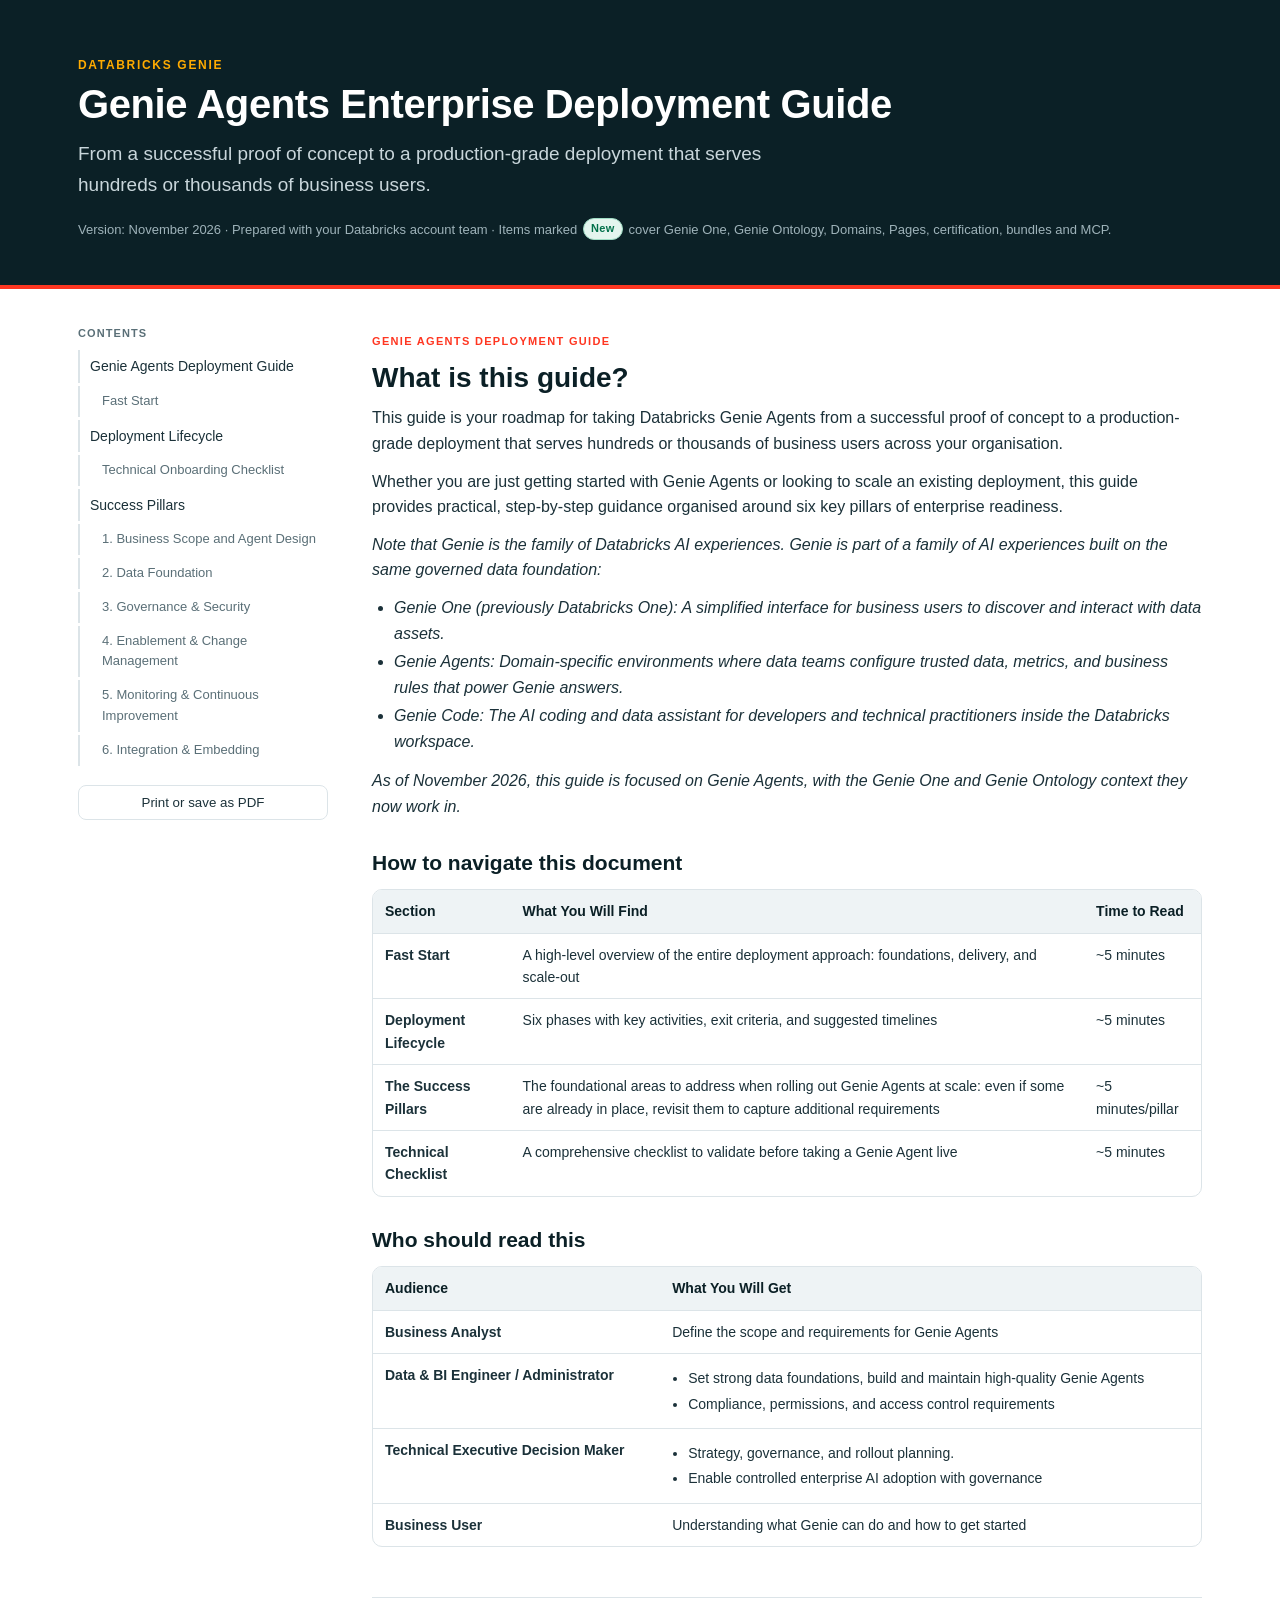
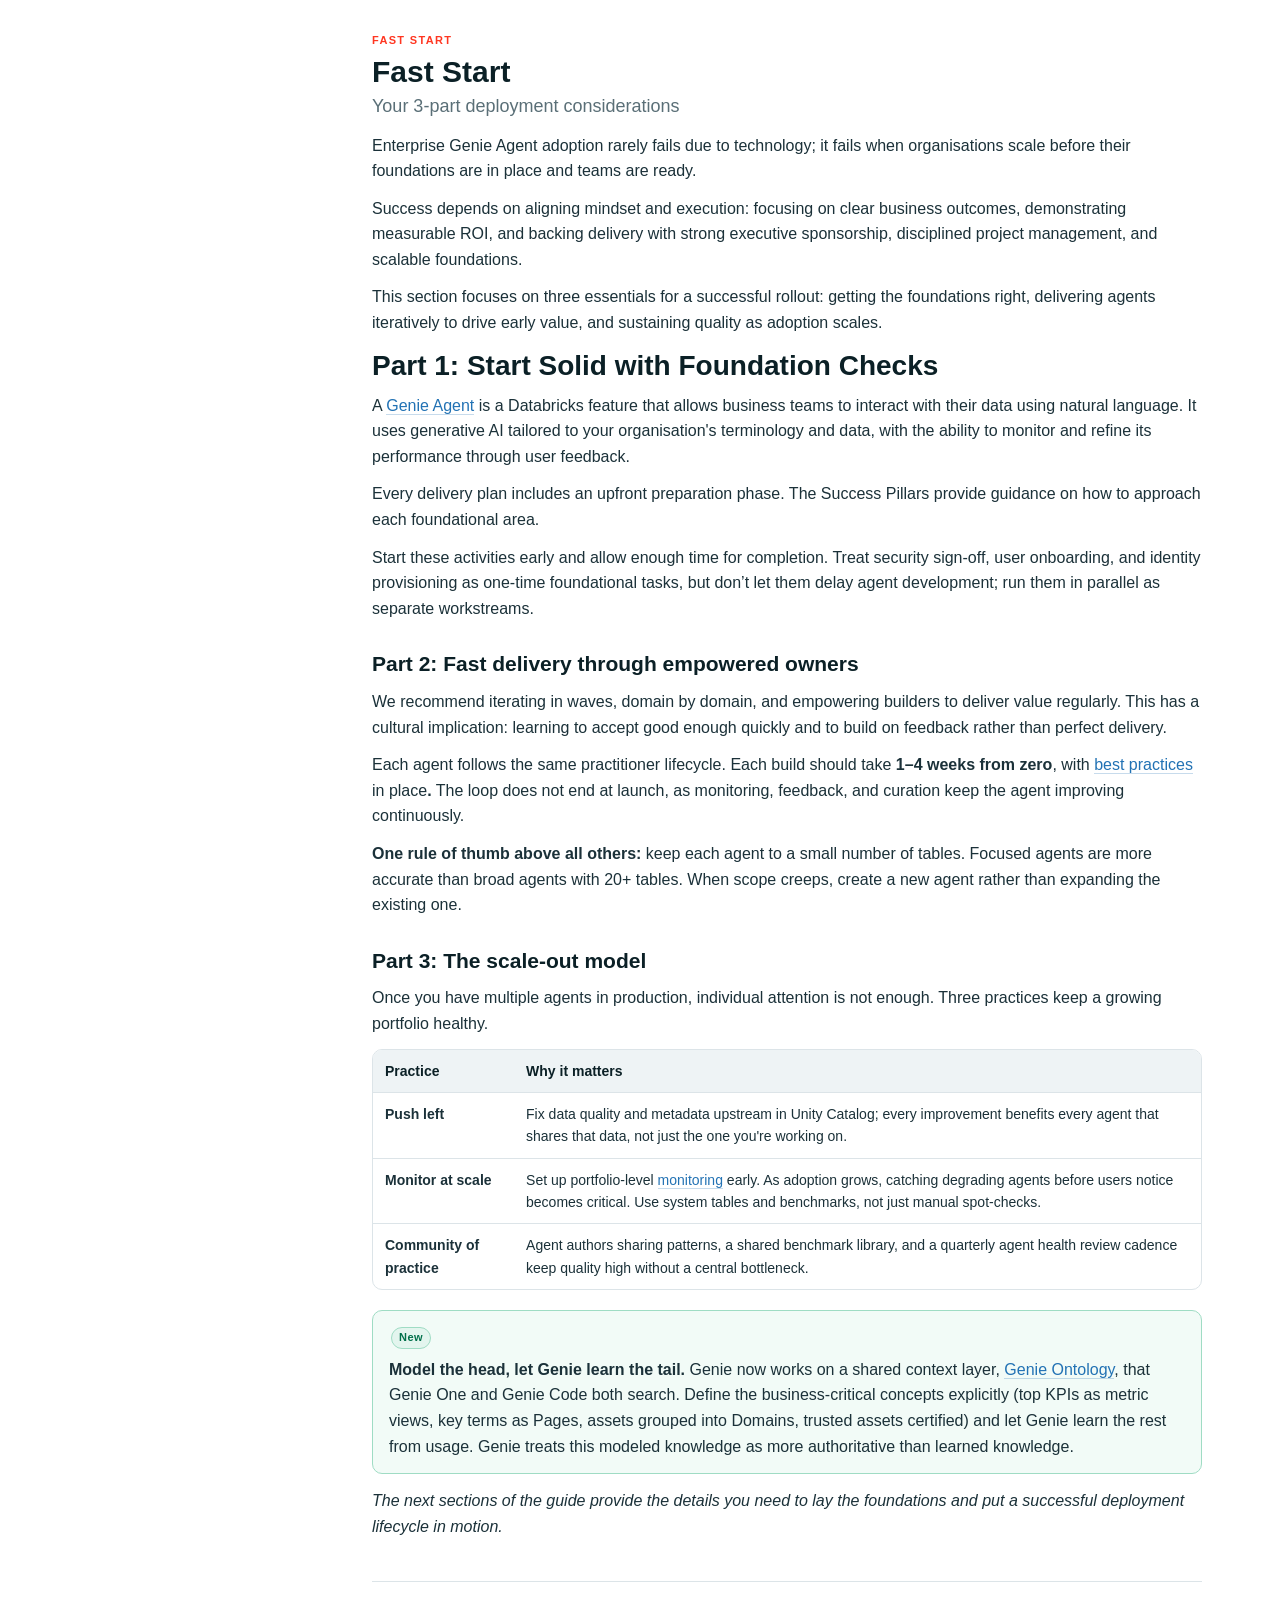
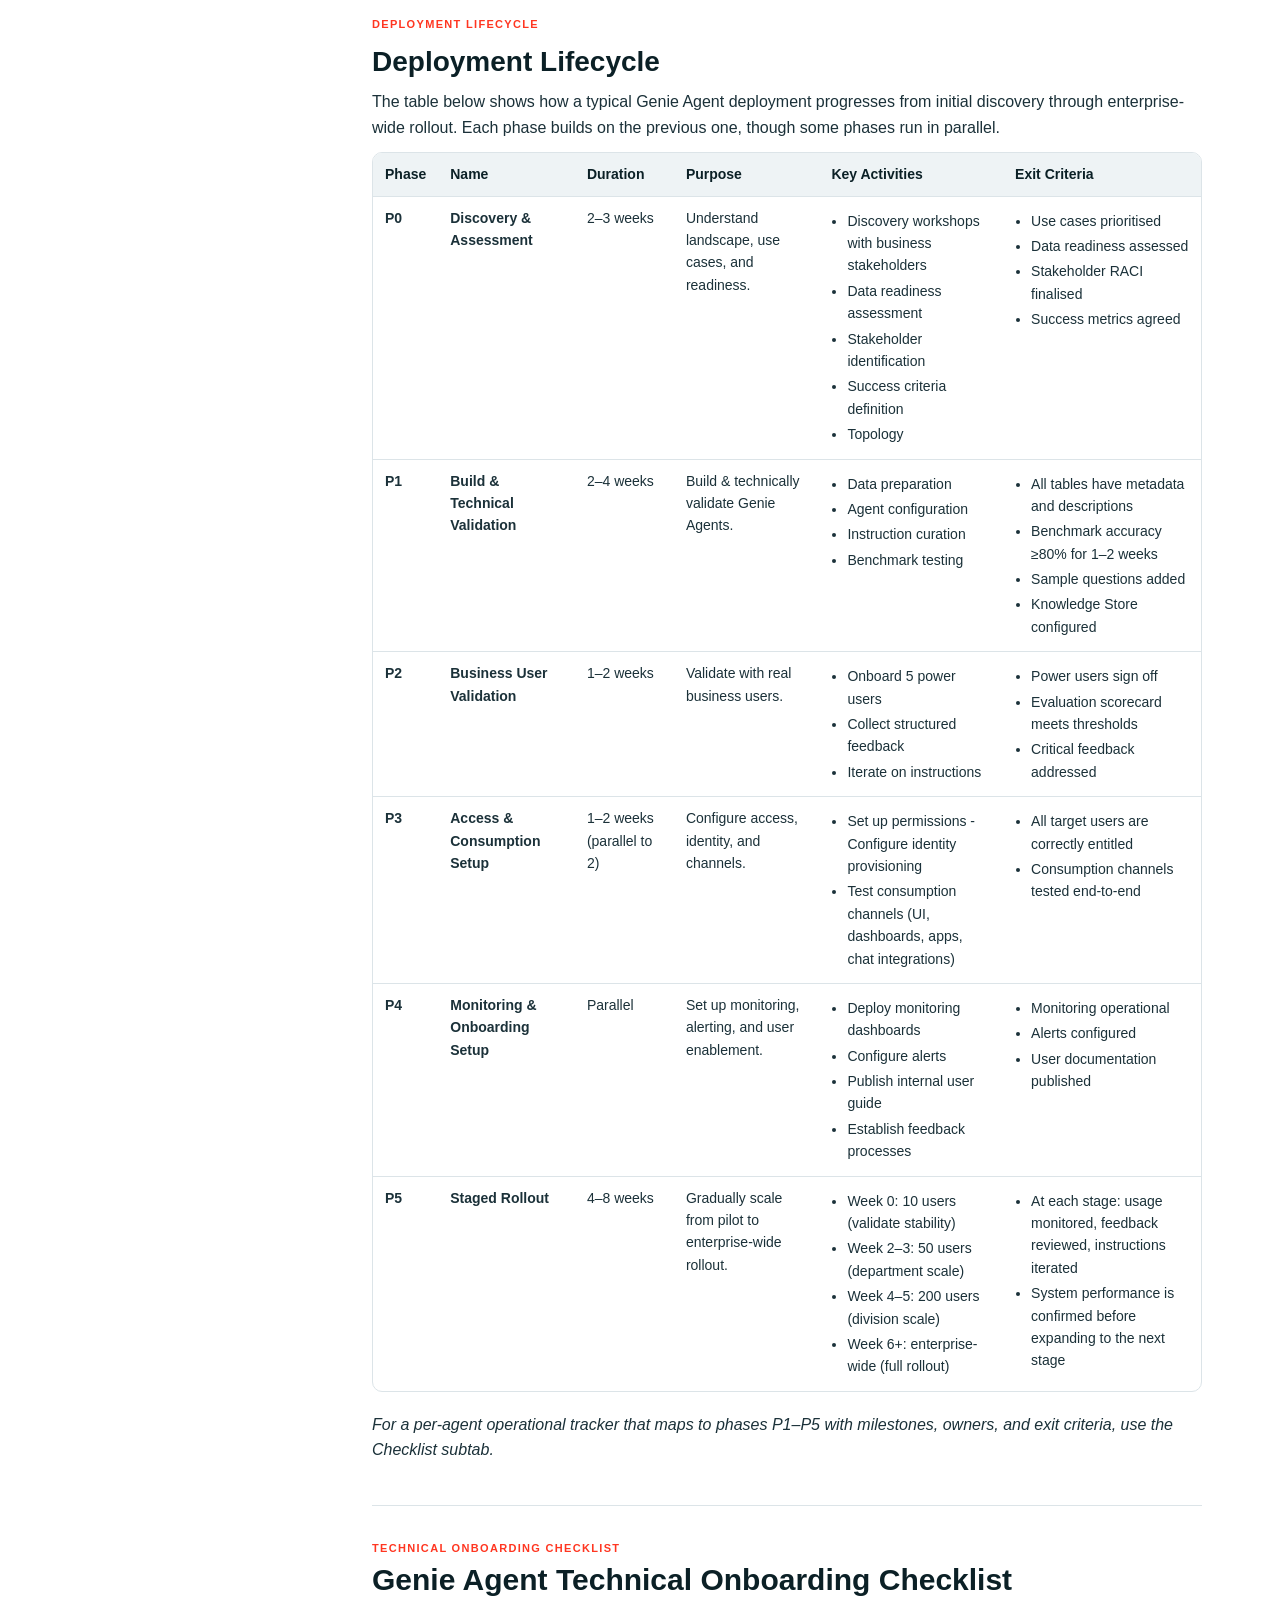
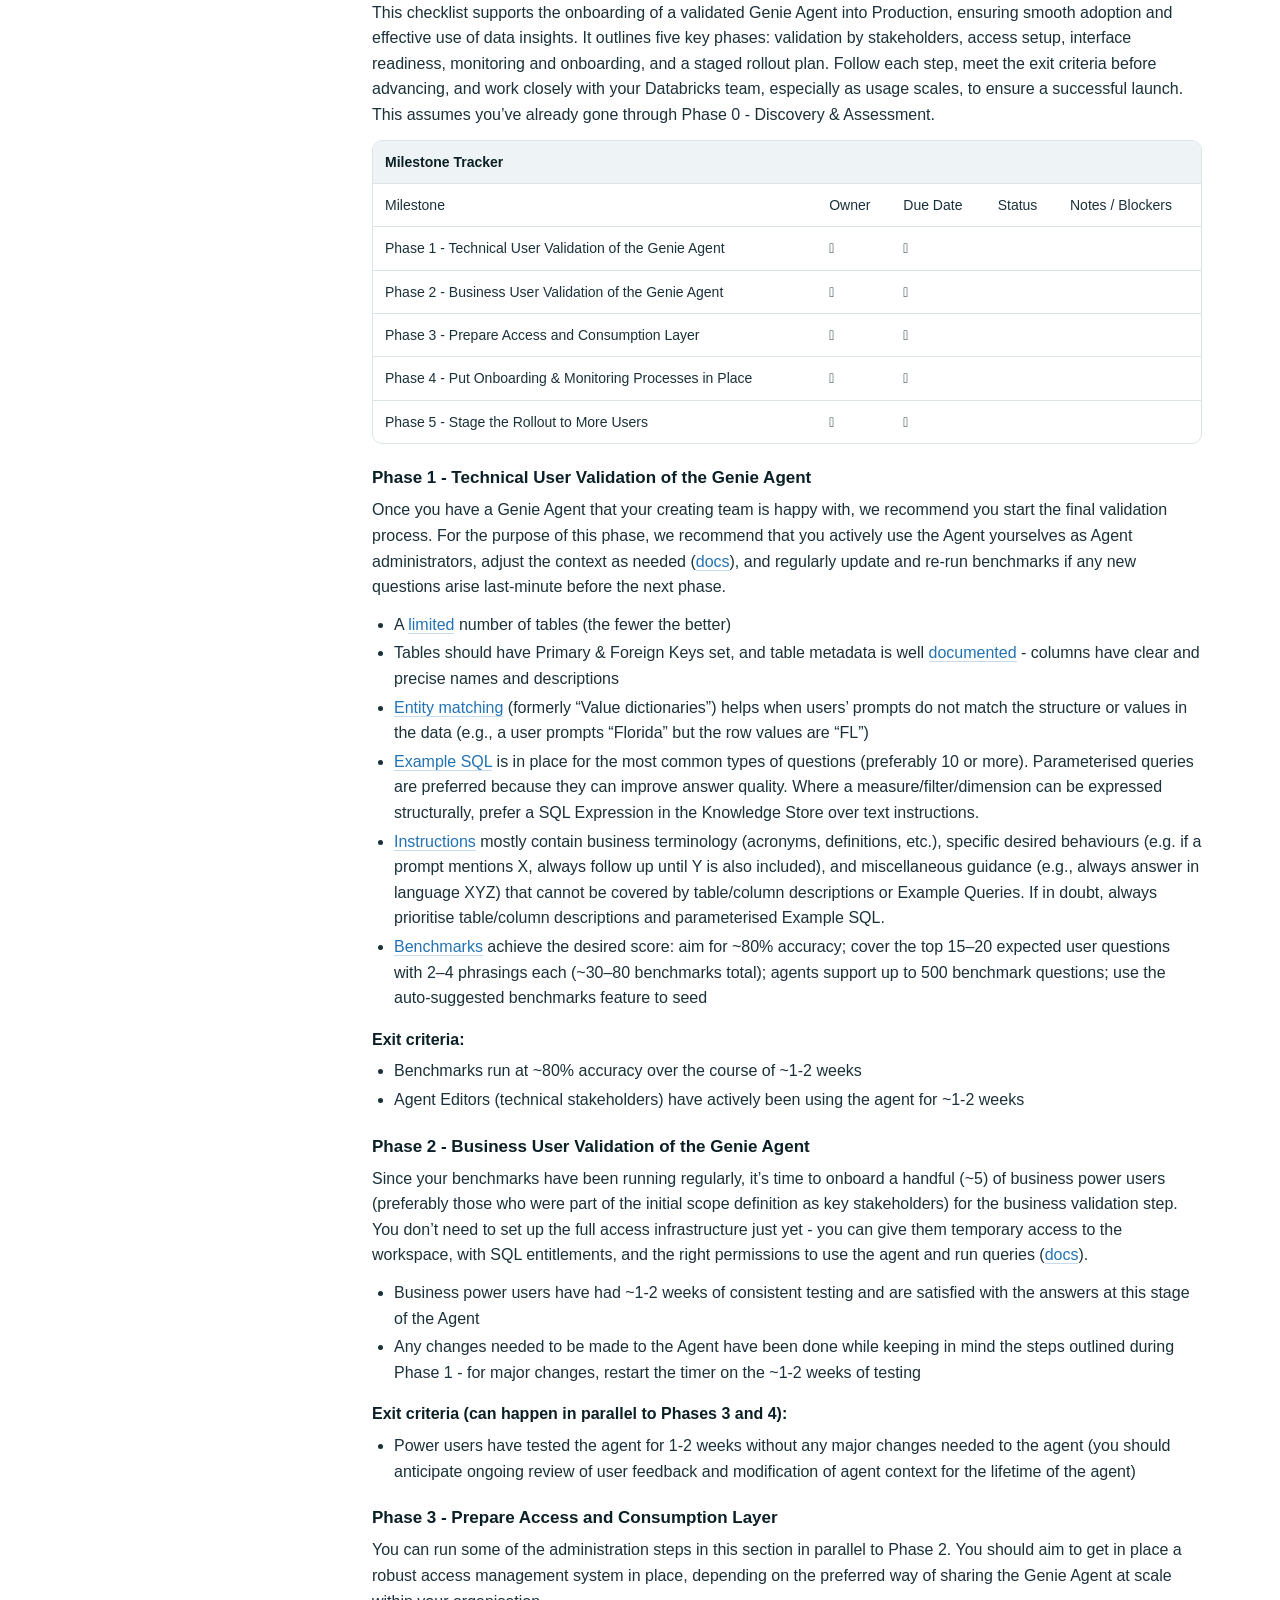
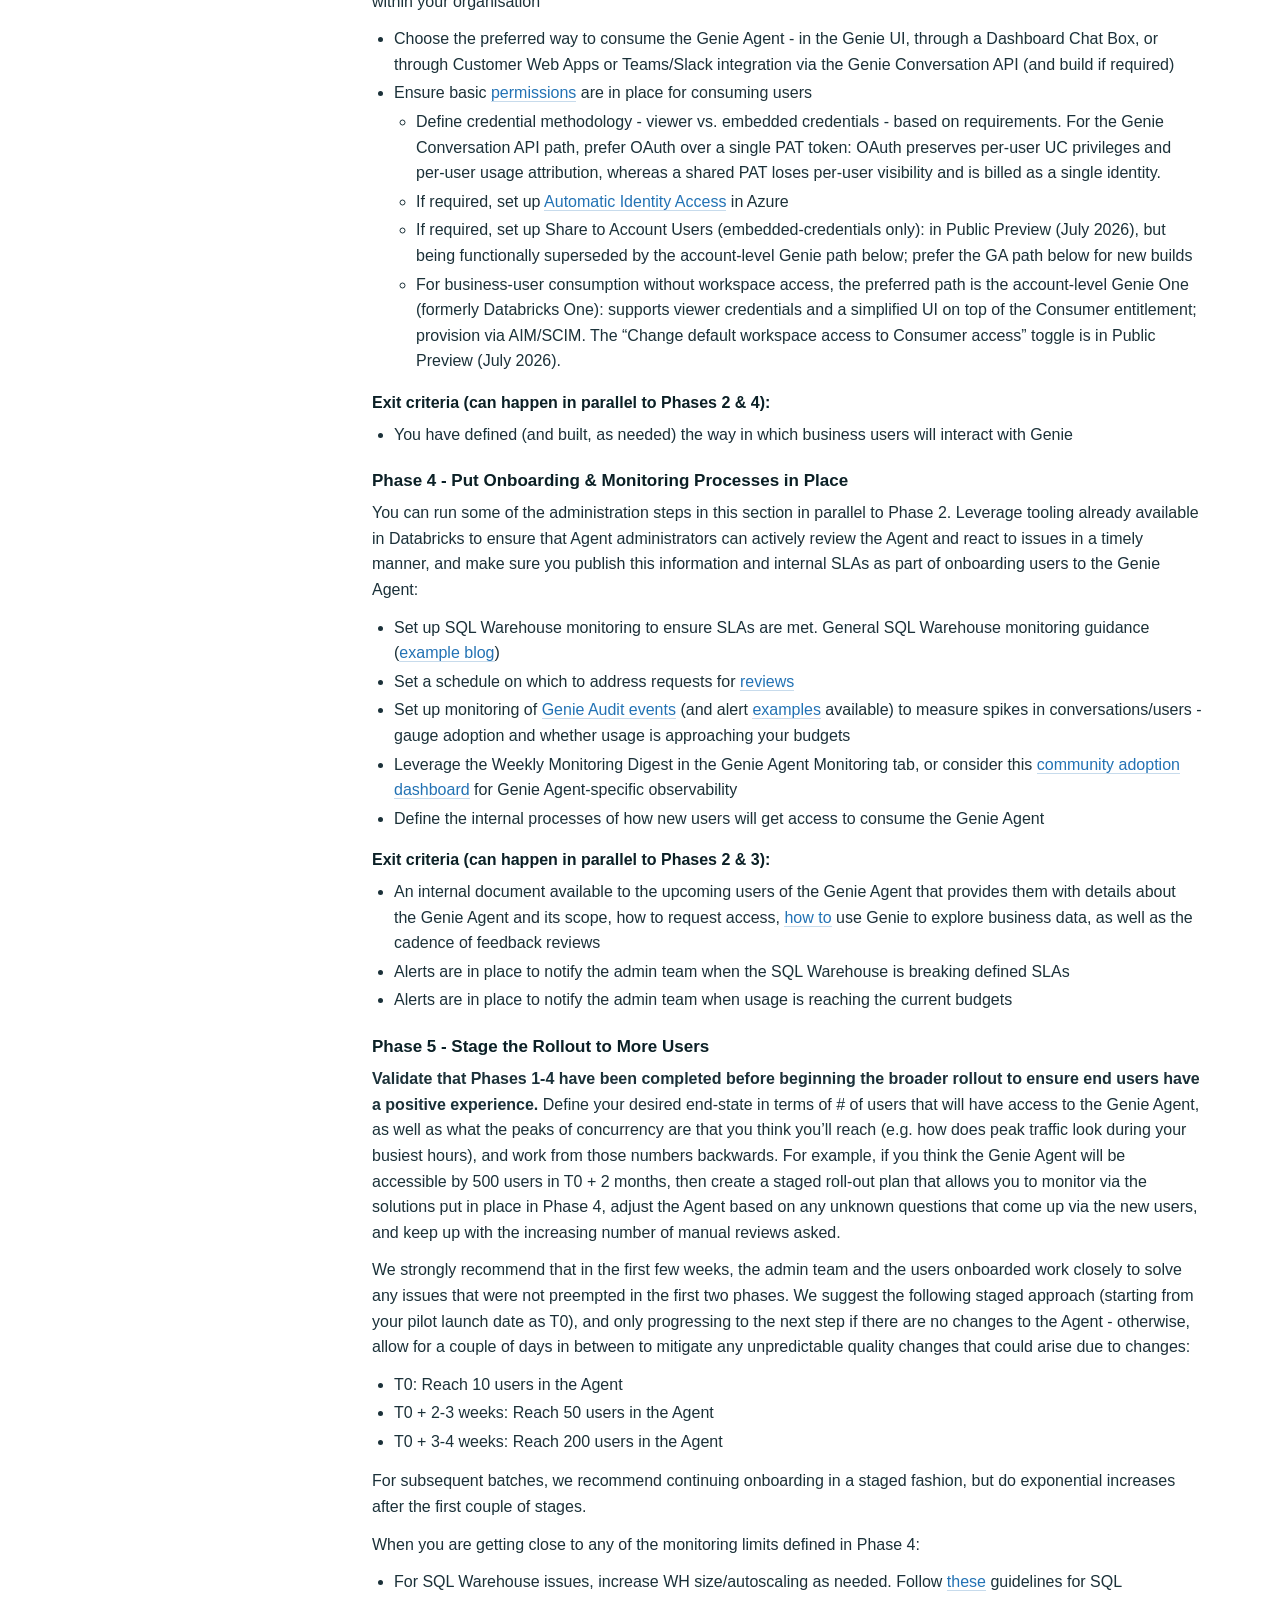
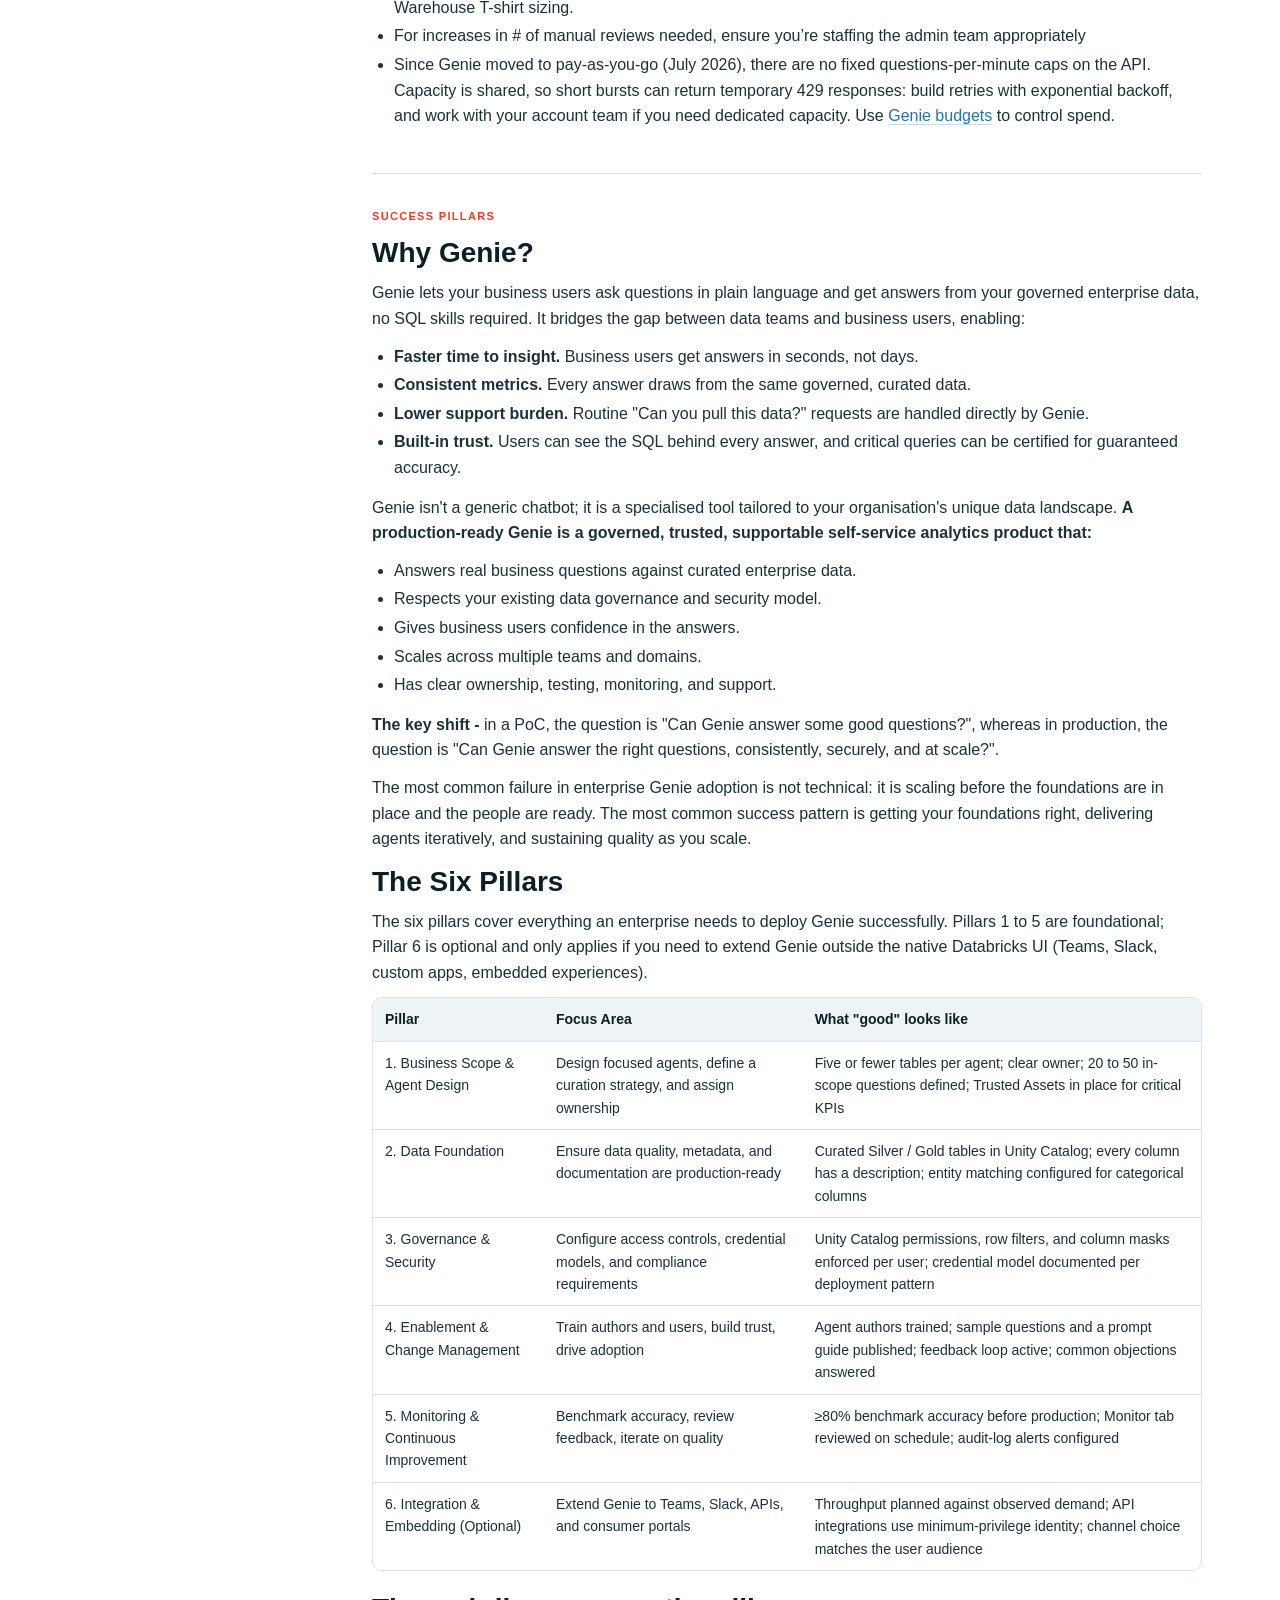
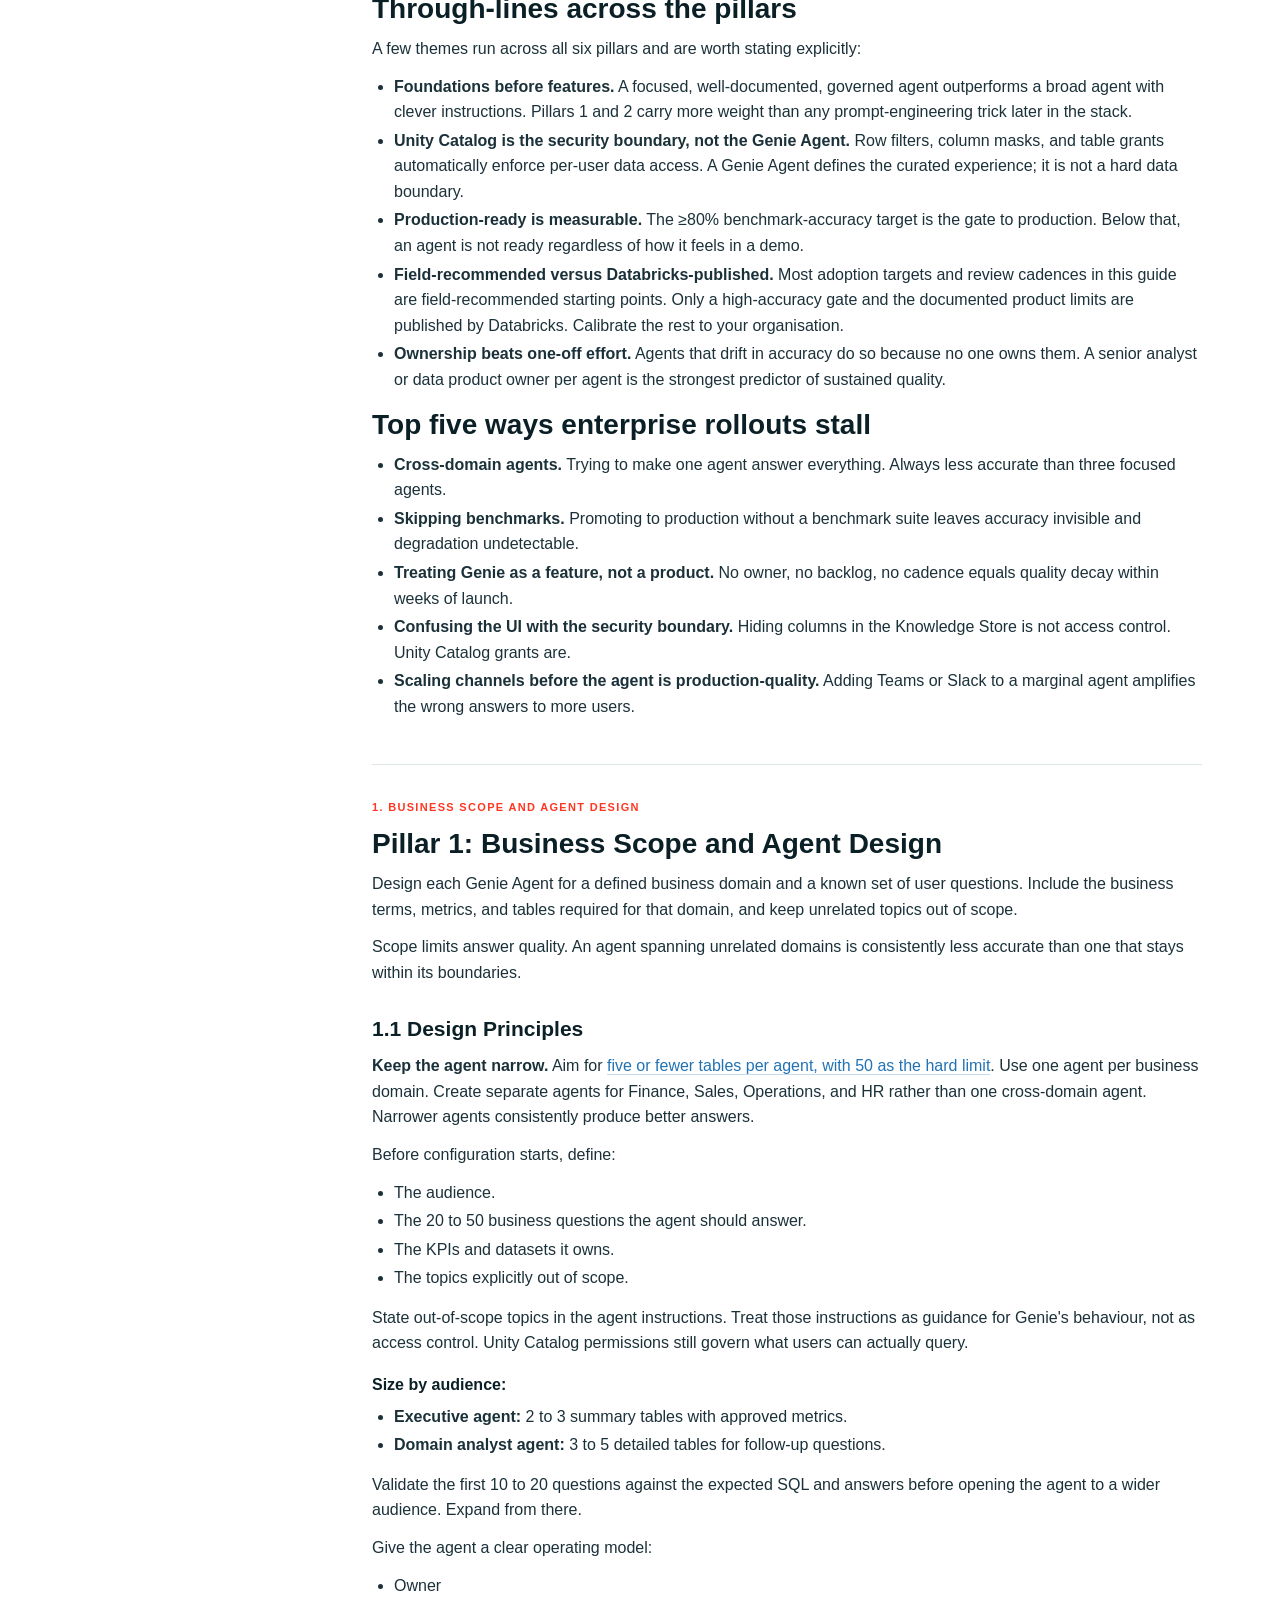
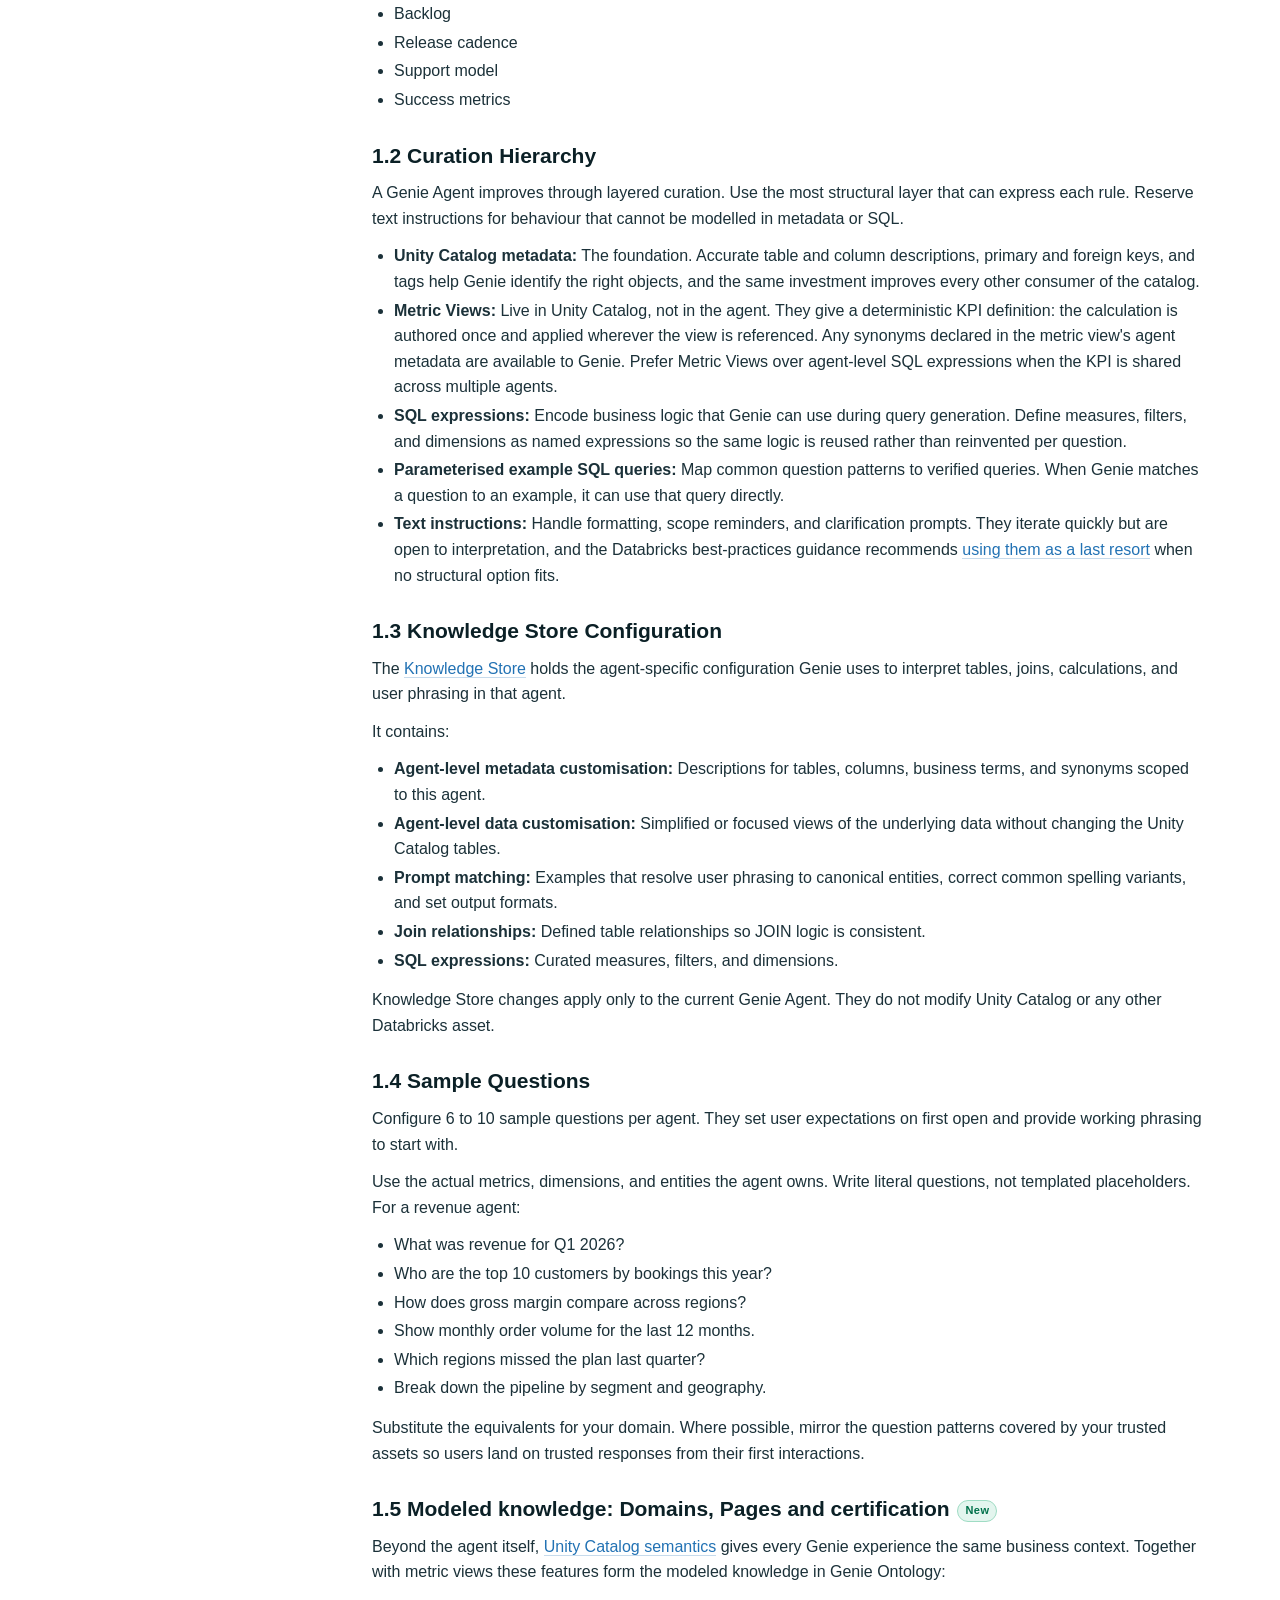
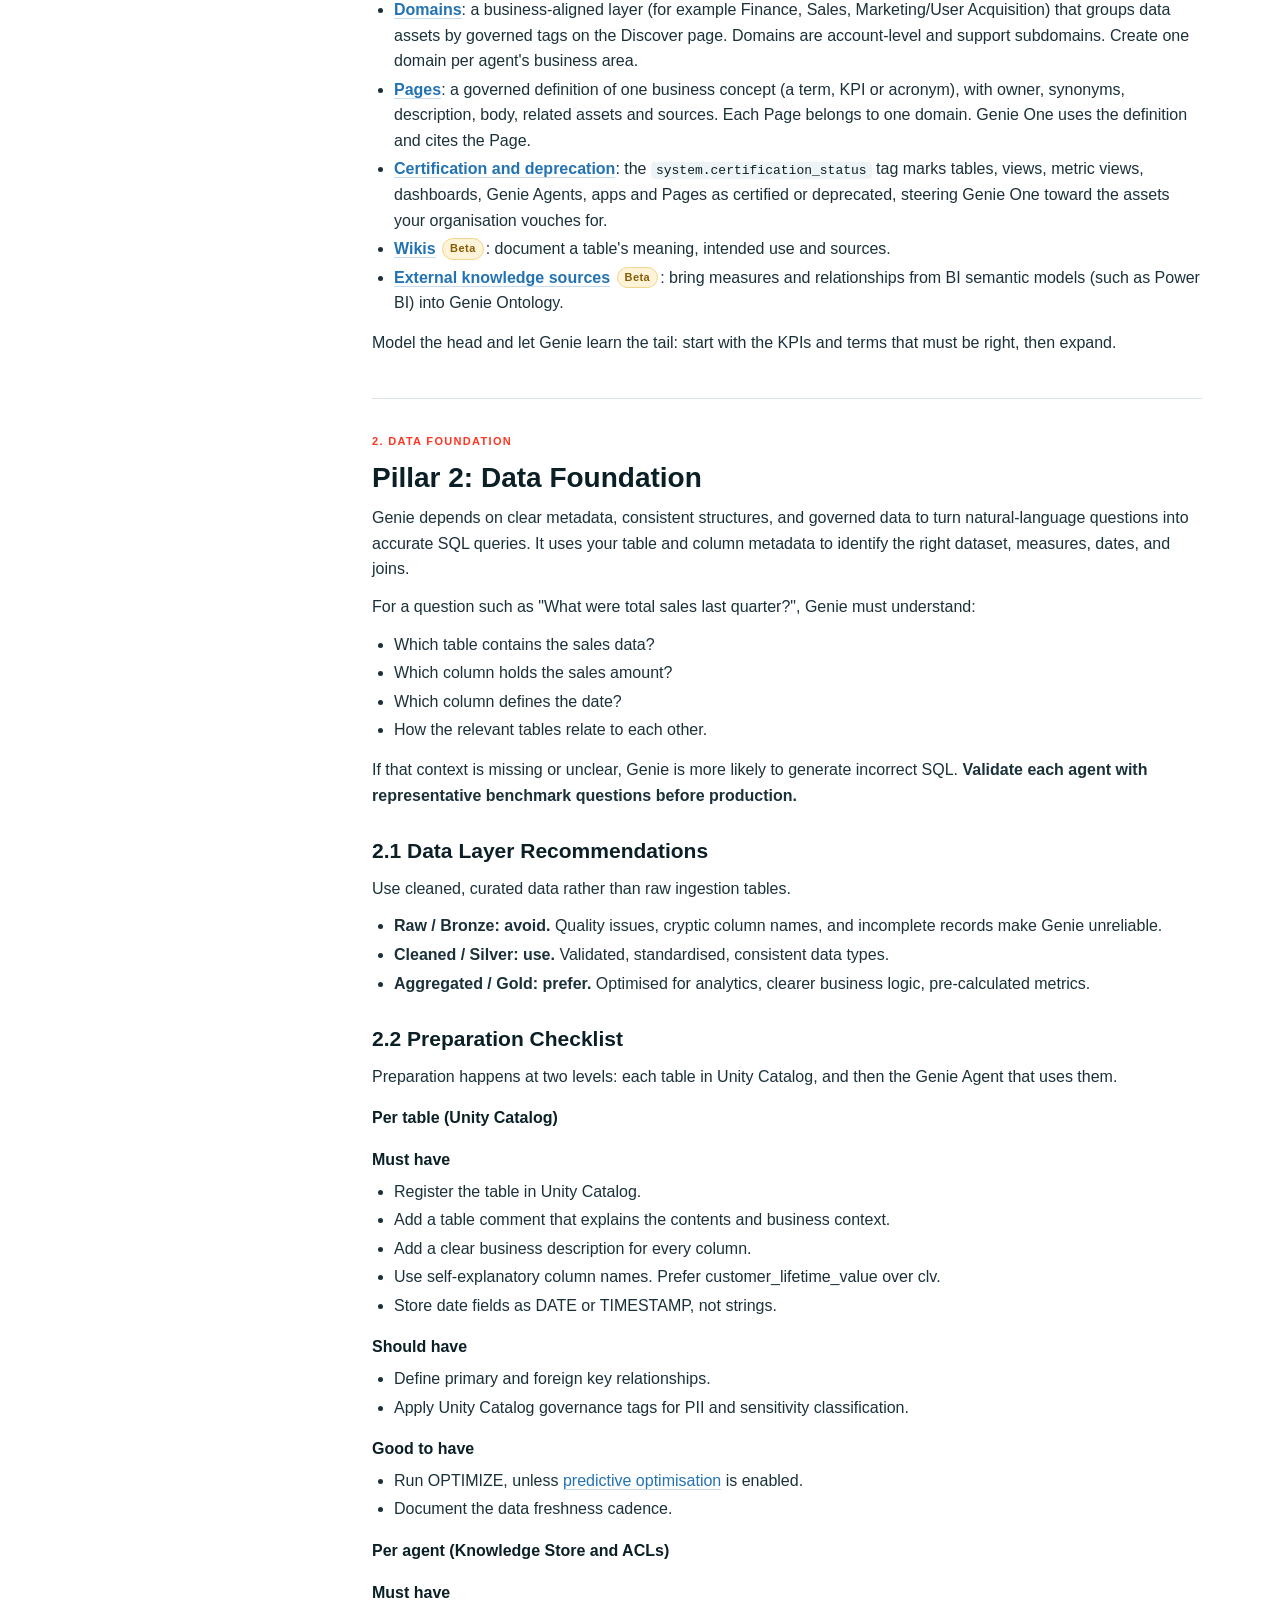
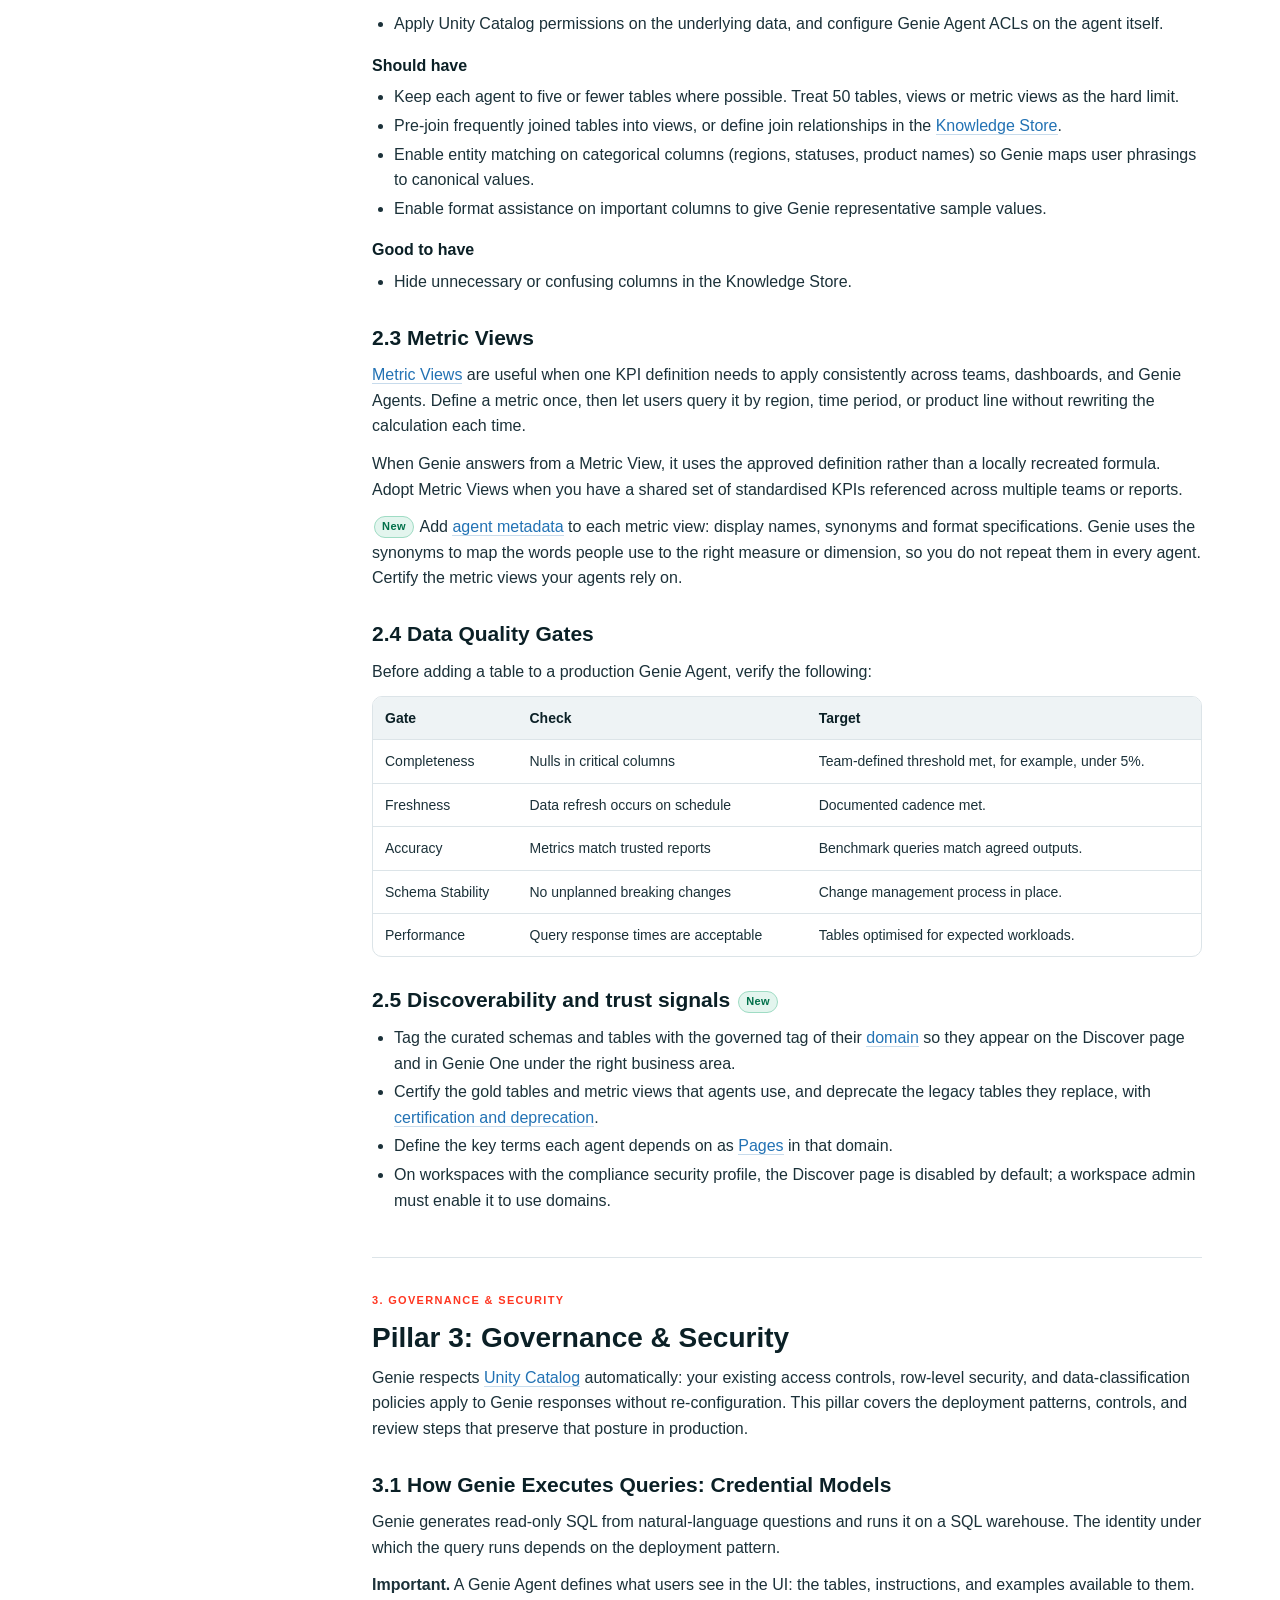
==== genie-deployment-guide.html @ 684f3a84 "Link the deployment guide and the Genie Agents CI/CD repository Genie Agents view: Take it to produc" ====
<!doctype html>
<html lang="en"><head><meta charset="utf-8"><meta name="viewport" content="width=device-width, initial-scale=1">
<title>Genie Agents Enterprise Deployment Guide</title>
<style>:root{--navy:#0B2026;--ink:#1B3139;--muted:#5A6F77;--line:#DCE4E8;--bg:#F7F9FA;--blue:#2272B4;--green:#00A972;--orange:#FFAB00;--lava:#FF3621;--maroon:#98102A}
*{box-sizing:border-box}
html{scroll-behavior:smooth}
body{margin:0;font:16px/1.6 -apple-system,BlinkMacSystemFont,"Segoe UI",Roboto,"Helvetica Neue",Arial,sans-serif;color:var(--ink);background:#fff}
a{color:var(--blue);text-decoration:none;border-bottom:1px solid rgba(34,114,180,.25)}
a:hover{border-bottom-color:var(--blue)}
code{font:13px/1.4 ui-monospace,SFMono-Regular,Menlo,Consolas,monospace;background:#EEF3F5;border-radius:4px;padding:1px 5px;color:var(--navy)}
.wrap{max-width:1180px;margin:0 auto;padding:0 28px}
.cover{background:var(--navy);color:#fff;padding:56px 0 44px;border-bottom:4px solid var(--lava)}
.cover h1{font-size:40px;line-height:1.15;margin:6px 0 12px;letter-spacing:-.01em}
.eyebrow{text-transform:uppercase;letter-spacing:.14em;font-size:12px;font-weight:700;color:var(--orange);margin:0}
.lede{font-size:19px;color:#C9D6DB;max-width:760px;margin:0 0 18px}
.meta{font-size:13px;color:#9FB3BA;margin:0}
.layout{display:grid;grid-template-columns:250px 1fr;gap:44px;padding-top:36px;padding-bottom:60px}
.toc{position:sticky;top:20px;align-self:start;font-size:14px}
.toc p{font-weight:700;text-transform:uppercase;letter-spacing:.1em;font-size:11px;color:var(--muted);margin:0 0 8px}
.toc ol{list-style:none;margin:0;padding:0}
.toc li a{display:block;padding:5px 10px;border:0;border-left:2px solid var(--line);color:var(--ink)}
.toc li.sub a{padding-left:22px;font-size:13px;color:var(--muted)}
.toc li a:hover{border-left-color:var(--lava);color:var(--navy)}
.print{margin-top:16px;width:100%;padding:9px 10px;border:1px solid var(--line);background:#fff;border-radius:8px;font:600 13px/1 inherit;color:var(--ink);cursor:pointer}
.print:hover{border-color:var(--blue);color:var(--blue)}
main{min-width:0}
section{padding:8px 0 30px;border-bottom:1px solid var(--line);margin-bottom:26px;scroll-margin-top:16px}
.sec-k{font-size:11px;font-weight:700;letter-spacing:.12em;text-transform:uppercase;color:var(--lava);margin-bottom:4px}
.tab-title{font-size:30px;font-weight:700;color:var(--navy);margin:4px 0 2px;line-height:1.2}
.tab-sub{font-size:18px;color:var(--muted);margin:0 0 12px}
h2{font-size:28px;color:var(--navy);margin:10px 0 10px;line-height:1.25}
h3{font-size:21px;color:var(--navy);margin:26px 0 8px}
h4{font-size:17px;color:var(--navy);margin:20px 0 6px}
h5{font-size:15px;margin:16px 0 6px}
p{margin:0 0 12px}
p.label{font-weight:700;color:var(--navy);margin:16px 0 6px}
ul{margin:0 0 14px;padding-left:22px}
li{margin:3px 0}
.tbl{overflow-x:auto;margin:10px 0 20px;border:1px solid var(--line);border-radius:10px}
table{border-collapse:collapse;width:100%;font-size:14px}
th{background:#EEF3F5;text-align:left;color:var(--navy);font-weight:700;padding:10px 12px;border-bottom:1px solid var(--line);vertical-align:top}
td{padding:10px 12px;border-top:1px solid var(--line);vertical-align:top}
ul.cell{margin:0;padding-left:16px}
.tag{display:inline-block;font-size:11px;font-weight:700;letter-spacing:.04em;padding:1px 7px;border-radius:999px;vertical-align:2px;margin:0 2px}
.tag.new{background:#E3F5EE;color:#00704A;border:1px solid #9FDCC4}
.tag.st{background:#FFF4D9;color:#8A5A00;border:1px solid #F3D48A}
.callout{border:1px solid #9FDCC4;background:#F2FBF7;border-radius:10px;padding:14px 16px;margin:14px 0}
.callout p{margin:6px 0 0}
footer{font-size:13px;color:var(--muted)}
@media (max-width:860px){.layout{grid-template-columns:1fr}.toc{position:static}}
@media print{.toc{display:none}.layout{display:block}.cover{background:#fff;color:var(--ink);border-bottom:2px solid var(--lava)}.lede,.meta{color:var(--muted)}section{break-inside:auto}a{border:0}}
</style></head>
<body>
<header class="cover"><div class="wrap">
<p class="eyebrow">Databricks Genie</p>
<h1>Genie Agents Enterprise Deployment Guide</h1>
<p class="lede">From a successful proof of concept to a production-grade deployment that serves hundreds or thousands of business users.</p>
<p class="meta">Version: November 2026 &middot; Prepared with your Databricks account team &middot; Items marked <span class="tag new">New</span> cover Genie One, Genie Ontology, Domains, Pages, certification, bundles and MCP.</p>
</div></header>
<div class="wrap layout">
<nav class="toc"><p>Contents</p><ol><li class=""><a href="#genie-agents-deployment-guide">Genie Agents Deployment Guide</a></li><li class="sub"><a href="#fast-start">Fast Start</a></li><li class=""><a href="#deployment-lifecycle">Deployment Lifecycle</a></li><li class="sub"><a href="#technical-onboarding-checklist">Technical Onboarding Checklist</a></li><li class=""><a href="#success-pillars">Success Pillars</a></li><li class="sub"><a href="#1-business-scope-and-agent-design">1. Business Scope and Agent Design</a></li><li class="sub"><a href="#2-data-foundation">2. Data Foundation</a></li><li class="sub"><a href="#3-governance-security">3. Governance &amp; Security</a></li><li class="sub"><a href="#4-enablement-change-management">4. Enablement &amp; Change Management</a></li><li class="sub"><a href="#5-monitoring-continuous-improvement">5. Monitoring &amp; Continuous Improvement</a></li><li class="sub"><a href="#6-integration-embedding">6. Integration &amp; Embedding</a></li></ol><button onclick="window.print()" class="print">Print or save as PDF</button></nav>
<main><section id="genie-agents-deployment-guide"><div class="sec-k">Genie Agents Deployment Guide</div>
<h2>What is this guide?</h2>
<p>This guide is your roadmap for taking Databricks Genie Agents from a successful proof of concept to a production-grade deployment that serves hundreds or thousands of business users across your organisation.</p>
<p>Whether you are just getting started with Genie Agents or looking to scale an existing deployment, this guide provides practical, step-by-step guidance organised around six key pillars of enterprise readiness.</p>
<p><em>Note that Genie is the family of Databricks AI experiences. Genie is part of a family of AI experiences built on the same governed data foundation:</em></p>
<ul><li>
<em>Genie One (previously Databricks One): A simplified interface for business users to discover and interact with data assets.</em>
</li><li><em>Genie Agents: Domain-specific environments where data teams configure trusted data, metrics, and business rules that power Genie answers.</em>
</li><li><em>Genie Code: The AI coding and data assistant for developers and technical practitioners inside the Databricks workspace.</em>
</li></ul>
<p><em>As of November 2026, this guide is focused on Genie Agents, with the Genie One and Genie Ontology context they now work in.</em></p>
<h3>How to navigate this document</h3>
<div class="tbl"><table><tr><th><strong>Section</strong></th><th><strong>What You Will Find</strong></th><th><strong>Time to Read</strong></th></tr><tr><td><strong>Fast Start</strong></td><td>A high-level overview of the entire deployment approach: foundations, delivery, and scale-out</td><td>~5 minutes</td></tr><tr><td><strong>Deployment Lifecycle</strong></td><td>Six phases with key activities, exit criteria, and suggested timelines</td><td>~5 minutes</td></tr><tr><td><strong>The Success Pillars</strong></td><td>The foundational areas to address when rolling out Genie Agents at scale: even if some are already in place, revisit them to capture additional requirements</td><td>~5 minutes/pillar</td></tr><tr><td><strong>Technical Checklist</strong></td><td>A comprehensive checklist to validate before taking a Genie Agent live</td><td>~5 minutes</td></tr></table></div>
<h3>Who should read this</h3>
<div class="tbl"><table><tr><th><strong>Audience</strong></th><th><strong>What You Will Get</strong></th></tr><tr><td><strong>Business Analyst</strong></td><td>Define the scope and requirements for Genie Agents</td></tr><tr><td><strong>Data &amp; BI Engineer / Administrator</strong></td><td><ul class='cell'><li>Set strong data foundations, build and maintain high-quality Genie Agents</li><li>Compliance, permissions, and access control requirements</li></ul></td></tr><tr><td><strong>Technical Executive Decision Maker</strong></td><td><ul class='cell'><li>Strategy, governance, and rollout planning.</li><li>Enable controlled enterprise AI adoption with governance</li></ul></td></tr><tr><td><strong>Business User</strong></td><td>Understanding what Genie can do and how to get started</td></tr></table></div></section><section id="fast-start"><div class="sec-k">Fast Start</div><p class="tab-title">Fast Start</p>
<p class="tab-sub">Your 3-part deployment considerations</p>
<p>Enterprise Genie Agent adoption rarely fails due to technology; it fails when organisations scale before their foundations are in place and teams are ready.</p>
<p>Success depends on aligning mindset and execution: focusing on clear business outcomes, demonstrating measurable ROI, and backing delivery with strong executive sponsorship, disciplined project management, and scalable foundations.</p>
<p>This section focuses on three essentials for a successful rollout: getting the foundations right, delivering agents iteratively to drive early value, and sustaining quality as adoption scales.</p>
<h2>Part 1: Start Solid with Foundation Checks</h2>
<p>A <a href="https://docs.databricks.com/aws/en/genie/">Genie Agent</a> is a Databricks feature that allows business teams to interact with their data using natural language. It uses generative AI tailored to your organisation's terminology and data, with the ability to monitor and refine its performance through user feedback.</p>
<p>Every delivery plan includes an upfront preparation phase. The Success Pillars provide guidance on how to approach each foundational area.</p>
<p>Start these activities early and allow enough time for completion. Treat security sign-off, user onboarding, and identity provisioning as one-time foundational tasks, but don’t let them delay agent development; run them in parallel as separate workstreams.</p>
<h3>Part 2: Fast delivery through empowered owners</h3>
<p>We recommend iterating in waves, domain by domain, and empowering builders to deliver value regularly. This has a cultural implication: learning to accept good enough quickly and to build on feedback rather than perfect delivery.</p>
<p>Each agent follows the same practitioner lifecycle. Each build should take <strong>1–4 weeks from zero</strong>, with <a href="https://docs.databricks.com/aws/en/genie-agents/best-practices">best practices</a> in place<strong>.</strong> The loop does not end at launch, as monitoring, feedback, and curation keep the agent improving continuously.</p>
<p><strong>One rule of thumb above all others: </strong>keep each agent to a small number of tables. Focused agents are more accurate than broad agents with 20+ tables. When scope creeps, create a new agent rather than expanding the existing one.</p>
<h3>Part 3: The scale-out model</h3>
<p>Once you have multiple agents in production, individual attention is not enough. Three practices keep a growing portfolio healthy.</p>
<div class="tbl"><table><tr><th><strong>Practice</strong></th><th><strong>Why it matters</strong></th></tr><tr><td><strong>Push left</strong></td><td>Fix data quality and metadata upstream in Unity Catalog; every improvement benefits every agent that shares that data, not just the one you're working on.</td></tr><tr><td><strong>Monitor at scale</strong></td><td>Set up portfolio-level <a href="https://docs.databricks.com/aws/en/genie-agents/monitor">monitoring</a> early. As adoption grows, catching degrading agents before users notice becomes critical. Use system tables and benchmarks, not just manual spot-checks.</td></tr><tr><td><strong>Community of practice</strong></td><td>Agent authors sharing patterns, a shared benchmark library, and a quarterly agent health review cadence keep quality high without a central bottleneck.</td></tr></table></div>
<div class="callout"><span class="tag new">New</span><p><strong>Model the head, let Genie learn the tail.</strong> Genie now works on a shared context layer, <a href="https://docs.databricks.com/aws/en/genie/genie-ontology/">Genie Ontology</a>, that Genie One and Genie Code both search. Define the business-critical concepts explicitly (top KPIs as metric views, key terms as Pages, assets grouped into Domains, trusted assets certified) and let Genie learn the rest from usage. Genie treats this modeled knowledge as more authoritative than learned knowledge.</p></div>
<p><em>The next sections of the guide provide the details you need to lay the foundations and put a successful deployment lifecycle in motion. </em></p></section><section id="deployment-lifecycle"><div class="sec-k">Deployment Lifecycle</div><h2>Deployment Lifecycle</h2>
<p>The table below shows how a typical Genie Agent deployment progresses from initial discovery through enterprise-wide rollout. Each phase builds on the previous one, though some phases run in parallel.</p>
<div class="tbl"><table><tr><th><strong>Phase</strong></th><th><strong>Name</strong></th><th><strong>Duration</strong></th><th><strong>Purpose</strong></th><th><strong>Key Activities</strong></th><th><strong>Exit Criteria</strong></th></tr><tr><td><strong>P0</strong></td><td><strong>Discovery &amp; Assessment</strong></td><td>2–3 weeks</td><td>Understand landscape, use cases, and readiness.</td><td><ul class='cell'><li>Discovery workshops with business stakeholders</li><li>Data readiness assessment</li><li>Stakeholder identification</li><li>Success criteria definition</li><li>Topology</li></ul></td><td><ul class='cell'><li>Use cases prioritised</li><li>Data readiness assessed</li><li>Stakeholder RACI finalised</li><li>Success metrics agreed</li></ul></td></tr><tr><td><strong>P1</strong></td><td><strong>Build &amp; Technical Validation</strong></td><td>2–4 weeks</td><td>Build &amp; technically validate Genie Agents.</td><td><ul class='cell'><li>Data preparation</li><li>Agent configuration</li><li>Instruction curation</li><li>Benchmark testing</li></ul></td><td><ul class='cell'><li>All tables have metadata and descriptions</li><li>Benchmark accuracy ≥80% for 1–2 weeks</li><li>Sample questions added</li><li>Knowledge Store configured</li></ul></td></tr><tr><td><strong>P2</strong></td><td><strong>Business User Validation</strong></td><td>1–2 weeks</td><td>Validate with real business users.</td><td><ul class='cell'><li>Onboard 5 power users</li><li>Collect structured feedback</li><li>Iterate on instructions</li></ul></td><td><ul class='cell'><li>Power users sign off</li><li>Evaluation scorecard meets thresholds</li><li>Critical feedback addressed</li></ul></td></tr><tr><td><strong>P3</strong></td><td><strong>Access &amp; Consumption Setup</strong></td><td>1–2 weeks (parallel to 2)</td><td>Configure access, identity, and channels.</td><td><ul class='cell'><li>Set up permissions - Configure identity provisioning</li><li>Test consumption channels (UI, dashboards, apps, chat integrations)</li></ul></td><td><ul class='cell'><li>All target users are correctly entitled</li><li>Consumption channels tested end-to-end</li></ul></td></tr><tr><td><strong>P4</strong></td><td><strong>Monitoring &amp; Onboarding Setup</strong></td><td>Parallel</td><td>Set up monitoring, alerting, and user enablement.</td><td><ul class='cell'><li>Deploy monitoring dashboards</li><li>Configure alerts</li><li>Publish internal user guide</li><li>Establish feedback processes</li></ul></td><td><ul class='cell'><li>Monitoring operational</li><li>Alerts configured</li><li>User documentation published</li></ul></td></tr><tr><td><strong>P5</strong></td><td><strong>Staged Rollout</strong></td><td>4–8 weeks</td><td>Gradually scale from pilot to enterprise-wide rollout.</td><td><ul class='cell'><li>Week 0: 10 users (validate stability)</li><li>Week 2–3: 50 users (department scale)</li><li>Week 4–5: 200 users (division scale)</li><li>Week 6+: enterprise-wide (full rollout)</li></ul></td><td><ul class='cell'><li>At each stage: usage monitored, feedback reviewed, instructions iterated</li><li>System performance is confirmed before expanding to the next stage</li></ul></td></tr></table></div>
<p><em>For a per-agent operational tracker that maps to phases P1–P5 with milestones, owners, and exit criteria, use the Checklist subtab.</em></p></section><section id="technical-onboarding-checklist"><div class="sec-k">Technical Onboarding Checklist</div><p class="tab-title">Genie Agent Technical Onboarding Checklist</p>
<p>This checklist supports the onboarding of a validated Genie Agent into Production, ensuring smooth adoption and effective use of data insights. It outlines five key phases: validation by stakeholders, access setup, interface readiness, monitoring and onboarding, and a staged rollout plan. Follow each step, meet the exit criteria before advancing, and work closely with your Databricks team, especially as usage scales, to ensure a successful launch. This assumes you’ve already gone through Phase 0 - Discovery &amp; Assessment.</p>
<div class="tbl"><table><tr><th>Milestone Tracker</th><th></th><th></th><th></th><th></th></tr><tr><td>Milestone</td><td>Owner</td><td>Due Date</td><td>Status</td><td>Notes / Blockers</td></tr><tr><td>Phase 1 - Technical User Validation of the Genie Agent</td><td></td><td></td><td></td><td></td></tr><tr><td>Phase 2 - Business User Validation of the Genie Agent</td><td></td><td></td><td></td><td></td></tr><tr><td>Phase 3 - Prepare Access and Consumption Layer</td><td></td><td></td><td></td><td></td></tr><tr><td>Phase 4 - Put Onboarding &amp; Monitoring Processes in Place</td><td></td><td></td><td></td><td></td></tr><tr><td>Phase 5 - Stage the Rollout to More Users</td><td></td><td></td><td></td><td></td></tr></table></div>
<h4>Phase 1 - Technical User Validation of the Genie Agent</h4>
<p>Once you have a Genie Agent that your creating team is happy with, we recommend you start the final validation process. For the purpose of this phase, we recommend that you actively use the Agent yourselves as Agent administrators, adjust the context as needed (<a href="https://docs.databricks.com/aws/en/genie-agents/best-practices">docs</a>), and regularly update and re-run benchmarks if any new questions arise last-minute before the next phase.</p>
<ul><li>
A <a href="https://docs.databricks.com/aws/en/genie-agents/best-practices#start-small">limited</a> number of tables (the fewer the better)
</li><li>Tables should have Primary &amp; Foreign Keys set, and table metadata is well <a href="https://docs.databricks.com/aws/en/genie-agents/best-practices">documented</a> - columns have clear and precise names and descriptions
</li><li><a href="https://docs.databricks.com/aws/en/genie-agents/tune-quality#prompt-matching-overview">Entity matching</a> (formerly “Value dictionaries”) helps when users’ prompts do not match the structure or values in the data (e.g., a user prompts “Florida” but the row values are “FL”)
</li><li><a href="https://docs.databricks.com/aws/en/genie-agents/tune-quality#add-example-sql-queries-and-functions">Example SQL</a> is in place for the most common types of questions (preferably 10 or more). Parameterised queries are preferred because they can improve answer quality. Where a measure/filter/dimension can be expressed structurally, prefer a SQL Expression in the Knowledge Store over text instructions.
</li><li><a href="https://docs.databricks.com/aws/en/genie-agents/best-practices#choose-the-right-instruction-type">Instructions</a> mostly contain business terminology (acronyms, definitions, etc.), specific desired behaviours (e.g. if a prompt mentions X, always follow up until Y is also included), and miscellaneous guidance (e.g., always answer in language XYZ) that cannot be covered by table/column descriptions or Example Queries. If in doubt, always prioritise table/column descriptions and parameterised Example SQL.
</li><li><a href="https://docs.databricks.com/aws/en/genie-agents/monitor#benchmarks">Benchmarks</a> achieve the desired score: aim for ~80% accuracy; cover the top 15–20 expected user questions with 2–4 phrasings each (~30–80 benchmarks total); agents support up to 500 benchmark questions; use the auto-suggested benchmarks feature to seed
</li></ul>
<p class="label">Exit criteria:</p>
<ul><li>
Benchmarks run at ~80% accuracy over the course of ~1-2 weeks
</li><li>Agent Editors (technical stakeholders) have actively been using the agent for ~1-2 weeks
</li></ul>
<h4>Phase 2 - Business User Validation of the Genie Agent</h4>
<p>Since your benchmarks have been running regularly, it’s time to onboard a handful (~5) of business power users (preferably those who were part of the initial scope definition as key stakeholders) for the business validation step. You don’t need to set up the full access infrastructure just yet - you can give them temporary access to the workspace, with SQL entitlements, and the right permissions to use the agent and run queries (<a href="https://docs.databricks.com/aws/en/genie-agents/set-up#share-a-genie-agent">docs</a>).</p>
<ul><li>
Business power users have had ~1-2 weeks of consistent testing and are satisfied with the answers at this stage of the Agent
</li><li>Any changes needed to be made to the Agent have been done while keeping in mind the steps outlined during Phase 1 - for major changes, restart the timer on the ~1-2 weeks of testing
</li></ul>
<p class="label">Exit criteria (can happen in parallel to Phases 3 and 4):</p>
<ul><li>
Power users have tested the agent for 1-2 weeks without any major changes needed to the agent (you should anticipate ongoing review of user feedback and modification of agent context for the lifetime of the agent)
</li></ul>
<h4>Phase 3 - Prepare Access and Consumption Layer</h4>
<p>You can run some of the administration steps in this section in parallel to Phase 2. You should aim to get in place a robust access management system in place, depending on the preferred way of sharing the Genie Agent at scale within your organisation</p>
<ul><li>
Choose the preferred way to consume the Genie Agent - in the Genie UI, through a Dashboard Chat Box, or through Customer Web Apps or Teams/Slack integration via the Genie Conversation API (and build if required)
</li><li>Ensure basic <a href="https://docs.databricks.com/aws/en/genie-agents/set-up#share-a-genie-agent">permissions</a> are in place for consuming users
<ul><li>
Define credential methodology - viewer vs. embedded credentials - based on requirements. For the Genie Conversation API path, prefer OAuth over a single PAT token: OAuth preserves per-user UC privileges and per-user usage attribution, whereas a shared PAT loses per-user visibility and is billed as a single identity.
</li><li>If required, set up <a href="https://learn.microsoft.com/en-us/azure/databricks/admin/users-groups/automatic-identity-management">Automatic Identity Access</a> in Azure
</li><li>If required, set up Share to Account Users (embedded-credentials only): in Public Preview (July 2026), but being functionally superseded by the account-level Genie path below; prefer the GA path below for new builds
</li><li>For business-user consumption without workspace access, the preferred path is the account-level Genie One (formerly Databricks One): supports viewer credentials and a simplified UI on top of the Consumer entitlement; provision via AIM/SCIM. The “Change default workspace access to Consumer access” toggle is in Public Preview (July 2026).
</li></ul>
</li></ul>
<p class="label">Exit criteria (can happen in parallel to Phases 2 &amp; 4):</p>
<ul><li>
You have defined (and built, as needed) the way in which business users will interact with Genie
</li></ul>
<h4>Phase 4 - Put Onboarding &amp; Monitoring Processes in Place</h4>
<p>You can run some of the administration steps in this section in parallel to Phase 2. Leverage tooling already available in Databricks to ensure that Agent administrators can actively review the Agent and react to issues in a timely manner, and make sure you publish this information and internal SLAs as part of onboarding users to the Genie Agent:</p>
<ul><li>
Set up SQL Warehouse monitoring to ensure SLAs are met. General SQL Warehouse monitoring guidance (<a href="https://medium.com/dbsql-sme-engineering/monitor-dbsql-warehouse-slas-with-real-time-alerts-c4dc36c45c5c#:~:text=Databricks%20provides%20built%2Din%20alerting,when%20SLAs%20are%20at%20risk.">example blog</a>)
</li><li>Set a schedule on which to address requests for <a href="https://docs.databricks.com/aws/en/genie-agents/monitor#response-feedback">reviews</a>
</li><li>Set up monitoring of <a href="https://docs.databricks.com/aws/en/admin/account-settings/audit-logs#aibi-genie-events">Genie Audit events</a> (and alert <a href="https://docs.databricks.com/aws/en/genie-agents/audits-alerts">examples</a> available) to measure spikes in conversations/users - gauge adoption and whether usage is approaching your budgets
</li><li>Leverage the Weekly Monitoring Digest in the Genie Agent Monitoring tab, or consider this <a href="https://github.com/Dynosphere/aibi-adoption-dashboard">community adoption dashboard</a> for Genie Agent-specific observability
</li><li>Define the internal processes of how new users will get access to consume the Genie Agent
</li></ul>
<p class="label">Exit criteria (can happen in parallel to Phases 2 &amp; 3):</p>
<ul><li>
An internal document available to the upcoming users of the Genie Agent that provides them with details about the Genie Agent and its scope, how to request access, <a href="https://docs.databricks.com/aws/en/genie-agents/talk-to-genie">how to</a> use Genie to explore business data, as well as the cadence of feedback reviews
</li><li>Alerts are in place to notify the admin team when the SQL Warehouse is breaking defined SLAs
</li><li>Alerts are in place to notify the admin team when usage is reaching the current budgets
</li></ul>
<h4>Phase 5 - Stage the Rollout to More Users</h4>
<p><strong>Validate that Phases 1-4 have been completed before beginning the broader rollout to ensure end users have a positive experience.</strong> Define your desired end-state in terms of # of users that will have access to the Genie Agent, as well as what the peaks of concurrency are that you think you’ll reach (e.g. how does peak traffic look during your busiest hours), and work from those numbers backwards. For example, if you think the Genie Agent will be accessible by 500 users in T0 + 2 months, then create a staged roll-out plan that allows you to monitor via the solutions put in place in Phase 4, adjust the Agent based on any unknown questions that come up via the new users, and keep up with the increasing number of manual reviews asked.</p>
<p>We strongly recommend that in the first few weeks, the admin team and the users onboarded work closely to solve any issues that were not preempted in the first two phases. We suggest the following staged approach (starting from your pilot launch date as T0), and only progressing to the next step if there are no changes to the Agent - otherwise, allow for a couple of days in between to mitigate any unpredictable quality changes that could arise due to changes:</p>
<ul><li>
T0: Reach 10 users in the Agent
</li><li>T0 + 2-3 weeks: Reach 50 users in the Agent
</li><li>T0 + 3-4 weeks: Reach 200 users in the Agent
</li></ul>
<p>For subsequent batches, we recommend continuing onboarding in a staged fashion, but do exponential increases after the first couple of stages.</p>
<p>When you are getting close to any of the monitoring limits defined in Phase 4:</p>
<ul><li>
For SQL Warehouse issues, increase WH size/autoscaling as needed. Follow <a href="https://docs.databricks.com/aws/en/compute/sql-warehouse/warehouse-behavior#sizing-a-serverless-sql-warehouse">these</a> guidelines for SQL Warehouse T-shirt sizing.
</li><li>For increases in # of manual reviews needed, ensure you’re staffing the admin team appropriately
</li><li>Since Genie moved to pay-as-you-go (July 2026), there are no fixed questions-per-minute caps on the API. Capacity is shared, so short bursts can return temporary 429 responses: build retries with exponential backoff, and work with your account team if you need dedicated capacity. Use <a href="https://docs.databricks.com/aws/en/genie/budgets">Genie budgets</a> to control spend.</ul>
</li></ul></section><section id="success-pillars"><div class="sec-k">Success Pillars</div><h2>Why Genie?</h2>
<p>Genie lets your business users ask questions in plain language and get answers from your governed enterprise data, no SQL skills required. It bridges the gap between data teams and business users, enabling:</p>
<ul><li>
<strong>Faster time to insight.</strong> Business users get answers in seconds, not days.
</li><li><strong>Consistent metrics.</strong> Every answer draws from the same governed, curated data.
</li><li><strong>Lower support burden.</strong> Routine "Can you pull this data?" requests are handled directly by Genie.
</li><li><strong>Built-in trust.</strong> Users can see the SQL behind every answer, and critical queries can be certified for guaranteed accuracy.
</li></ul>
<p>Genie isn't a generic chatbot; it is a specialised tool tailored to your organisation's unique data landscape. <strong>A production-ready Genie is a governed, trusted, supportable self-service analytics product that:</strong></p>
<ul><li>
Answers real business questions against curated enterprise data.
</li><li>Respects your existing data governance and security model.
</li><li>Gives business users confidence in the answers.
</li><li>Scales across multiple teams and domains.
</li><li>Has clear ownership, testing, monitoring, and support.
</li></ul>
<p><strong>The key shift - </strong>in a PoC, the question is "Can Genie answer some good questions?", whereas in production, the question is "Can Genie answer the right questions, consistently, securely, and at scale?".</p>
<p>The most common failure in enterprise Genie adoption is not technical: it is scaling before the foundations are in place and the people are ready. The most common success pattern is getting your foundations right, delivering agents iteratively, and sustaining quality as you scale.</p>
<h2>The Six Pillars</h2>
<p>The six pillars cover everything an enterprise needs to deploy Genie successfully. Pillars 1 to 5 are foundational; Pillar 6 is optional and only applies if you need to extend Genie outside the native Databricks UI (Teams, Slack, custom apps, embedded experiences).</p>
<div class="tbl"><table><tr><th><strong>Pillar</strong></th><th><strong>Focus Area</strong></th><th><strong>What "good" looks like</strong></th></tr><tr><td>1. Business Scope &amp; Agent Design</td><td>Design focused agents, define a curation strategy, and assign ownership</td><td>Five or fewer tables per agent; clear owner; 20 to 50 in-scope questions defined; Trusted Assets in place for critical KPIs</td></tr><tr><td>2. Data Foundation</td><td>Ensure data quality, metadata, and documentation are production-ready</td><td>Curated Silver / Gold tables in Unity Catalog; every column has a description; entity matching configured for categorical columns</td></tr><tr><td>3. Governance &amp; Security</td><td>Configure access controls, credential models, and compliance requirements</td><td>Unity Catalog permissions, row filters, and column masks enforced per user; credential model documented per deployment pattern</td></tr><tr><td>4. Enablement &amp; Change Management</td><td>Train authors and users, build trust, drive adoption</td><td>Agent authors trained; sample questions and a prompt guide published; feedback loop active; common objections answered</td></tr><tr><td>5. Monitoring &amp; Continuous Improvement</td><td>Benchmark accuracy, review feedback, iterate on quality</td><td>≥80% benchmark accuracy before production; Monitor tab reviewed on schedule; audit-log alerts configured</td></tr><tr><td>6. Integration &amp; Embedding (Optional)</td><td>Extend Genie to Teams, Slack, APIs, and consumer portals</td><td>Throughput planned against observed demand; API integrations use minimum-privilege identity; channel choice matches the user audience</td></tr></table></div>
<h2>Through-lines across the pillars</h2>
<p>A few themes run across all six pillars and are worth stating explicitly:</p>
<ul><li>
<strong>Foundations before features.</strong> A focused, well-documented, governed agent outperforms a broad agent with clever instructions. Pillars 1 and 2 carry more weight than any prompt-engineering trick later in the stack.
</li><li><strong>Unity Catalog is the security boundary, not the Genie Agent.</strong> Row filters, column masks, and table grants automatically enforce per-user data access. A Genie Agent defines the curated experience; it is not a hard data boundary.
</li><li><strong>Production-ready is measurable.</strong> The ≥80% benchmark-accuracy target is the gate to production. Below that, an agent is not ready regardless of how it feels in a demo.
</li><li><strong>Field-recommended versus Databricks-published.</strong> Most adoption targets and review cadences in this guide are field-recommended starting points. Only a high-accuracy gate and the documented product limits are published by Databricks. Calibrate the rest to your organisation.
</li><li><strong>Ownership beats one-off effort.</strong> Agents that drift in accuracy do so because no one owns them. A senior analyst or data product owner per agent is the strongest predictor of sustained quality.
</li></ul>
<h2>Top five ways enterprise rollouts stall</h2>
<ul><li>
<strong>Cross-domain agents.</strong> Trying to make one agent answer everything. Always less accurate than three focused agents.
</li><li><strong>Skipping benchmarks.</strong> Promoting to production without a benchmark suite leaves accuracy invisible and degradation undetectable.
</li><li><strong>Treating Genie as a feature, not a product.</strong> No owner, no backlog, no cadence equals quality decay within weeks of launch.
</li><li><strong>Confusing the UI with the security boundary.</strong> Hiding columns in the Knowledge Store is not access control. Unity Catalog grants are.
</li><li><strong>Scaling channels before the agent is production-quality.</strong> Adding Teams or Slack to a marginal agent amplifies the wrong answers to more users.
</li></ul></section><section id="1-business-scope-and-agent-design"><div class="sec-k">1. Business Scope and Agent Design</div><h2>Pillar 1: Business Scope and Agent Design</h2>
<p>Design each Genie Agent for a defined business domain and a known set of user questions. Include the business terms, metrics, and tables required for that domain, and keep unrelated topics out of scope.</p>
<p>Scope limits answer quality. An agent spanning unrelated domains is consistently less accurate than one that stays within its boundaries.</p>
<h3>1.1 Design Principles</h3>
<p><strong>Keep the agent narrow.</strong> Aim for <a href="https://docs.databricks.com/aws/en/genie-agents/best-practices">five or fewer tables per agent, with 50 as the hard limit</a>. Use one agent per business domain. Create separate agents for Finance, Sales, Operations, and HR rather than one cross-domain agent. Narrower agents consistently produce better answers.</p>
<p>Before configuration starts, define:</p>
<ul><li>
The audience.
</li><li>The 20 to 50 business questions the agent should answer.
</li><li>The KPIs and datasets it owns.
</li><li>The topics explicitly out of scope.
</li></ul>
<p>State out-of-scope topics in the agent instructions. Treat those instructions as guidance for Genie's behaviour, not as access control. Unity Catalog permissions still govern what users can actually query.</p>
<p class="label">Size by audience:</p>
<ul><li>
<strong>Executive agent:</strong> 2 to 3 summary tables with approved metrics.
</li><li><strong>Domain analyst agent:</strong> 3 to 5 detailed tables for follow-up questions.
</li></ul>
<p>Validate the first 10 to 20 questions against the expected SQL and answers before opening the agent to a wider audience. Expand from there.</p>
<p>Give the agent a clear operating model:</p>
<ul><li>
Owner
</li><li>Backlog
</li><li>Release cadence
</li><li>Support model
</li><li>Success metrics
</li></ul>
<h3>1.2 Curation Hierarchy</h3>
<p>A Genie Agent improves through layered curation. Use the most structural layer that can express each rule. Reserve text instructions for behaviour that cannot be modelled in metadata or SQL.</p>
<ul><li>
<strong>Unity Catalog metadata:</strong> The foundation. Accurate table and column descriptions, primary and foreign keys, and tags help Genie identify the right objects, and the same investment improves every other consumer of the catalog.
</li><li><strong>Metric Views:</strong> Live in Unity Catalog, not in the agent. They give a deterministic KPI definition: the calculation is authored once and applied wherever the view is referenced. Any synonyms declared in the metric view's agent metadata are available to Genie. Prefer Metric Views over agent-level SQL expressions when the KPI is shared across multiple agents.
</li><li><strong>SQL expressions:</strong> Encode business logic that Genie can use during query generation. Define measures, filters, and dimensions as named expressions so the same logic is reused rather than reinvented per question.
</li><li><strong>Parameterised example SQL queries:</strong> Map common question patterns to verified queries. When Genie matches a question to an example, it can use that query directly.
</li><li><strong>Text instructions:</strong> Handle formatting, scope reminders, and clarification prompts. They iterate quickly but are open to interpretation, and the Databricks best-practices guidance recommends <a href="https://docs.databricks.com/aws/en/genie-agents/best-practices">using them as a last resort</a> when no structural option fits.
</li></ul>
<h3>1.3 Knowledge Store Configuration</h3>
<p>The <a href="https://docs.databricks.com/aws/en/genie-agents/tune-quality">Knowledge Store</a> holds the agent-specific configuration Genie uses to interpret tables, joins, calculations, and user phrasing in that agent.</p>
<p>It contains:</p>
<ul><li>
<strong>Agent-level metadata customisation:</strong> Descriptions for tables, columns, business terms, and synonyms scoped to this agent.
</li><li><strong>Agent-level data customisation:</strong> Simplified or focused views of the underlying data without changing the Unity Catalog tables.
</li><li><strong>Prompt matching:</strong> Examples that resolve user phrasing to canonical entities, correct common spelling variants, and set output formats.
</li><li><strong>Join relationships:</strong> Defined table relationships so JOIN logic is consistent.
</li><li><strong>SQL expressions:</strong> Curated measures, filters, and dimensions.
</li></ul>
<p>Knowledge Store changes apply only to the current Genie Agent. They do not modify Unity Catalog or any other Databricks asset.</p>
<h3>1.4 Sample Questions</h3>
<p>Configure 6 to 10 sample questions per agent. They set user expectations on first open and provide working phrasing to start with.</p>
<p>Use the actual metrics, dimensions, and entities the agent owns. Write literal questions, not templated placeholders. For a revenue agent:</p>
<ul><li>
What was revenue for Q1 2026?
</li><li>Who are the top 10 customers by bookings this year?
</li><li>How does gross margin compare across regions?
</li><li>Show monthly order volume for the last 12 months.
</li><li>Which regions missed the plan last quarter?
</li><li>Break down the pipeline by segment and geography.
</li></ul>
<p>Substitute the equivalents for your domain. Where possible, mirror the question patterns covered by your trusted assets so users land on trusted responses from their first interactions.</p>
<h3>1.5 Modeled knowledge: Domains, Pages and certification <span class="tag new">New</span></h3>
<p>Beyond the agent itself, <a href="https://docs.databricks.com/aws/en/uc-semantics/">Unity Catalog semantics</a> gives every Genie experience the same business context. Together with metric views these features form the modeled knowledge in Genie Ontology:</p>
<ul><li><strong><a href="https://docs.databricks.com/aws/en/uc-semantics/domains">Domains</a></strong>: a business-aligned layer (for example Finance, Sales, Marketing/User Acquisition) that groups data assets by governed tags on the Discover page. Domains are account-level and support subdomains. Create one domain per agent's business area.</li><li><strong><a href="https://docs.databricks.com/aws/en/uc-semantics/pages">Pages</a></strong>: a governed definition of one business concept (a term, KPI or acronym), with owner, synonyms, description, body, related assets and sources. Each Page belongs to one domain. Genie One uses the definition and cites the Page.</li><li><strong><a href="https://docs.databricks.com/aws/en/data-governance/unity-catalog/certify-deprecate-data">Certification and deprecation</a></strong>: the <code>system.certification_status</code> tag marks tables, views, metric views, dashboards, Genie Agents, apps and Pages as certified or deprecated, steering Genie One toward the assets your organisation vouches for.</li><li><strong><a href="https://docs.databricks.com/aws/en/uc-semantics/wikis">Wikis</a></strong> <span class="tag st">Beta</span>: document a table's meaning, intended use and sources.</li><li><strong><a href="https://docs.databricks.com/aws/en/genie/genie-ontology/external-knowledge-sources/">External knowledge sources</a></strong> <span class="tag st">Beta</span>: bring measures and relationships from BI semantic models (such as Power BI) into Genie Ontology.</li></ul>
<p>Model the head and let Genie learn the tail: start with the KPIs and terms that must be right, then expand.</p></section><section id="2-data-foundation"><div class="sec-k">2. Data Foundation</div><h2>Pillar 2: Data Foundation</h2>
<p>Genie depends on clear metadata, consistent structures, and governed data to turn natural-language questions into accurate SQL queries. It uses your table and column metadata to identify the right dataset, measures, dates, and joins.</p>
<p>For a question such as "What were total sales last quarter?", Genie must understand:</p>
<ul><li>
Which table contains the sales data?
</li><li>Which column holds the sales amount?
</li><li>Which column defines the date?
</li><li>How the relevant tables relate to each other.
</li></ul>
<p>If that context is missing or unclear, Genie is more likely to generate incorrect SQL. <strong>Validate each agent with representative benchmark questions before production.</strong></p>
<h3>2.1 Data Layer Recommendations</h3>
<p>Use cleaned, curated data rather than raw ingestion tables.</p>
<ul><li>
<strong>Raw / Bronze: avoid.</strong> Quality issues, cryptic column names, and incomplete records make Genie unreliable.
</li><li><strong>Cleaned / Silver: use.</strong> Validated, standardised, consistent data types.
</li><li><strong>Aggregated / Gold: prefer.</strong> Optimised for analytics, clearer business logic, pre-calculated metrics.
</li></ul>
<h3>2.2 Preparation Checklist</h3>
<p>Preparation happens at two levels: each table in Unity Catalog, and then the Genie Agent that uses them.</p>
<p class="label">Per table (Unity Catalog)</p>
<p class="label">Must have</p>
<ul><li>
Register the table in Unity Catalog.
</li><li>Add a table comment that explains the contents and business context.
</li><li>Add a clear business description for every column.
</li><li>Use self-explanatory column names. Prefer customer_lifetime_value over clv.
</li><li>Store date fields as DATE or TIMESTAMP, not strings.
</li></ul>
<p class="label">Should have</p>
<ul><li>
Define primary and foreign key relationships.
</li><li>Apply Unity Catalog governance tags for PII and sensitivity classification.
</li></ul>
<p class="label">Good to have</p>
<ul><li>
Run OPTIMIZE, unless <a href="https://docs.databricks.com/aws/en/optimizations/predictive-optimization">predictive optimisation</a> is enabled.
</li><li>Document the data freshness cadence.
</li></ul>
<p class="label">Per agent (Knowledge Store and ACLs)</p>
<p class="label">Must have</p>
<ul><li>
Apply Unity Catalog permissions on the underlying data, and configure Genie Agent ACLs on the agent itself.
</li></ul>
<p class="label">Should have</p>
<ul><li>
Keep each agent to five or fewer tables where possible. Treat 50 tables, views or metric views as the hard limit.
</li><li>Pre-join frequently joined tables into views, or define join relationships in the <a href="https://docs.databricks.com/aws/en/genie-agents/tune-quality">Knowledge Store</a>.
</li><li>Enable entity matching on categorical columns (regions, statuses, product names) so Genie maps user phrasings to canonical values.
</li><li>Enable format assistance on important columns to give Genie representative sample values.
</li></ul>
<p class="label">Good to have</p>
<ul><li>
Hide unnecessary or confusing columns in the Knowledge Store.
</li></ul>
<h3>2.3 Metric Views</h3>
<p><a href="https://docs.databricks.com/aws/en/uc-semantics/metric-views">Metric Views</a> are useful when one KPI definition needs to apply consistently across teams, dashboards, and Genie Agents. Define a metric once, then let users query it by region, time period, or product line without rewriting the calculation each time.</p>
<p>When Genie answers from a Metric View, it uses the approved definition rather than a locally recreated formula. Adopt Metric Views when you have a shared set of standardised KPIs referenced across multiple teams or reports.</p>
<p><span class="tag new">New</span> Add <a href="https://docs.databricks.com/aws/en/uc-semantics/agent-metadata">agent metadata</a> to each metric view: display names, synonyms and format specifications. Genie uses the synonyms to map the words people use to the right measure or dimension, so you do not repeat them in every agent. Certify the metric views your agents rely on.</p>
<h3>2.4 Data Quality Gates</h3>
<p>Before adding a table to a production Genie Agent, verify the following:</p>
<div class="tbl"><table><tr><th><strong>Gate</strong></th><th><strong>Check</strong></th><th><strong>Target</strong></th></tr><tr><td>Completeness</td><td>Nulls in critical columns</td><td>Team-defined threshold met, for example, under 5%.</td></tr><tr><td>Freshness</td><td>Data refresh occurs on schedule</td><td>Documented cadence met.</td></tr><tr><td>Accuracy</td><td>Metrics match trusted reports</td><td>Benchmark queries match agreed outputs.</td></tr><tr><td>Schema Stability</td><td>No unplanned breaking changes</td><td>Change management process in place.</td></tr><tr><td>Performance</td><td>Query response times are acceptable</td><td>Tables optimised for expected workloads.</td></tr></table></div>
<h3>2.5 Discoverability and trust signals <span class="tag new">New</span></h3>
<ul><li>Tag the curated schemas and tables with the governed tag of their <a href="https://docs.databricks.com/aws/en/uc-semantics/domains">domain</a> so they appear on the Discover page and in Genie One under the right business area.</li><li>Certify the gold tables and metric views that agents use, and deprecate the legacy tables they replace, with <a href="https://docs.databricks.com/aws/en/data-governance/unity-catalog/certify-deprecate-data">certification and deprecation</a>.</li><li>Define the key terms each agent depends on as <a href="https://docs.databricks.com/aws/en/uc-semantics/pages">Pages</a> in that domain.</li><li>On workspaces with the compliance security profile, the Discover page is disabled by default; a workspace admin must enable it to use domains.</li></ul></section><section id="3-governance-security"><div class="sec-k">3. Governance &amp; Security</div><h2>Pillar 3: Governance &amp; Security</h2>
<p>Genie respects <a href="https://docs.databricks.com/aws/en/data-governance/unity-catalog/">Unity Catalog</a> automatically: your existing access controls, row-level security, and data-classification policies apply to Genie responses without re-configuration. This pillar covers the deployment patterns, controls, and review steps that preserve that posture in production.</p>
<h3>3.1 How Genie Executes Queries: Credential Models</h3>
<p>Genie generates read-only SQL from natural-language questions and runs it on a SQL warehouse. The identity under which the query runs depends on the deployment pattern.</p>
<p><strong>Important.</strong> A Genie Agent defines what users see in the UI: the tables, instructions, and examples available to them. It is <strong>not a hard data boundary</strong>. Unity Catalog permissions, row filters, and column masks define what each user can actually query. Rely on Unity Catalog grants for access enforcement, not on agent composition alone.</p>
<p class="label">Credential behaviour by deployment pattern:</p>
<div class="tbl"><table><tr><th><strong>Deployment Pattern</strong></th><th><strong>Who Runs the Query</strong></th><th><strong>End-User Requirements</strong></th><th><strong>Key Governance Implication</strong></th></tr><tr><td>Standalone Genie Agent</td><td>Compute credentials are embedded in the agent by the author who configures the SQL warehouse.</td><td><a href="https://docs.databricks.com/aws/en/ai-bi/consumers">Consumer access</a> (or Databricks SQL entitlement) plus SELECT on the underlying Unity Catalog objects. End users do not need direct warehouse permissions.</td><td>Unity Catalog enforces what each user can see. <a href="https://docs.databricks.com/aws/en/tables/row-and-column-filters">Row filters</a> and column masks apply based on the querying user's identity, except when using the embedded credential option within the <a href="https://docs.databricks.com/aws/en/genie-agents/embed">embedding preview</a>.</td></tr><tr><td>Dashboard Companion Agent</td><td>Depends on the dashboard's sharing model. With shared data permission, the Genie Agent uses embedded credentials (the publisher's). Otherwise, viewer credentials apply.</td><td>Access to the published dashboard.</td><td>Genie can answer questions from the full dataset query results, including fields or rows that are not visually displayed in the chart. Only include fields and rows in dashboard datasets that you intend viewers to reach through natural language.</td></tr><tr><td><a href="https://docs.databricks.com/aws/en/genie-agents/conversation-api">Conversation API (embedded apps)</a></td><td>Authentication via service principal (OAuth M2M), user OAuth token (OAuth U2M), or PAT, depending on your integration design.</td><td>Depends on the token identity and its Unity Catalog grants.</td><td>Design your API integration to use the minimum-privilege identity appropriate for the use case, and document the access model explicitly.</td></tr></table></div>
<h3>3.2 Unity Catalog: Your Primary Security Layer</h3>
<p>All Genie queries are governed by Unity Catalog. This means:</p>
<div class="tbl"><table><tr><th><strong>Control</strong></th><th><strong>How It Works</strong></th></tr><tr><td>Table and view grants</td><td>A Genie Agent can only query objects on which the user has SELECT access.</td></tr><tr><td><a href="https://docs.databricks.com/aws/en/tables/row-and-column-filters">Row filters</a></td><td>Row filters defined in Unity Catalog filter the rows Genie returns, based on the querying user's identity (for example, region-based access).</td></tr><tr><td><a href="https://docs.databricks.com/aws/en/tables/row-and-column-filters">Column masks</a></td><td>Column masks defined in Unity Catalog mask or redact sensitive columns (PII, compensation, and similar) based on the querying user's identity.</td></tr><tr><td><a href="https://docs.databricks.com/aws/en/ai-bi/admin/audit">Audit logging</a></td><td>Genie interactions are captured in two places: the conversation history on the agent (questions, answers, feedback), and Unity Catalog system tables for audit events, data-access lineage, and executed SQL.</td></tr></table></div>
<p><strong>Design principle:</strong> grant each user group access to the minimum data they need. Use curated views to simplify and constrain the queryable surface.</p>
<h3>3.3 Access Model Design</h3>
<p class="label">Recommended access tiers:</p>
<div class="tbl"><table><tr><th><strong>Role</strong></th><th><strong>Genie Permission</strong></th><th><strong>Data Access</strong></th><th><strong>Typical Entitlement</strong></th></tr><tr><td>Agent owner or curator</td><td><a href="https://docs.databricks.com/aws/en/security/auth/access-control/">CAN MANAGE</a></td><td>Full access to agent tables</td><td>Databricks SQL access</td></tr><tr><td>Business user, validator, tester</td><td>CAN RUN</td><td>Governed by Unity Catalog grants, row filters, and column masks</td><td>Consumer access</td></tr><tr><td>Viewer</td><td>CAN VIEW</td><td>Read-only, no query execution</td><td>Consumer access</td></tr></table></div>
<h4>3.3.1 Consumer access and Genie</h4>
<p>Two related but distinct concepts:</p>
<ul><li>
<strong>Consumer access</strong> is a workspace entitlement for non-technical business users. It activates <a href="https://docs.databricks.com/aws/en/ai-bi/consumers">Genie</a>, dashboards, Databricks Apps, and related AI/BI experiences without requiring authoring entitlements (Workspace access or Databricks SQL access).
</li><li><strong>Genie One</strong> (previously Databricks One) is the simplified UI that consumer-access users land in. It focuses on consumption: no SQL editor, no notebooks, only dashboards and Genie agents.
</li></ul>
<p class="label">Key benefits</p>
<ul><li>
Genie One and Genie Agents usage by users is free through January 31, 2027; service principal usage is billed. SQL warehouse compute is billed separately. See <a href="https://docs.databricks.com/aws/en/genie/monitor-cost">Monitor Genie cost</a>.
</li><li>Simplified interface for business users.
</li><li>Provision users via your identity provider (Azure AD, Okta, and similar).
</li></ul>
<h4>3.3.2 Onboarding business users to Genie</h4>
<ul><li>
<strong>Provision users at the account level.</strong>
<ul><li>
Add users through Automatic Identity Management.
</li><li>Ensure users exist in the Databricks account before assigning the workspace.
</li></ul>
</li><li><strong>Assign users to the right workspace with consumer access.</strong>
<ul><li>
Add the users to the target workspace.
</li><li>Grant consumer access to Genie, dashboards, and related shared assets without authoring permissions.
</li></ul>
</li><li><strong>Enable a custom URL (optional).</strong>
<ul><li>
Optionally enable a custom URL for the workspace.
</li><li>Recommended to simplify the login experience across workspaces.
</li></ul>
</li></ul>
<h4>3.3.3 Access Configuration Checklist</h4>
<ul><li>
Unity Catalog permissions reviewed for all Genie Agent tables.
</li><li>Row filters applied where needed (region, department, and similar).
</li><li>Column masks applied for sensitive data (PII, compensation, and similar).
</li><li>Agent permissions set.
</li><li>Audit logging enabled and reviewed.
</li><li>Dashboard dataset scope reviewed for companion agents.
</li><li>Credential model documented for each deployment pattern.
</li><li>Consumer access is configured for business users.
</li></ul>
<h3>3.4 Compliance, Privacy, and Data Handling</h3>
<p>Genie's compliance posture depends on your platform configuration, deployment choices, and organisational policies. This is an operational governance checklist, not a substitute for a formal compliance review. Use it to scope what your security and legal teams should validate. The items below are organised into three tiers: what is inherited automatically, what depends on your configuration, and what requires formal review.</p>
<h4>Tier 1: Inherited from your Databricks platform controls</h4>
<p>These items apply automatically based on your workspace and account configuration.</p>
<div class="tbl"><table><tr><th><strong>Item</strong></th><th><strong>Description</strong></th></tr><tr><td>Unity Catalog governance</td><td>All data access is governed by Unity Catalog grants, row filters, and column masks.</td></tr><tr><td>Audit logging</td><td>Genie interactions are captured in audit logs.</td></tr><tr><td>Network controls</td><td>IP access lists, <a href="https://docs.databricks.com/aws/en/security/network/front-end/front-end-private-connect">Private Link</a>, and other network-level controls apply to Genie traffic.</td></tr><tr><td>Encryption</td><td>Data at rest and in transit is encrypted per your workspace configuration.</td></tr><tr><td>No model training on your data; zero retention by partners</td><td>Databricks does not use customer prompts, responses, or data to train foundation models (applies to all Databricks AI assistive features). <a href="https://docs.databricks.com/aws/en/databricks-ai/partner-powered">Partner-powered AI features</a> additionally use zero-data-retention endpoints from model partners.</td></tr></table></div>
<h4>Tier 2: Dependent on your deployment and configuration choices</h4>
<p>These items vary based on how you configure and deploy Genie.</p>
<div class="tbl"><table><tr><th><strong>Item</strong></th><th><strong>What to validate</strong></th></tr><tr><td>Credential model</td><td>Which identity runs the query depends on the deployment pattern (see Section 3.1). Document and validate for each agent.</td></tr><tr><td>Dashboard companion data scope</td><td>Genie can access the full dataset query results, not just what is displayed visually. Review dashboard datasets before enabling the companion Genie.</td></tr><tr><td>Cross-Geo processing</td><td>AI assistive features use <a href="https://docs.databricks.com/aws/en/resources/databricks-geos">Databricks Geographic Regions (Geos)</a>. Some regions may require cross-Geo processing to be enabled. Validate your workspace's Geo configuration.</td></tr><tr><td>Conversation history storage</td><td>Genie conversation history is stored (encrypted) in the Databricks control plane. Review retention and access policies. <a href="https://docs.databricks.com/aws/en/security/keys/customer-managed-keys">Customer-managed keys</a> are supported for Genie agents created after April 2025.</td></tr><tr><td>Data sent to models</td><td>Genie sends only the data needed to fulfil the request: prompts, relevant table metadata and values, errors, and input queries. Full table contents are not sent.</td></tr><tr><td>Partner-powered AI features</td><td>Partner-powered AI features must be enabled at the account or workspace level. Enablement defaults differ for workspaces with the <a href="https://docs.databricks.com/aws/en/security/privacy/security-profile">compliance security profile (CSP)</a>.</td></tr></table></div>
<h4>Tier 3: Requires formal security and compliance review</h4>
<p>Validate these items with your security, legal, and compliance teams before production deployment.</p>
<div class="tbl"><table><tr><th><strong>Item</strong></th><th><strong>Guidance</strong></th></tr><tr><td>Regulated data (HIPAA, PCI, FedRAMP, etc.)</td><td>AI assistive features can be used with regulated data when the required controls are configured, including the compliance security profile. Confirm your specific requirements with your Databricks account team and your internal compliance reviewers.</td></tr><tr><td>Data residency requirements</td><td>Confirm that your workspace Geo configuration meets your data residency requirements. Review cross-Geo processing settings.</td></tr><tr><td>AI usage policy</td><td>Confirm that your organisation's AI usage policies permit AI-assisted analytics.</td></tr><tr><td>Download and export controls</td><td>Decide whether result downloads should be restricted for Genie users. The setting lives under Workspace &gt; Settings &gt; Security &gt; "SQL results download".</td></tr><tr><td>Retention and deletion</td><td>Review conversation history retention policies and deletion capabilities.</td></tr></table></div>
<p><strong>Important.</strong> Do not summarise compliance posture in internal documentation without linking to the current official <a href="https://docs.databricks.com/aws/en/databricks-ai/databricks-ai-trust">Databricks AI trust and safety documentation</a>. Compliance details evolve, so always reference the latest source.</p>
<h3>3.5 Agent Ownership: Who Maintains What</h3>
<div class="tbl"><table><tr><th><strong>Role</strong></th><th><strong>Responsibility</strong></th><th><strong>Who Should Own This</strong></th></tr><tr><td>Agent owner</td><td>Overall accuracy, instruction curation, and ongoing refinement</td><td>Senior analyst or data product owner in your organisation</td></tr><tr><td>Data steward</td><td>Table quality, metadata accuracy, and data freshness</td><td>Data engineering team</td></tr><tr><td>Security reviewer</td><td>Permissions audit, row-level security verification</td><td>Security or governance team</td></tr><tr><td>Feedback reviewer</td><td>Monitor user questions, identify places to improve</td><td>Agent owner or designated analyst</td></tr></table></div>
<p><strong>Important.</strong> Assign an ongoing agent owner within your organisation. Agents that are not actively monitored and maintained degrade in accuracy over time as business terminology, underlying data, and user needs evolve.</p>
<h3>3.6 Governing Domains, Pages and certification <span class="tag new">New</span></h3>
<div class="tbl"><table><tr><th>Capability</th><th>Who</th><th>Permission</th></tr><tr><td>Manage all domains, Pages and the Discover page</td><td>Curators (account and workspace admins by default)</td><td><code>MANAGE DISCOVER</code> at account level</td></tr><tr><td>Manage one domain or subdomain and its Pages</td><td>Domain curators</td><td><code>MANAGE DOMAIN</code></td></tr><tr><td>Publish and manage Pages without managing the domain</td><td>Page managers</td><td><code>MANAGE PAGES</code></td></tr><tr><td>Certify or deprecate assets</td><td>Data stewards</td><td><code>ASSIGN</code> on the <code>system.certification_status</code> governed tag, plus <code>APPLY TAG</code> on the object</td></tr></table></div>
<ul><li><strong>No sensitive data in Pages.</strong> Pages are account-level, encrypted with Databricks-managed keys (customer-managed keys are not supported) and may be replicated globally. Keep PII and regulated data out of Page names, descriptions, synonyms and body text.</li><li><strong>Genie One runs as the user.</strong> Answers use the asking user's Unity Catalog privileges, row filters and column masks; <a href="https://docs.databricks.com/aws/en/ai-bi/consumers">consumer access</a> is the least-privileged entitlement that works for chat.</li><li><strong>Account-only users</strong> <span class="tag st">Beta</span>: users from your identity provider without workspace access get a limited Genie One experience. See <a href="https://docs.databricks.com/aws/en/genie-one/account-only-user-access">Account-only user access</a>.</li><li><strong>Private connectivity</strong>: account-level Genie One can be reached over <a href="https://docs.databricks.com/aws/en/security/network/front-end/front-end-private-connect-account">front-end private connectivity</a> <span class="tag st">Beta</span>.</li><li><strong>Service principals are billed.</strong> Prefer user identity (OAuth U2M or on-behalf-of) where possible, and set <a href="https://docs.databricks.com/aws/en/genie/budgets">Genie budgets</a> for any service-principal integration.</li></ul></section><section id="4-enablement-change-management"><div class="sec-k">4. Enablement &amp; Change Management</div><h2>Pillar 4: Enablement &amp; Change Management</h2>
<p>Successful adoption depends on users understanding the tool, trusting it, and knowing how to use it effectively. This pillar outlines the enablement activities and change management considerations for a Genie deployment.</p>
<h3>4.1 Stakeholder Engagement</h3>
<p>Different stakeholders need different messages:</p>
<div class="tbl"><table><tr><th><strong>Stakeholder</strong></th><th><strong>What They Need to Know</strong></th><th><strong>Engagement Approach</strong></th></tr><tr><td>Executive Sponsors</td><td>Business value, ROI, strategic priorities served</td><td>Executive demo using their organisation's own data</td></tr><tr><td>Data Platform Leaders</td><td>Architecture, governance, integration with existing stack</td><td>Demo &amp; technical deep-dive on Unity Catalog integration</td></tr><tr><td>Agent Authors / Curators</td><td>How to build, test, validate, and maintain agents</td><td>2-day hands-on workshop with their actual data</td></tr><tr><td>Business Users</td><td>How to ask questions and interpret results. Verify results, provide feedback.</td><td>30-minute introduction plus guided first experience</td></tr><tr><td>IT / Security</td><td>Compliance, permissions, data privacy, audit trail</td><td>Security architecture review with compliance documentation</td></tr></table></div>
<h3>4.2 Recommended Training Program</h3>
<p>Training should be tailored to the role each group plays in the deployment.</p>
<h4>For Agent Authors / Curators (technical)</h4>
<div class="tbl"><table><tr><th><strong>Module</strong></th><th><strong>Duration</strong></th><th><strong>Content</strong></th></tr><tr><td>Genie Fundamentals</td><td>2 hours</td><td>How Genie works, architecture, capabilities and limitations</td></tr><tr><td>Data Preparation</td><td>2 hours</td><td>Metadata, comments, views, Metric Views</td></tr><tr><td>Agent Configuration</td><td>3 hours</td><td>Knowledge Store, SQL expressions, example SQL, joins, synonyms</td></tr><tr><td>Trusted Responses</td><td>1 hour</td><td>When and how to create trusted queries and functions</td></tr><tr><td>Benchmarking &amp; Iteration</td><td>2 hours</td><td>Building benchmark suites, interpreting results, iterating</td></tr><tr><td>Monitoring &amp; Operations</td><td>1 hour</td><td>Monitoring tab, audit logs, feedback loops</td></tr></table></div>
<h4>For Business Users (non-technical)</h4>
<div class="tbl"><table><tr><th><strong>Module</strong></th><th><strong>Duration</strong></th><th><strong>Content</strong></th></tr><tr><td>Getting Started with Genie</td><td>30 min</td><td>What Genie is, what it can and cannot do, how to ask questions</td></tr><tr><td>Asking Effective Questions</td><td>30 min</td><td>Tips for getting better answers, using business terms, being specific</td></tr><tr><td>Understanding Responses</td><td>20 min</td><td>How to read results, what "Trusted" means, when to verify</td></tr><tr><td>Giving Feedback</td><td>10 min</td><td>How to use thumbs up / thumbs down, how feedback improves the agent</td></tr></table></div>
<p>The training content is available on the Databricks training catalog under <a href="https://www.databricks.com/training/catalog/aibi-for-data-analysts-3707">AI/BI for Data Analysts</a>. For tailored sessions and workshops, reach out to your Databricks team.</p>
<h3>4.3 Prompt Guide Template</h3>
<p>Create a prompt guide for each agent with the following sections.</p>
<p class="label">Good question patterns</p>
<ul><li>
"What was total revenue by region last quarter?"
</li><li>"Show me the top 10 customers by lifetime value."
</li><li>"How does this month's churn rate compare to last month?"
</li></ul>
<p class="label">Tips for better answers</p>
<ul><li>
Be specific about time periods, filters, and metrics.
</li><li>Use the business terms defined in your agent, for example, "ARR" rather than "annual recurring revenue" if that is the configured synonym.
</li><li>Start simple, then add complexity.
</li></ul>
<p class="label">Out-of-scope topics</p>
<ul><li>
Questions about data not in this agent.
</li><li>Questions that require real-time data if the agent uses batch-refreshed tables.
</li></ul>
<h3>4.4 Building Trust</h3>
<p>Build trust through four practices:</p>
<ul><li>
<strong>Transparency.</strong> Show users the SQL behind every answer, and encourage them to verify against known reports.
</li><li><strong>Trusted assets.</strong> Use <a href="https://docs.databricks.com/aws/en/genie-agents/tune-quality#trusted-assets">Trusted Assets</a> for critical KPIs so users can identify validated responses by the "Trusted" badge in the UI.
</li><li><strong>Feedback loops.</strong> Make it easy to report incorrect answers and show that user feedback drives improvements.
</li><li><strong>Gradual expansion.</strong> Start with a small group of power users, then expand as confidence grows.
</li></ul>
<h4>4.4.1 Overcoming Common Resistance</h4>
<div class="tbl"><table><tr><th><strong>What Users Say</strong></th><th><strong>Why They Say It</strong></th><th><strong>How to Address It</strong></th></tr><tr><td>"I don't trust AI-generated answers"</td><td>Concern about accuracy and reliability</td><td>Expose the transparency of the process by describing the thinking steps directly in the Genie Agent UI. Demonstrate that users can see the exact SQL generated, for full transparency. Highlight Unity Catalog governance.</td></tr><tr><td>"This will replace my role"</td><td>Fear of job displacement</td><td>Explain that Genie reduces time spent writing routine SQL, while analysts remain responsible for interpreting results and handling strategic work.</td></tr><tr><td>"My existing dashboards work fine"</td><td>Change resistance, switching costs</td><td>Explain that Genie can sit alongside existing dashboards. Dashboard Companion lets users ask follow-up questions on charts they are already viewing.</td></tr><tr><td>"How do I know the data is right?"</td><td>Concern about data quality</td><td>Metric Views provide consistent metric definitions across tools. Trusted Assets produce validated results. All queries run against the same governed data.</td></tr><tr><td>"Seems hard to maintain"</td><td>Concern about ongoing effort</td><td>Show the monitoring tab and benchmark automation. Agents improve continuously from user feedback. The curation effort decreases as the agent matures.</td></tr><tr><td>"Can Genie Agents access data outside Databricks?"</td><td>Concern about data scope</td><td>Genie Agents can only query data registered in Unity Catalog (managed, external, foreign, and view objects). They cannot natively reach arbitrary SaaS apps or external databases unless that data is surfaced into Unity Catalog first. <a href="https://docs.databricks.com/aws/en/query-federation/">Lakehouse Federation</a> lets you register external systems (Snowflake, SQL Server, PostgreSQL, BigQuery, and others) as foreign catalogs that Genie can then query directly without data movement, although we recommend creating views on top.</td></tr></table></div>
<h3>4.5 Measuring Adoption Success</h3>
<p>Track these metrics through the rollout. The benchmark-accuracy targets are based on Databricks-published guidance for production-ready Genie Agents; the rest are field-recommended starting points that you should calibrate to your organisation.</p>
<div class="tbl"><table><tr><th><strong>Metric</strong></th><th><strong>3-Month Target</strong></th><th><strong>6-Month Target</strong></th></tr><tr><td>Trained agent authors</td><td>5 to 10</td><td>15 to 25</td></tr><tr><td>Active business users</td><td>50</td><td>200+</td></tr><tr><td>Genie Agents in production</td><td>3 to 5</td><td>10 to 15</td></tr><tr><td>Weekly active users</td><td>20</td><td>100+</td></tr><tr><td>Benchmark accuracy</td><td>≥80%</td><td>≥85%</td></tr><tr><td>User satisfaction (positive feedback %)</td><td>&gt;70%</td><td>&gt;80%</td></tr></table></div>
<h3>4.6 Help users find the right answer <span class="tag new">New</span></h3>
<ul><li>Point users to <a href="https://docs.databricks.com/aws/en/genie-one/">Genie One</a> as the front door, and <a href="https://docs.databricks.com/aws/en/genie-one/customize-genie-homepage">customise the Genie One homepage</a> with your brand, a welcome message and pinned agents and dashboards.</li><li>Curate the <a href="https://docs.databricks.com/aws/en/discover/discover-page">Discover page</a> and domain layouts so business users browse by business area, not by catalog.</li><li>Link the key <a href="https://docs.databricks.com/aws/en/uc-semantics/pages">Pages</a> from your prompt guide: they are the shared glossary that Genie One cites.</li><li>Meet users where they work: <a href="https://docs.databricks.com/aws/en/genie-one/genie-slack">Genie One in Slack</a>, <a href="https://docs.databricks.com/aws/en/integrations/msft-teams">Microsoft Teams</a> and mobile.</li></ul></section><section id="5-monitoring-continuous-improvement"><div class="sec-k">5. Monitoring &amp; Continuous Improvement</div><h2>Pillar 5: Monitoring &amp; Continuous Improvement</h2>
<p>Maintain and improve Genie quality after launch. This pillar covers the monitoring, feedback, benchmarking, and review practices that keep an agent accurate and useful over time.</p>
<h3>5.1 Monitoring Tools</h3>
<p>Databricks provides built-in monitoring at multiple levels through the <a href="https://docs.databricks.com/aws/en/genie-agents/monitor">Monitor tab</a>, <a href="https://docs.databricks.com/aws/en/ai-bi/admin/audit">audit logs</a>, and <a href="https://docs.databricks.com/aws/en/admin/system-tables/">system tables</a>.</p>
<h4>5.1.1 Monitor tab</h4>
<p>For agent owners, the Monitor tab helps you:</p>
<ul><li>
View every question users have asked.
</li><li>See which questions received positive or negative feedback.
</li><li>Identify patterns, including which questions the agent struggles with.
</li><li>Review requests where users have flagged responses that need attention.
</li><li>Track weekly digest signals: message volume, active users, and thumbs-up / thumbs-down rates.
</li></ul>
<p><strong>Important.</strong> Thumbs up / thumbs down do not automatically change the agent. Authors review feedback and decide what to act on.</p>
<h4>5.1.2 Audit logs</h4>
<p>Audit logs (captured in system.access.audit with service_name = 'aibiGenie') help you:</p>
<ul><li>
Track who accessed which agents and when.
</li><li>Monitor conversation volumes and user activity trends.
</li><li>Set up alerts for unusual patterns such as spikes in negative feedback, approaching budgets, or rising error rates. Alerts are configured as Databricks SQL Alerts on queries against the audit system tables; there is no Genie-native alert mechanism.
</li></ul>
<h4>5.1.3 System tables</h4>
<p>System tables expose Genie activity for analysis and cost attribution:</p>
<ul><li>
system.query.history: all Genie-generated SQL queries, their duration, and success or failure rates. Filter for Genie traffic with WHERE query_source.genie_space_id IS NOT NULL, or for a single agent with WHERE query_source.genie_space_id = '&lt;space-id&gt;'.
</li><li>system.billing.usage: cost of Genie usage via SQL warehouse consumption.
</li><li>system.compute.warehouse_events: compute scaling events triggered by Genie query load.
</li><li>system.access.audit: per-event audit records (also surfaced in 5.1.2 above).
</li></ul>
<h3>5.2 The Feedback-to-Curation Loop</h3>
<p>User feedback is the primary signal for keeping Genie quality high over time. Treat it as a repeatable operating loop rather than an occasional clean-up task.</p>
<ul><li>
<strong>Capture</strong> feedback from the Monitor tab: thumbs-up / thumbs-down signals, review requests, and recurring unanswered questions.
</li><li><strong>Triage</strong> the feedback by separating one-off issues from repeatable gaps, and prioritise questions tied to important business workflows.
</li><li><strong>Curate</strong> the agent by updating instructions, adding <a href="https://docs.databricks.com/aws/en/genie-agents/tune-quality#trusted-assets">Trusted Assets</a>, and expanding entity matching when users introduce new terminology.
</li><li><strong>Validate</strong> the change by rerunning the relevant benchmark questions and checking whether the issue is resolved without breaking existing coverage.
</li><li><strong>Apply and observe.</strong> Record the change in the curation log, then monitor the same question patterns to confirm the improvement holds.
</li></ul>
<h3>5.3 Benchmarking: Measuring Accuracy Systematically</h3>
<p>Benchmarks are a quality-assurance framework for Genie Agents. Use a benchmark suite of representative business questions, each with multiple phrasings, paired with their expected correct SQL answers. Run the suite against the agent and measure the percentage of Genie's predictions that are correct.</p>
<p>Databricks <a href="https://www.databricks.com/blog/how-build-production-ready-genie-spaces-and-build-trust-along-way">recommends</a> aiming for 10 to 20 representative questions, with 2 to 4 phrasings each (roughly 30 to 80 benchmarks total). The product supports up to 500 benchmarks per agent.</p>
<h4>5.3.1 How to Use Benchmarks</h4>
<ul><li>
Create a benchmark suite covering the most important question categories.
</li><li>Run the suite after every significant change to instructions or data.
</li><li>Track accuracy over time; it should trend upward.
</li><li>Use benchmarks as a gate: do not promote an agent to production unless it achieves ≥80% accuracy.
</li><li>Use <strong>Auto-suggested benchmarks</strong> to bootstrap the suite. Genie can suggest test questions based on the agent's tables, columns, and SQL examples.
</li></ul>
<h4>5.3.2 Key Metrics to Track</h4>
<p>The ≥80% benchmark-accuracy target is Databricks-published guidance. The other metrics below are field-recommended signals; calibrate the targets to your organisation.</p>
<div class="tbl"><table><tr><th><strong>Metric</strong></th><th><strong>How to Measure</strong></th><th><strong>What to Look For</strong></th></tr><tr><td>Benchmark accuracy</td><td>Benchmark feature</td><td>Stable or improving over time; ≥80% before production</td></tr><tr><td>Thumbs-up rate</td><td>Monitor tab</td><td>Trending upward</td></tr><tr><td>Questions per user per week</td><td>Audit logs (system.access.audit)</td><td>Growing adoption</td></tr><tr><td>Error rate</td><td>Monitor tab</td><td>Declining over time</td></tr><tr><td>Trusted asset coverage on top questions</td><td>Agent configuration</td><td>Increasing for high-frequency / high-cost questions</td></tr><tr><td>Time-to-insight</td><td>User survey</td><td>Measurable improvement</td></tr></table></div>
<h4>5.3.3 Benchmark Categories to Cover</h4>
<ul><li>
Simple aggregations ("What is total revenue?")
</li><li>Time-based queries ("How did sales compare month over month?")
</li><li>Filtered queries ("Show me only enterprise customers")
</li><li>Multi-table joins ("Which products did our top customers buy?")
</li><li>Top-N rankings ("Who are our top 10 accounts by revenue?")
</li><li>Complex business logic ("What is our customer churn rate?")
</li></ul>
<h3>5.4 The Continuous Improvement Checklist</h3>
<ul><li>
Monitor tab reviewed on schedule.
</li><li>Audit-log alerts configured (via Databricks SQL Alerts on system.access.audit).
</li><li>Benchmark re-run schedule established.
</li><li>Feedback-to-curation loop documented and active.
</li><li>Curation change log maintained.
</li><li>Quarterly agent health review scheduled.
</li></ul>
<h4>5.4.1 Example Review Cycle</h4>
<p>The cadence below is a field-recommended starting point. Calibrate it to the maturity of the agent and the volume of user feedback.</p>
<p class="label">Weekly</p>
<ul><li>
Review the Monitor tab for new question patterns.
</li><li>Check for questions with negative feedback.
</li><li>Note questions Genie could not answer.
</li></ul>
<p class="label">Every two weeks</p>
<ul><li>
Add new <a href="https://docs.databricks.com/aws/en/genie-agents/tune-quality#trusted-assets">Trusted Assets</a> for frequently asked questions.
</li><li>Update entity matching if users introduce new terminology.
</li><li>Address any review requests from users.
</li></ul>
<p class="label">Monthly</p>
<ul><li>
Run the full benchmark suite.
</li><li>Review accuracy trends: Is the agent improving?
</li><li>Review trusted asset coverage on the top questions.
</li><li>Discuss feedback themes with business stakeholders.
</li></ul>
<p class="label">Quarterly</p>
<ul><li>
Conduct a full agent audit; remove outdated instructions and update metric definitions.
</li><li>Review data freshness and schema changes.
</li><li>Reassess whether the scope of the agent still matches user needs.
</li><li>Consider whether new agents are needed for emerging use cases.
</li></ul>
<h3>5.5 Automate quality and cost checks <span class="tag new">New</span></h3>
<ul><li><strong>Benchmarks in CI</strong> <span class="tag st">Beta</span>: start a benchmark evaluation run through the API or CLI (<a href="https://docs.databricks.com/aws/en/dev-tools/cli/reference/genie-commands">genie commands</a>) and fail the pipeline below your accuracy threshold.</li><li><strong>Diagnose with Genie Code</strong>: <a href="https://docs.databricks.com/aws/en/genie-agents/monitor#analyze-a-benchmark-run-with-genie-code">analyse a benchmark run</a> or <a href="https://docs.databricks.com/aws/en/genie-agents/monitor#debug-responses-with-genie-code">debug a response</a> to find which context to fix.</li><li><strong>Cost</strong>: monitor Genie usage with <a href="https://docs.databricks.com/aws/en/genie/monitor-cost">Genie cost monitoring</a> and <code>system.billing.usage</code>, and set account, workspace or per-user <a href="https://docs.databricks.com/aws/en/genie/budgets">budgets</a>.</li><li><strong>Ontology readiness</strong>: assess metadata, relationships, metric views, Genie Agents and domains with the open-source <a href="https://github.com/databricks-solutions/genie-ontology-readiness">Genie Ontology Readiness</a> app, and repeat it each quarter.</li></ul></section><section id="6-integration-embedding"><div class="sec-k">6. Integration &amp; Embedding</div><h2>Pillar 6 (Optional): Integration &amp; Embedding</h2>
<p>Genie Agents work best when users can access them directly in Genie One (previously Databricks One), as that provides the richest native experience. If your channel strategy requires users to stay in other tools, you can also extend Genie into dashboards, APIs, collaboration tools, and custom applications.</p>
<h3>6.1 Consumption Channels</h3>
<div class="tbl"><table><tr><th><strong>Channel</strong></th><th><strong>Best For</strong></th><th><strong>Setup Effort</strong></th><th><strong>Description</strong></th></tr><tr><td>Genie Agent UI (workspace)</td><td>Data teams, analysts</td><td>Immediate</td><td>Native Databricks experience with the broadest feature coverage</td></tr><tr><td>Dashboard Companion</td><td>Dashboard consumers</td><td>Immediate</td><td>Ask follow-up questions on published AI/BI dashboards through the companion Genie Agent</td></tr><tr><td>Genie One (consumer access)</td><td>Broad business rollout</td><td>Days</td><td>Simplified landing experience for business users, with no SQL knowledge required</td></tr><tr><td>Conversation API</td><td>Custom apps, portals, chatbots</td><td>2 to 3 weeks</td><td>Programmatic access for branded or embedded experiences</td></tr><tr><td>Microsoft Teams (Copilot Studio)</td><td>Organisations using M365</td><td>1 to 2 weeks</td><td>Low-code integration through the <a href="https://docs.databricks.com/aws/en/integrations/msft-power-platform">Databricks connector for Microsoft Power Platform</a></td></tr><tr><td>Microsoft Teams / Slack (custom bot)</td><td>Full UI control</td><td>3 to 4 weeks</td><td>Custom bot with branded workflows, prompts, and controls</td></tr></table></div>
<p><strong>Note.</strong> Databricks does not publish a fixed user-count threshold for external integrations. As field guidance, if you expect around 500 concurrent users or sustained high-volume API traffic, validate routing, SQL warehouse sizing, request queuing, and end-to-end latency early.</p>
<h3>6.2 Choosing Your Integration Path</h3>
<p>For most enterprise rollouts, we recommend a phased approach:</p>
<ul><li>
Start with Genie UI and Dashboard Companion for initial validation. This gives you the richest feature set for testing and tuning.
</li><li>Add Genie consumer access for broad business rollout once the agent is production-quality. This is usually the lowest-friction path to bring non-technical users onto Genie.
</li><li>Add Teams, Slack, or custom integrations after the agent is production-quality, for specific business cases that need them.
</li></ul>
<h3>6.3 Conversation API for Custom Experiences</h3>
<p>The <a href="https://docs.databricks.com/aws/en/genie-agents/conversation-api">Conversation API</a> lets you embed Genie in custom applications, chatbots, and portals. The same surface area also exposes the Genie Agents management APIs for creating, configuring, backing up, and promoting agents across workspaces.</p>
<p class="label">Key capabilities</p>
<ul><li>
Start and continue multi-turn conversations programmatically.
</li><li>Send questions and receive structured responses.
</li><li>Retrieve generated SQL, query results, message status, and metadata.
</li><li>Manage Genie Agent configuration through the management APIs.
</li></ul>
<p class="label">Authentication options</p>
<ul><li>
<a href="https://docs.databricks.com/aws/en/dev-tools/auth/oauth-m2m">OAuth M2M for service principals</a>, for server-side applications and unattended workloads.
</li><li><a href="https://docs.databricks.com/aws/en/dev-tools/auth/oauth-u2m">OAuth U2M for users</a>, when a browser-based user flow is available.
</li></ul>
<p class="label">Best practices for API integration</p>
<ul><li>
Poll message status every 1 to 5 seconds until you receive a conclusive state, such as COMPLETED, FAILED, or CANCELLED.
</li><li>Use exponential backoff for retries and polling, increasing the delay up to one minute for long-running queries.
</li><li>Start a new conversation for each user session to avoid unintended context reuse, which can reduce accuracy.
</li><li>Implement request queuing, retry logic, and logging in the calling application.
</li><li>Stop polling after about 10 minutes for most queries, then return a timeout or manual follow-up path.
</li><li>Stay under the limit of 200,000 conversations per agent: list and delete old or test conversations with the API.
</li><li>Render charts in your own UI if needed. The API returns structured tabular results and SQL, not rendered visualisations.
</li></ul>
<p class="label">Planning considerations</p>
<ul><li>
Use the minimum-privilege identity model for each integration.
</li><li>Curate and benchmark the Genie Agent before exposing it through the API.
</li><li>Plan SQL warehouse capacity explicitly. Every Genie query still runs on the attached warehouse.
</li><li>Expect some lag between new UI features and API availability.
</li><li>Use the management APIs to export and recreate agent configuration across environments.
</li></ul>
<h3>6.4 Environment Promotion</h3>
<p>For enterprise deployments, keep promotion explicit and repeatable:</p>
<ul><li>
Use the Genie Agents management APIs to move agent configuration between environments. If you already standardise delivery with <a href="https://docs.databricks.com/aws/en/dev-tools/bundles/">Declarative Automation Bundles</a> (previously Databricks Asset Bundles), keep the surrounding deployment workflow in the same promotion pipeline. Bundles support Genie Agents natively: the <code>genie_spaces</code> resource (Databricks CLI 1.3.0 or later, direct deployment engine) deploys an agent from a <code>.geniespace.json</code> file kept in Git, and <code>databricks bundle generate genie-space</code> exports an agent built in the UI. See <a href="https://docs.databricks.com/aws/en/dev-tools/bundles/resources#genie_space">genie_space resource</a> and the <a href="https://github.com/koritadenada/genie-agents-ci-cd">Genie Agent CI/CD example</a> (dev, staging and prod with a benchmark gate). The management APIs remain available for custom pipelines.
</li><li>Maintain separate catalogues for dev, staging, and production data.
</li><li>Re-run benchmarks before every promotion.
</li></ul>
<h3>6.5 One front door across agents: Genie One</h3>
<p>For organisations with many Genie Agents, <a href="https://docs.databricks.com/aws/en/genie-one/">Genie One</a> is the conversational entry point: it searches the available Genie Agents for one relevant to the question, and otherwise searches the data assets the user can access, citing its sources. Answers always run as the asking user, so Unity Catalog permissions, row filters and column masks apply.</p>
<p>Keep agents few, focused and well described, and use domains and certification so Genie One routes well; the documentation notes that many overlapping agents reduce routing accuracy. To coordinate agents in code with custom routing, use the <a href="https://docs.databricks.com/aws/en/agents/custom-agents/agent-bricks-cli">Agent Bricks CLI</a>. The Agent Bricks Supervisor Agent is now a <a href="https://docs.databricks.com/aws/en/agents/legacy">legacy offering</a> and is not recommended for new systems.</p>
<h3>6.6 Throughput Planning</h3>
<p>For API-based integrations, plan on observed demand rather than theoretical peak usage.</p>
<p><strong>Key insight.</strong> In practice, the concurrent query rate is much lower than the peak user count. This is because:</p>
<ul><li>
Users pause to read and interpret results between questions.
</li><li>Load tends to arrive in short bursts rather than as a continuous stream.
</li><li>Application-side caching and queuing can reduce the number of repeated calls.
</li><li>Time-zone distribution often smooths demand in larger deployments.
</li></ul>
<p class="label">Recommended approach</p>
<ul><li>
Start with a small pilot cohort and measure actual query patterns.
</li><li>Monitor peak concurrent queries per minute over at least 30 days.
</li><li>Right-size capacity using observed traffic, not headline user counts.
</li><li>Scale incrementally as adoption expands.
</li></ul>
<p class="label">Throughput</p><ul><li>Genie moved to pay-as-you-go in July 2026 and no fixed questions-per-minute caps apply to the Databricks UI or the Conversation API.</li><li>Capacity is shared: design for temporary 429 responses during spikes with retries and backoff.</li><li>Real throughput is set by the SQL warehouse behind the agent; queries running longer than five minutes are cancelled.</li><li>For dedicated capacity, contact your Databricks account team.</li></ul>
<h3>6.7 AI assistants and MCP <span class="tag new">New</span></h3>
<ul><li><strong><a href="https://docs.databricks.com/aws/en/agents/mcp-tools/genie-mcp">Genie One MCP</a></strong>: give AI assistants and coding agents natural-language analytics across your governed data, grounded in Genie Ontology, with the caller's Unity Catalog permissions.</li><li><strong><a href="https://docs.databricks.com/aws/en/agents/mcp-tools/genie-agent">Genie Agent MCP</a></strong> <span class="tag st">Public Preview</span>: expose one curated Genie Agent as an MCP tool when the caller already knows the domain.</li><li>Benchmark the agent before exposing it through MCP, exactly as for the Conversation API.</li></ul></section>
<footer><p>Product details change quickly. Always check the linked Databricks documentation for the current status of preview features (<span class="tag st">Beta</span>, <span class="tag st">Public Preview</span>) and for the latest
<a href="https://docs.databricks.com/aws/en/databricks-ai/databricks-ai-trust">Databricks AI trust and safety</a> information. Links point to the AWS documentation; the same pages exist for Azure and Google Cloud.</p></footer>
</main></div>
</body></html>
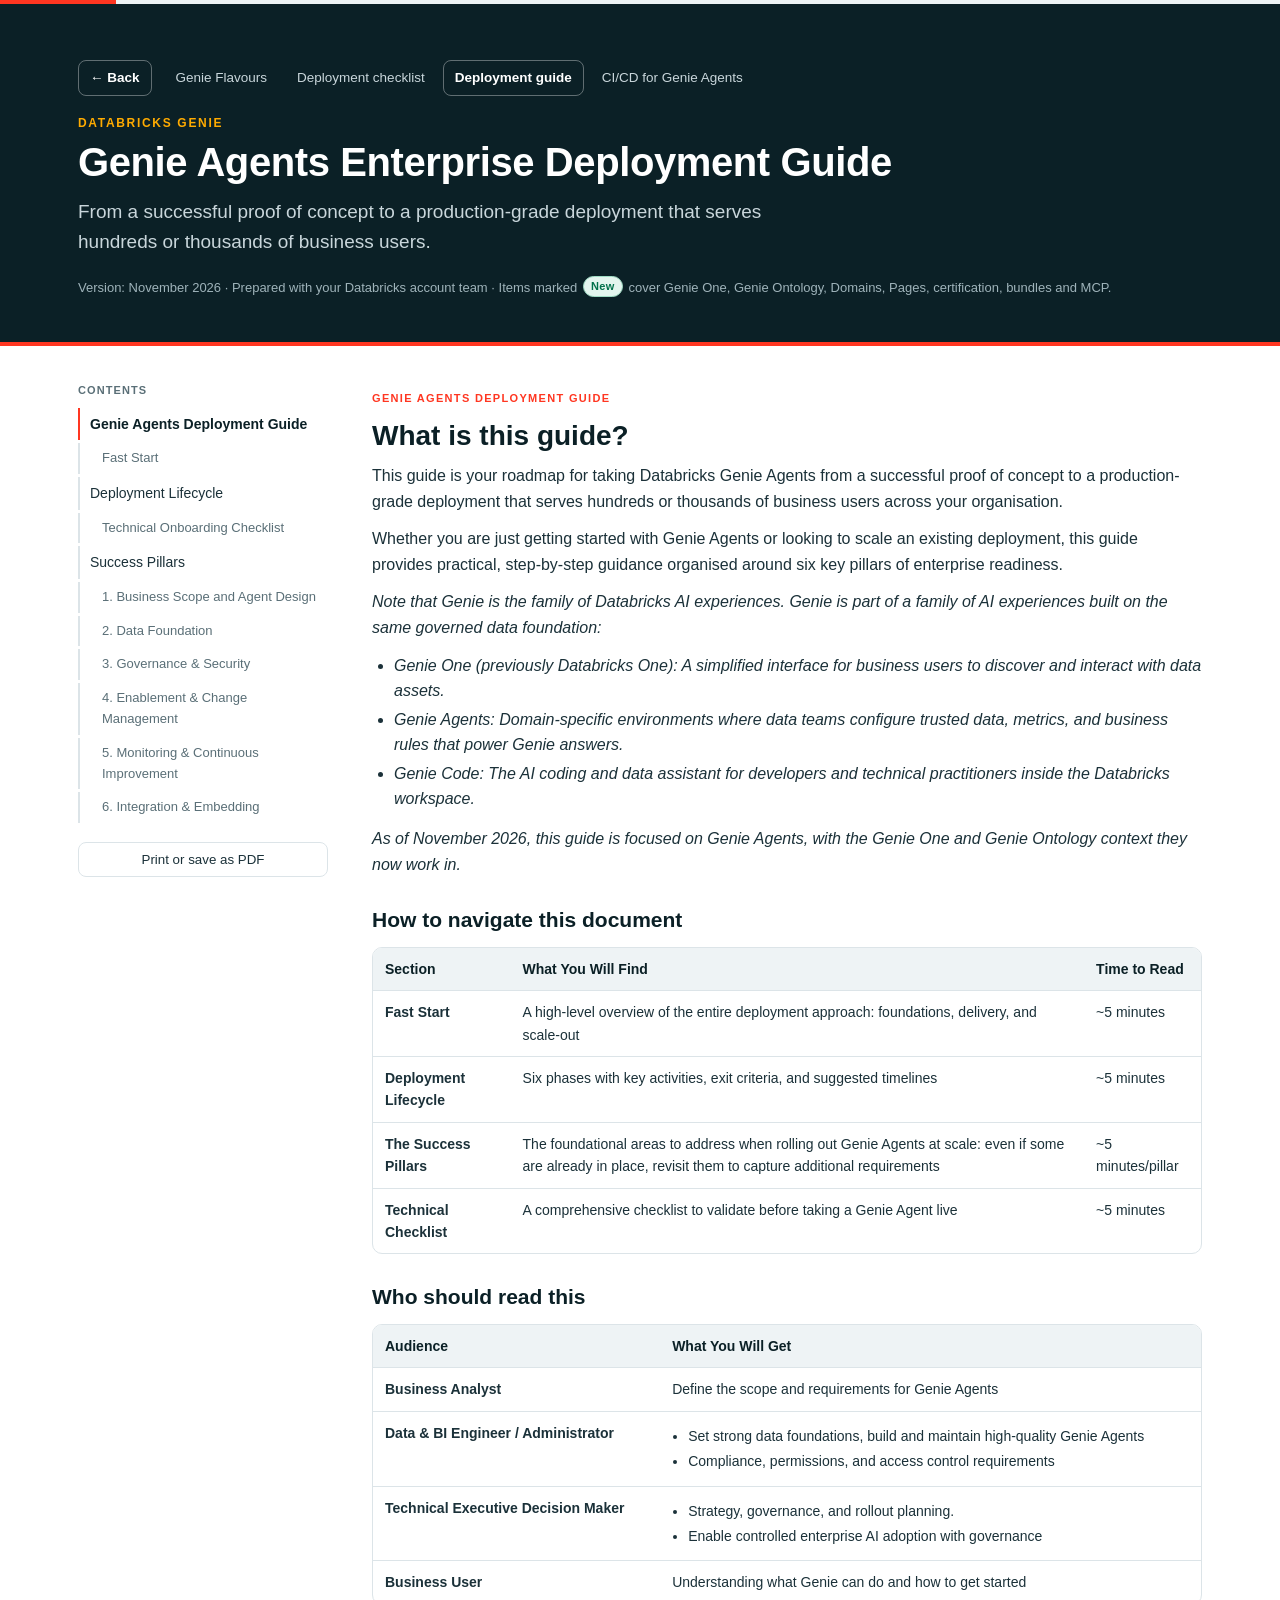
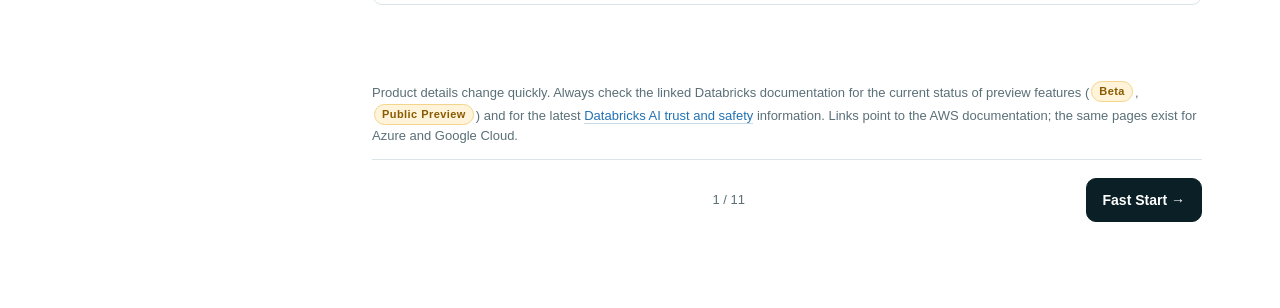
==== commit c97e4dc4: "Genie Flavours; Take it to production as its own tab; guide opens step by step Renamed the deep dive" ====
--- a/genie-deployment-guide.html
+++ b/genie-deployment-guide.html
@@ -49,9 +49,35 @@
 footer{font-size:13px;color:var(--muted)}
 @media (max-width:860px){.layout{grid-template-columns:1fr}.toc{position:static}}
 @media print{.toc{display:none}.layout{display:block}.cover{background:#fff;color:var(--ink);border-bottom:2px solid var(--lava)}.lede,.meta{color:var(--muted)}section{break-inside:auto}a{border:0}}
+.anim{position:relative;aspect-ratio:16/9;margin:10px 0 6px;border:1px solid var(--line);border-radius:12px;overflow:hidden;background:#fff}
+.anim iframe{position:absolute;inset:0;width:100%;height:100%;border:0}
+.anim-cap{font-size:13px;color:var(--muted)}
+@media print{.anim{display:none}}
+.progress{position:sticky;top:0;z-index:5;height:4px;background:#EEF3F5}
+.progress i{display:block;height:100%;width:0;background:var(--lava);transition:width .3s}
+body.steps main > section{display:none;border-bottom:0}
+body.steps main > section.cur{display:block}
+.toc li a.cur{border-left-color:var(--lava);color:var(--navy);font-weight:600}
+.pager{display:none}
+body.steps .pager{display:flex;align-items:center;justify-content:space-between;gap:12px;margin:8px 0 26px;padding-top:18px;border-top:1px solid var(--line)}
+.pager button{all:unset;cursor:pointer;padding:10px 16px;border:1px solid var(--line);border-radius:10px;font-weight:600;font-size:14px;color:var(--ink);max-width:45%}
+.pager button:hover{border-color:var(--blue);color:var(--blue)}
+.pager button.next{background:var(--navy);border-color:var(--navy);color:#fff}
+.pager button.next:hover{background:#0B2026;color:#fff}
+.pg-n{font-size:13px;color:var(--muted);white-space:nowrap}
+@media print{body.steps main > section{display:block!important}.pager,.progress{display:none!important}}
+.sitenav{display:flex;align-items:center;gap:6px;flex-wrap:wrap;margin:0 0 18px;font-size:13.5px}
+.sitenav a,.sitenav button{all:unset;cursor:pointer;color:#C9D6DB;padding:6px 11px;border-radius:8px;border:1px solid transparent}
+.sitenav a:hover,.sitenav button:hover{color:#fff;border-color:rgba(255,255,255,.3)}
+.sitenav .cur{color:#fff;font-weight:700;border-color:rgba(255,255,255,.35)}
+.sitenav .back{border-color:rgba(255,255,255,.35);color:#fff;font-weight:600;margin-right:6px}
+.sitenav .sep{color:#5A6F77}
+@media print{.sitenav{display:none}}
 </style></head>
 <body>
+<div class="progress"><i id="progress"></i></div>
 <header class="cover"><div class="wrap">
+<nav class="sitenav" aria-label="Genie pages"><button class="back" type="button" onclick="if (document.referrer && history.length > 1) history.back(); else location.href = 'https://koritadenada.github.io/genie-deep-dive/';">&larr; Back</button><a href="https://koritadenada.github.io/genie-deep-dive/">Genie Flavours</a><a href="https://koritadenada.github.io/genie-deployment-checklist/">Deployment checklist</a><a href="https://koritadenada.github.io/genie-deployment-checklist/genie-deployment-guide.html" class="cur" aria-current="page">Deployment guide</a><a href="https://github.com/koritadenada/genie-agents-ci-cd" target="_blank" rel="noopener">CI/CD for Genie Agents</a></nav>
 <p class="eyebrow">Databricks Genie</p>
 <h1>Genie Agents Enterprise Deployment Guide</h1>
 <p class="lede">From a successful proof of concept to a production-grade deployment that serves hundreds or thousands of business users.</p>
@@ -590,10 +616,615 @@
 <h3>6.4 Environment Promotion</h3>
 <p>For enterprise deployments, keep promotion explicit and repeatable:</p>
 <ul><li>
-Use the Genie Agents management APIs to move agent configuration between environments. If you already standardise delivery with <a href="https://docs.databricks.com/aws/en/dev-tools/bundles/">Declarative Automation Bundles</a> (previously Databricks Asset Bundles), keep the surrounding deployment workflow in the same promotion pipeline. Bundles support Genie Agents natively: the <code>genie_spaces</code> resource (Databricks CLI 1.3.0 or later, direct deployment engine) deploys an agent from a <code>.geniespace.json</code> file kept in Git, and <code>databricks bundle generate genie-space</code> exports an agent built in the UI. See <a href="https://docs.databricks.com/aws/en/dev-tools/bundles/resources#genie_space">genie_space resource</a> and the <a href="https://github.com/koritadenada/genie-agents-ci-cd">Genie Agent CI/CD example</a> (dev, staging and prod with a benchmark gate). The management APIs remain available for custom pipelines.
+Use the Genie Agents management APIs to move agent configuration between environments. If you already standardise delivery with <a href="https://docs.databricks.com/aws/en/dev-tools/bundles/">Declarative Automation Bundles</a> (previously Databricks Asset Bundles), keep the surrounding deployment workflow in the same promotion pipeline. Bundles support Genie Agents natively: the <code>genie_spaces</code> resource (Databricks CLI 1.3.0 or later, direct deployment engine) deploys an agent defined in Git, inline in YAML so that bundle variables can point it at each environment's catalog, and <code>databricks bundle generate genie-space</code> exports an agent built in the UI. See <a href="https://docs.databricks.com/aws/en/dev-tools/bundles/resources#genie_space">genie_space resource</a> and the <a href="https://github.com/koritadenada/genie-agents-ci-cd">Genie Agents CI/CD repository</a> (dev, staging and prod with a benchmark gate). The management APIs remain available for custom pipelines.
 </li><li>Maintain separate catalogues for dev, staging, and production data.
 </li><li>Re-run benchmarks before every promotion.
 </li></ul>
+<h4>The pipeline at a glance <span class="tag new">New</span></h4>
+<div class="anim"><iframe title="Genie Agents CI/CD pipeline, animated" srcdoc="&lt;!DOCTYPE html&gt;
+&lt;html lang=&quot;en&quot;&gt;
+&lt;head&gt;
+&lt;meta charset=&quot;utf-8&quot; /&gt;
+&lt;meta name=&quot;viewport&quot; content=&quot;width=device-width, initial-scale=1&quot; /&gt;
+&lt;link rel=&quot;icon&quot; href=&quot;favicon.svg&quot; type=&quot;image/svg+xml&quot;&gt;
+&lt;link rel=&quot;icon&quot; href=&quot;favicon-32.png&quot; type=&quot;image/png&quot; sizes=&quot;32x32&quot;&gt;
+&lt;link rel=&quot;apple-touch-icon&quot; href=&quot;apple-touch-icon.png&quot;&gt;
+&lt;title&gt;Genie Agents CI/CD: dev, staging and prod with a benchmark gate&lt;/title&gt;
+&lt;link rel=&quot;preconnect&quot; href=&quot;https://fonts.googleapis.com&quot;&gt;
+&lt;link href=&quot;https://fonts.googleapis.com/css2?family=DM+Sans:wght@400;500;700&amp;display=swap&quot; rel=&quot;stylesheet&quot;&gt;
+&lt;style&gt;
+  :root {
+    --lava:#FF3621; --lava2:#FF5F46; --peach:#FABFBA; --navy:#1B3139; --muted:#5A6B72;
+    --line:#E2E6EA; --line2:#CDD5DB; --card:#FFFFFF; --wash:#F5F7F9; --uc:#2272B4; --green:#00A06B;
+  }
+  * { box-sizing:border-box; }
+  html,body { margin:0; height:100%; background:#FFFFFF; overflow:hidden;
+    font-family:&quot;DM Sans&quot;,-apple-system,BlinkMacSystemFont,&quot;Segoe UI&quot;,Roboto,Helvetica,Arial,sans-serif; color:var(--navy); }
+  #fit { position:absolute; inset:0; display:flex; align-items:center; justify-content:center; }
+  #stage { flex:none; position:relative; width:1280px; height:720px; background:#FFFFFF; transform-origin:center center; overflow:hidden; }
+
+  /* header */
+  .hdr { position:absolute; z-index:10; left:40px; right:40px; top:26px; height:44px; display:flex; align-items:center; justify-content:space-between; }
+  .brand { display:flex; align-items:center; gap:12px; }
+  .brand svg { width:28px; height:31px; }
+  .brand .t { font-size:19px; font-weight:700; letter-spacing:-.01em; }
+  .pills { display:flex; gap:8px; }
+  .pill { display:flex; align-items:center; gap:8px; padding:7px 13px 7px 8px; border-radius:999px; border:1px solid var(--line);
+    font-size:13px; font-weight:500; color:var(--muted); background:#fff; transition:all .4s; }
+  .pill b { width:22px; height:22px; border-radius:50%; display:inline-flex; align-items:center; justify-content:center;
+    background:var(--wash); color:var(--muted); font-size:12px; transition:all .4s; }
+  .pill { cursor:pointer; user-select:none; }
+  .pill:hover { border-color:var(--line2); color:var(--navy); }
+  .pill.cur { border-color:var(--navy); color:var(--navy); box-shadow:0 2px 8px rgba(27,49,57,.10); }
+  .pill.cur b { background:var(--lava); color:#fff; }
+  .pill.done b { background:var(--navy); color:#fff; }
+
+  /* scenes */
+  .scene { position:absolute; inset:0; opacity:0; pointer-events:none; transition:opacity .6s ease; }
+  .scene.show { opacity:1; pointer-events:auto; }
+  .stitle { position:absolute; left:40px; top:96px; }
+  .stitle .k { font-size:13px; font-weight:700; letter-spacing:.08em; text-transform:uppercase; color:var(--lava); }
+  .stitle .h { font-size:30px; font-weight:700; letter-spacing:-.015em; margin-top:2px; }
+
+  .node { position:absolute; background:var(--card); border:1px solid var(--line); border-top:4px solid var(--line2);
+    border-radius:12px; padding:16px 18px; box-shadow:0 2px 10px rgba(27,49,57,.07);
+    display:flex; gap:11px; align-items:center; }
+  .node .ico { flex:0 0 38px; width:38px; height:38px; }
+  .node .ico svg { width:38px; height:38px; display:block; }
+  .node .name { font-size:15px; font-weight:700; line-height:1.2; }
+  .node .desc { font-size:12.5px; color:var(--muted); margin-top:4px; line-height:1.35; }
+  .node.ext { border-top-color:var(--line2); background:var(--wash); }
+  .node.db { border-top-color:var(--lava); }
+  .node.hero { border-top-color:var(--navy); }
+  .badge { position:absolute; right:10px; top:-13px; font-size:11px; font-weight:700; padding:3px 8px; border-radius:999px;
+    background:#fff; border:1px solid var(--line2); color:var(--muted); letter-spacing:.02em; }
+  .badge.on { border-color:var(--lava); color:var(--lava); }
+
+  /* reveal */
+  .rev { opacity:0; transform:translateY(8px); transition:opacity .5s ease, transform .5s ease; }
+  .rev.on { opacity:1; transform:none; }
+
+  svg.wires { position:absolute; inset:0; width:1280px; height:720px; pointer-events:none; overflow:visible; }
+  .wire { fill:none; stroke:var(--line2); stroke-width:2.2; stroke-dasharray:1; stroke-dashoffset:1; transition:stroke-dashoffset .8s ease; }
+  .wire.hot { stroke:var(--lava); }
+  .wire.dash { stroke-dasharray:none; }
+  .wire.on { stroke-dashoffset:0; }
+  .wlabel { font-size:12px; fill:var(--muted); font-weight:500; opacity:0; transition:opacity .5s; }
+  .wlabel.on { opacity:1; }
+  .pulse { fill:var(--lava); opacity:0; }
+  .pulse.on { opacity:1; }
+
+  /* endpoint card */
+  .ep { position:absolute; background:#fff; border:1px solid var(--line); border-top:4px solid var(--navy); border-radius:14px;
+    box-shadow:0 4px 16px rgba(27,49,57,.10); overflow:hidden; }
+  .ep .bar { background:var(--navy); color:#fff; display:flex; align-items:center; gap:10px; padding:11px 16px; font-weight:700; font-size:15px; }
+  .ep .bar svg { width:26px; height:26px; }
+  .ep .bar .tag { margin-left:auto; font-size:11px; font-weight:700; letter-spacing:.06em; text-transform:uppercase; color:var(--peach); }
+  .step { display:flex; align-items:center; gap:12px; margin:10px 14px; padding:10px 12px; border-radius:10px;
+    border:1px solid var(--line); background:var(--wash); transition:all .45s ease; }
+  .step .n { width:26px; height:26px; flex:0 0 26px; border-radius:50%; background:#fff; border:1px solid var(--line2);
+    display:flex; align-items:center; justify-content:center; font-weight:700; font-size:13px; color:var(--muted); transition:all .45s; }
+  .step .tx { font-size:14px; font-weight:500; }
+  .step .tx span { display:block; font-size:12px; color:var(--muted); font-weight:400; margin-top:2px; }
+  .step .si { margin-left:auto; width:28px; height:28px; opacity:.35; transition:opacity .45s; }
+  .step .si svg { width:28px; height:28px; }
+  .step.on { background:#fff; border-color:var(--lava); box-shadow:0 2px 10px rgba(255,54,33,.12); }
+  .step.on .n { background:var(--lava); border-color:var(--lava); color:#fff; }
+  .step.on .si { opacity:1; }
+
+  /* request / score labels and moving envelopes */
+  .chip { position:absolute; padding:6px 11px; border-radius:8px; font-size:12.5px; font-weight:700; white-space:nowrap;
+    background:#fff; border:1.5px solid var(--lava); color:var(--navy); }
+  .chip.dark { border-color:var(--navy); }
+  .chip code, .packet code { font-family:ui-monospace,Menlo,monospace; font-weight:600; font-size:12px; }
+  .env { position:absolute; width:26px; height:26px; border-radius:7px; display:flex; align-items:center; justify-content:center;
+    box-shadow:0 3px 10px rgba(27,49,57,.2); opacity:0; transition:transform 1.5s cubic-bezier(.55,.05,.35,1), opacity .3s; }
+  .env svg { width:16px; height:16px; }
+  .env.req { background:var(--lava); } .env.res { background:var(--navy); }
+  .env.on { opacity:1; transform:translateX(var(--dx)); }
+  /* moving request / score chips (unused) */
+  .packet { position:absolute; padding:8px 12px; border-radius:9px; font-size:12.5px; font-weight:700; white-space:nowrap;
+    box-shadow:0 3px 12px rgba(27,49,57,.16); opacity:0; transition:transform 1.6s cubic-bezier(.55,.05,.35,1), opacity .3s; }
+  .packet code { font-family:&quot;DM Mono&quot;,ui-monospace,Menlo,monospace; font-weight:500; font-size:12px; }
+  .packet.req { background:var(--lava); color:#fff; }
+  .packet.res { background:var(--navy); color:#fff; }
+  .packet.on { opacity:1; transform:translateX(var(--dx)); }
+
+  /* mini drift chart */
+  .chart { display:flex; align-items:flex-end; gap:5px; height:34px; margin-top:8px; }
+  .chart i { display:block; width:14px; border-radius:3px 3px 0 0; background:var(--peach); height:4px; transition:height .9s ease; }
+  .chart i.base { background:var(--line2); }
+  .on .chart i { height:var(--h); }
+  .on .chart i.hi { background:var(--lava); }
+
+  /* caption */
+  .cap { position:absolute; left:40px; right:40px; bottom:34px; height:56px; display:flex; align-items:center; gap:14px;
+    border-radius:12px; background:var(--wash); border:1px solid var(--line); padding:0 18px; }
+  .cap .bar { width:4px; height:28px; border-radius:2px; background:var(--lava); flex:0 0 4px; }
+  .cap .txt { font-size:17px; font-weight:500; transition:opacity .35s ease; }
+  .cap .txt b { color:var(--lava); font-weight:700; }
+
+  /* overview blocks */
+  .blk { position:absolute; top:186px; width:360px; height:318px; border-radius:16px; background:#fff; border:1px solid var(--line);
+    box-shadow:0 4px 16px rgba(27,49,57,.08); padding:18px 20px; }
+  .blk { cursor:pointer; transition:box-shadow .2s, border-color .2s; }
+  .blk:hover { border-color:var(--line2); box-shadow:0 6px 20px rgba(27,49,57,.14); }
+  .blk .num { width:34px; height:34px; border-radius:50%; background:var(--navy); color:#fff; display:flex; align-items:center; justify-content:center; font-weight:700; }
+  .blk .bt { font-size:20px; font-weight:700; margin-top:12px; }
+  .blk .bd { font-size:13.5px; color:var(--muted); margin-top:4px; line-height:1.4; }
+  .blk .icons { display:flex; gap:10px; margin-top:14px; }
+  .blk .icons svg { width:38px; height:38px; }
+  .blk .run { position:absolute; left:20px; right:20px; bottom:16px; border-top:1px dashed var(--line2); padding-top:10px; font-size:13px; }
+  .blk .run div { display:flex; justify-content:space-between; margin-top:4px; }
+  .blk .run b { font-weight:700; }
+  .blk .run .always { color:var(--lava); }
+  .blk .run .lbl { font-size:11px; font-weight:700; letter-spacing:.06em; text-transform:uppercase; color:var(--muted); }
+
+  /* intro */
+  .intro { position:absolute; inset:0; display:flex; flex-direction:column; align-items:center; justify-content:center; text-align:center; }
+  .intro svg { width:58px; height:64px; }
+  .intro .a { font-size:44px; font-weight:700; letter-spacing:-.02em; margin-top:22px; }
+  .intro .b { font-size:19px; color:var(--muted); margin-top:10px; }
+  .intro .parts { display:flex; gap:14px; margin-top:30px; }
+  .intro .parts span { padding:9px 16px; border-radius:999px; border:1px solid var(--line); font-weight:500; font-size:15px; }
+  .intro .parts b { color:var(--lava); margin-right:6px; }
+
+
+  /* precomputed features zoom-in */
+  .zc { position:absolute; background:#fff; border:1px solid var(--line); border-top:4px solid var(--line2); border-radius:12px;
+    box-shadow:0 2px 10px rgba(27,49,57,.07); padding:12px 14px; }
+  .zc .zh { display:flex; align-items:center; gap:9px; font-weight:700; font-size:15px; margin-bottom:8px; }
+  .zc .zh svg { width:26px; height:26px; }
+  .zc .zs { font-size:11.5px; color:var(--muted); margin:-4px 0 8px; }
+  .kv { display:flex; justify-content:space-between; gap:10px; font-family:ui-monospace,Menlo,monospace; font-size:12.5px;
+    padding:5px 8px; border-radius:6px; transition:background .4s, color .4s; }
+  .kv span:first-child { color:var(--muted); }
+  .kv b { font-weight:600; color:var(--navy); }
+  .mk.on { background:#FFE3DE; }
+  .mk.on span:first-child { color:var(--lava); }
+  .mk2.on { background:#E5EEF1; }
+  .bigv { font-size:30px; font-weight:700; color:var(--lava); margin-top:6px; }
+  .formula { font-family:ui-monospace,Menlo,monospace; font-size:13px; background:var(--wash); border-radius:6px; padding:8px; margin-top:8px; }
+  .tagsrc { font-size:10px; font-weight:700; letter-spacing:.04em; text-transform:uppercase; padding:1px 6px; border-radius:4px; margin-left:6px; }
+  .tagsrc.req { background:#FFE3DE; color:var(--lava); } .tagsrc.lk { background:#E5EEF1; color:var(--navy); }
+
+  /* decision strip */
+  .dec { position:absolute; background:#fff; border:1px solid var(--line); border-top:4px solid var(--green); border-radius:12px;
+    box-shadow:0 2px 10px rgba(27,49,57,.07); padding:10px 16px; }
+  .dec .row { display:flex; align-items:center; justify-content:space-between; }
+  .dec .lbl { font-weight:700; font-size:15px; }
+  .dec .ok { background:var(--green); color:#fff; font-weight:700; font-size:14px; padding:4px 12px; border-radius:999px; letter-spacing:.04em; }
+  .zones { position:relative; display:flex; height:14px; margin:22px 0 6px; }
+  .zones i:first-of-type { border-radius:7px 0 0 7px; } .zones i:last-of-type { border-radius:0 7px 7px 0; }
+  .zones i { display:block; height:100%; }
+  .zticks { display:flex; font-size:11.5px; color:var(--muted); }
+  .zticks span { flex:1; }
+  .marker { position:absolute; top:-9px; width:3px; height:32px; background:var(--navy); border-radius:2px; }
+  .marker b { position:absolute; top:-18px; left:50%; transform:translateX(-50%); font-size:12px; color:var(--navy); white-space:nowrap; }
+  .dec .note { font-size:10.5px; color:var(--muted); }
+
+  .uclink { color:var(--uc); font-weight:700; text-decoration:none; border-bottom:1px solid currentColor; white-space:nowrap; }
+  .uclink:hover { color:var(--lava); }
+  .ep .bar .uclink { color:var(--peach); font-size:12px; font-weight:700; }
+  .hint { position:absolute; right:14px; bottom:8px; font-size:10.5px; color:#B8C2C8; }
+  .back { display:inline-flex; align-items:center; justify-content:center; width:32px; height:32px; margin-right:4px; border-radius:50%;
+    border:1px solid var(--line); color:var(--muted); text-decoration:none; background:#fff; flex:0 0 32px; }
+  .back:hover { border-color:var(--line2); color:var(--navy); }
+  .back svg { width:15px; height:15px; }
+  .node.ok { border-top-color:var(--green); }
+  .node.bad { border-top-color:var(--lava); background:#FFF6F4; }
+  .ico.mail { background:var(--lava); border-radius:10px; display:flex; align-items:center; justify-content:center; }
+  .ico.mail svg { width:22px !important; height:22px !important; }
+  .chip.okc { border-color:var(--green); }
+  .dec .fail { background:var(--lava); color:#fff; font-weight:700; font-size:14px; padding:4px 12px; border-radius:999px; letter-spacing:.04em; }
+  .loopnote { position:absolute; font-size:12.5px; color:var(--muted); }
+  .loopnote b { color:var(--navy); }
+&lt;/style&gt;
+&lt;/head&gt;
+&lt;body&gt;
+&lt;div id=&quot;fit&quot;&gt;&lt;div id=&quot;stage&quot;&gt;
+
+  &lt;div id=&quot;fit&quot;&gt;&lt;div id=&quot;stage&quot;&gt;
+
+  &lt;div class=&quot;hdr&quot; id=&quot;hdr&quot;&gt;
+    &lt;div class=&quot;brand&quot;&gt;&lt;svg viewBox=&quot;0 0 300 331&quot; fill=&quot;none&quot; xmlns=&quot;http://www.w3.org/2000/svg&quot;&gt;
+&lt;path d=&quot;M283.923 136.449L150.144 213.624L6.88995 131.168L0 134.982V194.844L150.144 281.115L283.923 204.234V235.926L150.144 313.1L6.88995 230.644L0 234.458V244.729L150.144 331L300 244.729V184.867L293.11 181.052L150.144 263.215L16.0766 186.334V154.643L150.144 231.524L300 145.253V86.2713L292.536 81.8697L150.144 163.739L22.9665 90.9663L150.144 17.8998L254.641 78.055L263.828 72.773V65.4371L150.144 0L0 86.2713V95.6613L150.144 181.933L283.923 104.758V136.449Z&quot; fill=&quot;#FF3621&quot;/&gt;
+&lt;/svg&gt;&lt;div class=&quot;t&quot;&gt;Genie Agents CI/CD&lt;/div&gt;&lt;/div&gt;
+    &lt;div class=&quot;pills&quot;&gt;
+      &lt;div class=&quot;pill&quot; data-p=&quot;0&quot;&gt;&lt;b&gt;&amp;#8635;&lt;/b&gt;Overview&lt;/div&gt;
+      &lt;div class=&quot;pill&quot; data-p=&quot;1&quot;&gt;&lt;b&gt;1&lt;/b&gt;Pull request&lt;/div&gt;
+      &lt;div class=&quot;pill&quot; data-p=&quot;2&quot;&gt;&lt;b&gt;2&lt;/b&gt;Release to staging&lt;/div&gt;
+      &lt;div class=&quot;pill&quot; data-p=&quot;3&quot;&gt;&lt;b&gt;2b&lt;/b&gt;Benchmark gate&lt;/div&gt;
+      &lt;div class=&quot;pill&quot; data-p=&quot;4&quot;&gt;&lt;b&gt;3&lt;/b&gt;Promote to prod&lt;/div&gt;
+    &lt;/div&gt;
+  &lt;/div&gt;
+
+  &lt;!-- ============ OVERVIEW ============ --&gt;
+  &lt;section class=&quot;scene&quot; data-scene=&quot;0&quot; data-dur=&quot;9000&quot;&gt;
+    &lt;div class=&quot;stitle rev&quot; data-t=&quot;0&quot;&gt;&lt;div class=&quot;k&quot;&gt;The pipeline&lt;/div&gt;&lt;div class=&quot;h&quot;&gt;Every change: dev, then staging, then prod&lt;/div&gt;&lt;/div&gt;
+    &lt;svg class=&quot;wires&quot; viewBox=&quot;0 0 1280 720&quot;&gt;
+      &lt;path id=&quot;o1&quot; class=&quot;wire hot&quot; pathLength=&quot;1&quot; d=&quot;M 400 345 L 460 345&quot; data-t=&quot;1100&quot;/&gt;
+      &lt;path id=&quot;o2&quot; class=&quot;wire hot&quot; pathLength=&quot;1&quot; d=&quot;M 820 345 L 880 345&quot; data-t=&quot;2000&quot;/&gt;
+      &lt;text class=&quot;wlabel&quot; x=&quot;430&quot; y=&quot;333&quot; text-anchor=&quot;middle&quot; data-t=&quot;1100&quot;&gt;merge&lt;/text&gt;
+      &lt;text class=&quot;wlabel&quot; x=&quot;850&quot; y=&quot;333&quot; text-anchor=&quot;middle&quot; data-t=&quot;2000&quot;&gt;pass&lt;/text&gt;
+      &lt;circle class=&quot;pulse&quot; r=&quot;5&quot; data-t=&quot;1400&quot;&gt;&lt;animateMotion dur=&quot;1.0s&quot; repeatCount=&quot;indefinite&quot; begin=&quot;indefinite&quot;&gt;&lt;mpath href=&quot;#o1&quot;/&gt;&lt;/animateMotion&gt;&lt;/circle&gt;
+      &lt;circle class=&quot;pulse&quot; r=&quot;5&quot; data-t=&quot;2300&quot;&gt;&lt;animateMotion dur=&quot;1.0s&quot; repeatCount=&quot;indefinite&quot; begin=&quot;indefinite&quot;&gt;&lt;mpath href=&quot;#o2&quot;/&gt;&lt;/animateMotion&gt;&lt;/circle&gt;
+    &lt;/svg&gt;
+    &lt;div class=&quot;blk rev&quot; data-t=&quot;300&quot; data-go=&quot;1&quot; style=&quot;left:40px&quot;&gt;
+      &lt;div class=&quot;num&quot;&gt;1&lt;/div&gt;&lt;div class=&quot;bt&quot;&gt;Pull request&lt;/div&gt;&lt;div class=&quot;bd&quot;&gt;Test the change on dev before it can merge&lt;/div&gt;
+      &lt;div class=&quot;icons&quot;&gt;&lt;svg viewBox=&quot;0 0 512 512&quot; fill=&quot;none&quot;&gt;&lt;rect x=&quot;176&quot; y=&quot;176&quot; width=&quot;160&quot; height=&quot;160&quot; rx=&quot;24&quot; fill=&quot;#FF5F46&quot;/&gt;&lt;path d=&quot;M96 256C96 168 168 96 256 96C318 96 372 132 398 184&quot; stroke=&quot;#FABFBA&quot; stroke-width=&quot;34&quot; stroke-linecap=&quot;round&quot;/&gt;&lt;path d=&quot;M416 256C416 344 344 416 256 416C194 416 140 380 114 328&quot; stroke=&quot;#FABFBA&quot; stroke-width=&quot;34&quot; stroke-linecap=&quot;round&quot;/&gt;&lt;path d=&quot;M408 120V196H332&quot; stroke=&quot;#FF5F46&quot; stroke-width=&quot;30&quot; stroke-linecap=&quot;round&quot; stroke-linejoin=&quot;round&quot;/&gt;&lt;path d=&quot;M104 392V316H180&quot; stroke=&quot;#FF5F46&quot; stroke-width=&quot;30&quot; stroke-linecap=&quot;round&quot; stroke-linejoin=&quot;round&quot;/&gt;&lt;/svg&gt;&lt;svg viewBox=&quot;0 0 512 512&quot; fill=&quot;none&quot; xmlns=&quot;http://www.w3.org/2000/svg&quot;&gt;
+&lt;path d=&quot;M209.385 409.061C192.063 409.061 178.02 426.494 178.02 448H323.502C323.502 426.494 309.46 409.061 292.138 409.061H209.385Z&quot; fill=&quot;#FF5F46&quot;/&gt;
+&lt;path d=&quot;M459.812 206.815C428.864 256.533 382.402 324.948 361.655 342.503C340.909 360.058 310.141 391.703 238.824 391.703C188.862 391.703 145.885 359.614 126.81 313.595C126.811 313.648 126.811 313.703 126.812 313.756C124.109 307.041 117.538 302.298 109.855 302.297C99.7606 302.297 91.5767 310.481 91.5767 320.576C91.5769 322.945 92.0279 325.113 92.8485 327.047C97.2392 337.39 108.92 337.83 108.92 370.096C108.92 374.793 108.92 366.343 108.92 370.096C78.5784 370.096 53.9815 345.498 53.9809 315.157C53.9809 284.815 78.5781 260.218 108.92 260.218H116.288V260.208H203.559C210.079 260.208 216.337 262.969 220.41 268.059C227.547 276.978 233.017 285.281 237.048 292.133C240.783 298.481 251.969 298.543 255.667 292.173C259.566 285.456 264.744 277.343 271.309 268.619C275.386 263.201 281.863 260.208 288.644 260.208H321.094C368.515 260.208 394.508 237.472 407.78 221.085C414.648 212.606 424.403 206.815 435.315 206.815H459.812Z&quot; fill=&quot;#FABFBA&quot;/&gt;
+&lt;path d=&quot;M246.744 286.125C246.743 224.929 197.938 175.293 137.646 175.064C197.938 174.835 246.744 125.196 246.744 64C246.744 64 246.744 64 246.744 64C246.744 125.338 295.778 175.063 356.263 175.063C295.778 175.063 246.744 224.787 246.744 286.125Z&quot; fill=&quot;#FF5F46&quot;/&gt;
+&lt;/svg&gt;&lt;svg viewBox=&quot;0 0 512 512&quot; fill=&quot;none&quot; xmlns=&quot;http://www.w3.org/2000/svg&quot;&gt;
+&lt;path d=&quot;M220.408 401.342L362.785 257.242L220.408 113.143L220.408 56L299.582 56L299.582 136.544L314.387 142.792L370.291 85.8379L426.713 143.32L370.807 200.274L376.941 215.356H456.002V296.644H376.941L370.807 311.726L426.713 368.68L370.291 426.162L314.385 369.208L299.582 375.456L299.582 456H220.408L220.408 401.342Z&quot; fill=&quot;#FABFBA&quot;/&gt;
+&lt;path d=&quot;M156.584 100.984V100.722L308.78 256.001L156.584 411.281V411.004L141.711 426.159L85.2895 368.676L141.196 311.722L135.061 296.641H56V215.352H135.061L141.196 200.271L85.2895 143.317L141.711 85.8345L156.584 100.984Z&quot; fill=&quot;#FF5F46&quot;/&gt;
+&lt;/svg&gt;&lt;/div&gt;
+      &lt;div class=&quot;run&quot;&gt;&lt;div class=&quot;lbl&quot;&gt;What runs&lt;/div&gt;
+        &lt;div&gt;&lt;span&gt;Unit tests&lt;/span&gt;&lt;b&gt;every pull request&lt;/b&gt;&lt;/div&gt;
+        &lt;div&gt;&lt;span&gt;Deploy agent + benchmarks&lt;/span&gt;&lt;b&gt;dev&lt;/b&gt;&lt;/div&gt;
+        &lt;div&gt;&lt;span&gt;Benchmark gate&lt;/span&gt;&lt;b class=&quot;always&quot;&gt;required check&lt;/b&gt;&lt;/div&gt;&lt;/div&gt;
+    &lt;/div&gt;
+    &lt;div class=&quot;blk rev&quot; data-t=&quot;1200&quot; data-go=&quot;2&quot; style=&quot;left:460px&quot;&gt;
+      &lt;div class=&quot;num&quot;&gt;2&lt;/div&gt;&lt;div class=&quot;bt&quot;&gt;Release to staging&lt;/div&gt;&lt;div class=&quot;bd&quot;&gt;On merge: deploy exactly the plan, then gate&lt;/div&gt;
+      &lt;div class=&quot;icons&quot;&gt;&lt;svg viewBox=&quot;0 0 512 512&quot; fill=&quot;none&quot;&gt;&lt;path d=&quot;M112 48H320L400 128V440C400 454 390 464 376 464H112C98 464 88 454 88 440V72C88 58 98 48 112 48Z&quot; fill=&quot;#FABFBA&quot;/&gt;&lt;path d=&quot;M320 48V128H400Z&quot; fill=&quot;#FF5F46&quot;/&gt;&lt;rect x=&quot;144&quot; y=&quot;200&quot; width=&quot;200&quot; height=&quot;26&quot; rx=&quot;13&quot; fill=&quot;#FF5F46&quot;/&gt;&lt;rect x=&quot;144&quot; y=&quot;262&quot; width=&quot;160&quot; height=&quot;26&quot; rx=&quot;13&quot; fill=&quot;#fff&quot;/&gt;&lt;rect x=&quot;144&quot; y=&quot;324&quot; width=&quot;200&quot; height=&quot;26&quot; rx=&quot;13&quot; fill=&quot;#fff&quot;/&gt;&lt;rect x=&quot;144&quot; y=&quot;386&quot; width=&quot;120&quot; height=&quot;26&quot; rx=&quot;13&quot; fill=&quot;#fff&quot;/&gt;&lt;/svg&gt;&lt;svg viewBox=&quot;0 0 512 512&quot; fill=&quot;none&quot; xmlns=&quot;http://www.w3.org/2000/svg&quot;&gt;
+&lt;path d=&quot;M209.385 409.061C192.063 409.061 178.02 426.494 178.02 448H323.502C323.502 426.494 309.46 409.061 292.138 409.061H209.385Z&quot; fill=&quot;#FF5F46&quot;/&gt;
+&lt;path d=&quot;M459.812 206.815C428.864 256.533 382.402 324.948 361.655 342.503C340.909 360.058 310.141 391.703 238.824 391.703C188.862 391.703 145.885 359.614 126.81 313.595C126.811 313.648 126.811 313.703 126.812 313.756C124.109 307.041 117.538 302.298 109.855 302.297C99.7606 302.297 91.5767 310.481 91.5767 320.576C91.5769 322.945 92.0279 325.113 92.8485 327.047C97.2392 337.39 108.92 337.83 108.92 370.096C108.92 374.793 108.92 366.343 108.92 370.096C78.5784 370.096 53.9815 345.498 53.9809 315.157C53.9809 284.815 78.5781 260.218 108.92 260.218H116.288V260.208H203.559C210.079 260.208 216.337 262.969 220.41 268.059C227.547 276.978 233.017 285.281 237.048 292.133C240.783 298.481 251.969 298.543 255.667 292.173C259.566 285.456 264.744 277.343 271.309 268.619C275.386 263.201 281.863 260.208 288.644 260.208H321.094C368.515 260.208 394.508 237.472 407.78 221.085C414.648 212.606 424.403 206.815 435.315 206.815H459.812Z&quot; fill=&quot;#FABFBA&quot;/&gt;
+&lt;path d=&quot;M246.744 286.125C246.743 224.929 197.938 175.293 137.646 175.064C197.938 174.835 246.744 125.196 246.744 64C246.744 64 246.744 64 246.744 64C246.744 125.338 295.778 175.063 356.263 175.063C295.778 175.063 246.744 224.787 246.744 286.125Z&quot; fill=&quot;#FF5F46&quot;/&gt;
+&lt;/svg&gt;&lt;svg viewBox=&quot;0 0 512 512&quot; fill=&quot;none&quot; xmlns=&quot;http://www.w3.org/2000/svg&quot;&gt;
+&lt;path d=&quot;M220.408 401.342L362.785 257.242L220.408 113.143L220.408 56L299.582 56L299.582 136.544L314.387 142.792L370.291 85.8379L426.713 143.32L370.807 200.274L376.941 215.356H456.002V296.644H376.941L370.807 311.726L426.713 368.68L370.291 426.162L314.385 369.208L299.582 375.456L299.582 456H220.408L220.408 401.342Z&quot; fill=&quot;#FABFBA&quot;/&gt;
+&lt;path d=&quot;M156.584 100.984V100.722L308.78 256.001L156.584 411.281V411.004L141.711 426.159L85.2895 368.676L141.196 311.722L135.061 296.641H56V215.352H135.061L141.196 200.271L85.2895 143.317L141.711 85.8345L156.584 100.984Z&quot; fill=&quot;#FF5F46&quot;/&gt;
+&lt;/svg&gt;&lt;/div&gt;
+      &lt;div class=&quot;run&quot;&gt;&lt;div class=&quot;lbl&quot;&gt;What runs&lt;/div&gt;
+        &lt;div&gt;&lt;span&gt;Plan, then deploy the plan&lt;/span&gt;&lt;b&gt;staging&lt;/b&gt;&lt;/div&gt;
+        &lt;div&gt;&lt;span&gt;Benchmark gate&lt;/span&gt;&lt;b class=&quot;always&quot;&gt;above 80% or stop&lt;/b&gt;&lt;/div&gt;
+        &lt;div&gt;&lt;span&gt;On failure&lt;/span&gt;&lt;b&gt;reasons + email&lt;/b&gt;&lt;/div&gt;&lt;/div&gt;
+    &lt;/div&gt;
+    &lt;div class=&quot;blk rev&quot; data-t=&quot;2100&quot; data-go=&quot;4&quot; style=&quot;left:880px&quot;&gt;
+      &lt;div class=&quot;num&quot;&gt;3&lt;/div&gt;&lt;div class=&quot;bt&quot;&gt;Promote to prod&lt;/div&gt;&lt;div class=&quot;bd&quot;&gt;Only when the staging gate passed&lt;/div&gt;
+      &lt;div class=&quot;icons&quot;&gt;&lt;svg viewBox=&quot;0 0 512 512&quot; fill=&quot;none&quot;&gt;&lt;path d=&quot;M112 48H320L400 128V440C400 454 390 464 376 464H112C98 464 88 454 88 440V72C88 58 98 48 112 48Z&quot; fill=&quot;#FABFBA&quot;/&gt;&lt;path d=&quot;M320 48V128H400Z&quot; fill=&quot;#FF5F46&quot;/&gt;&lt;rect x=&quot;144&quot; y=&quot;200&quot; width=&quot;200&quot; height=&quot;26&quot; rx=&quot;13&quot; fill=&quot;#FF5F46&quot;/&gt;&lt;rect x=&quot;144&quot; y=&quot;262&quot; width=&quot;160&quot; height=&quot;26&quot; rx=&quot;13&quot; fill=&quot;#fff&quot;/&gt;&lt;rect x=&quot;144&quot; y=&quot;324&quot; width=&quot;200&quot; height=&quot;26&quot; rx=&quot;13&quot; fill=&quot;#fff&quot;/&gt;&lt;rect x=&quot;144&quot; y=&quot;386&quot; width=&quot;120&quot; height=&quot;26&quot; rx=&quot;13&quot; fill=&quot;#fff&quot;/&gt;&lt;/svg&gt;&lt;svg viewBox=&quot;0 0 512 512&quot; fill=&quot;none&quot; xmlns=&quot;http://www.w3.org/2000/svg&quot;&gt;
+&lt;path d=&quot;M209.385 409.061C192.063 409.061 178.02 426.494 178.02 448H323.502C323.502 426.494 309.46 409.061 292.138 409.061H209.385Z&quot; fill=&quot;#FF5F46&quot;/&gt;
+&lt;path d=&quot;M459.812 206.815C428.864 256.533 382.402 324.948 361.655 342.503C340.909 360.058 310.141 391.703 238.824 391.703C188.862 391.703 145.885 359.614 126.81 313.595C126.811 313.648 126.811 313.703 126.812 313.756C124.109 307.041 117.538 302.298 109.855 302.297C99.7606 302.297 91.5767 310.481 91.5767 320.576C91.5769 322.945 92.0279 325.113 92.8485 327.047C97.2392 337.39 108.92 337.83 108.92 370.096C108.92 374.793 108.92 366.343 108.92 370.096C78.5784 370.096 53.9815 345.498 53.9809 315.157C53.9809 284.815 78.5781 260.218 108.92 260.218H116.288V260.208H203.559C210.079 260.208 216.337 262.969 220.41 268.059C227.547 276.978 233.017 285.281 237.048 292.133C240.783 298.481 251.969 298.543 255.667 292.173C259.566 285.456 264.744 277.343 271.309 268.619C275.386 263.201 281.863 260.208 288.644 260.208H321.094C368.515 260.208 394.508 237.472 407.78 221.085C414.648 212.606 424.403 206.815 435.315 206.815H459.812Z&quot; fill=&quot;#FABFBA&quot;/&gt;
+&lt;path d=&quot;M246.744 286.125C246.743 224.929 197.938 175.293 137.646 175.064C197.938 174.835 246.744 125.196 246.744 64C246.744 64 246.744 64 246.744 64C246.744 125.338 295.778 175.063 356.263 175.063C295.778 175.063 246.744 224.787 246.744 286.125Z&quot; fill=&quot;#FF5F46&quot;/&gt;
+&lt;/svg&gt;&lt;svg viewBox=&quot;0 0 512 512&quot; fill=&quot;none&quot;&gt;&lt;rect x=&quot;96&quot; y=&quot;56&quot; width=&quot;320&quot; height=&quot;400&quot; rx=&quot;32&quot; fill=&quot;#FABFBA&quot;/&gt;&lt;path d=&quot;M150 170L190 210L262 138&quot; stroke=&quot;#FF5F46&quot; stroke-width=&quot;30&quot; stroke-linecap=&quot;round&quot; stroke-linejoin=&quot;round&quot;/&gt;&lt;rect x=&quot;290&quot; y=&quot;160&quot; width=&quot;80&quot; height=&quot;26&quot; rx=&quot;13&quot; fill=&quot;#fff&quot;/&gt;&lt;path d=&quot;M160 300L220 360M220 300L160 360&quot; stroke=&quot;#FF5F46&quot; stroke-width=&quot;30&quot; stroke-linecap=&quot;round&quot;/&gt;&lt;rect x=&quot;290&quot; y=&quot;318&quot; width=&quot;80&quot; height=&quot;26&quot; rx=&quot;13&quot; fill=&quot;#fff&quot;/&gt;&lt;/svg&gt;&lt;/div&gt;
+      &lt;div class=&quot;run&quot;&gt;&lt;div class=&quot;lbl&quot;&gt;What runs&lt;/div&gt;
+        &lt;div&gt;&lt;span&gt;Plan, then deploy the plan&lt;/span&gt;&lt;b&gt;main branch only&lt;/b&gt;&lt;/div&gt;
+        &lt;div&gt;&lt;span&gt;Check on prod data&lt;/span&gt;&lt;b&gt;after deploy&lt;/b&gt;&lt;/div&gt;
+        &lt;div&gt;&lt;span&gt;Benchmarks&lt;/span&gt;&lt;b&gt;on demand&lt;/b&gt;&lt;/div&gt;&lt;/div&gt;
+    &lt;/div&gt;
+  &lt;/section&gt;
+
+  &lt;!-- ============ PART 1: PULL REQUEST ============ --&gt;
+  &lt;section class=&quot;scene&quot; data-scene=&quot;1&quot; data-dur=&quot;11000&quot;&gt;
+    &lt;div class=&quot;stitle rev&quot; data-t=&quot;0&quot;&gt;&lt;div class=&quot;k&quot;&gt;Part 1&lt;/div&gt;&lt;div class=&quot;h&quot;&gt;Pull request: prove it on dev first&lt;/div&gt;&lt;/div&gt;
+    &lt;svg class=&quot;wires&quot; viewBox=&quot;0 0 1280 720&quot;&gt;
+      &lt;path id=&quot;a1&quot; class=&quot;wire&quot; pathLength=&quot;1&quot; d=&quot;M 230 346 L 262 346&quot; data-t=&quot;900&quot;/&gt;
+      &lt;path id=&quot;a2&quot; class=&quot;wire&quot; pathLength=&quot;1&quot; d=&quot;M 452 346 L 484 346&quot; data-t=&quot;2000&quot;/&gt;
+      &lt;path id=&quot;a3&quot; class=&quot;wire hot&quot; pathLength=&quot;1&quot; d=&quot;M 674 346 L 706 346&quot; data-t=&quot;3600&quot;/&gt;
+      &lt;path id=&quot;a4&quot; class=&quot;wire&quot; pathLength=&quot;1&quot; d=&quot;M 896 330 C 940 330, 950 250, 994 250&quot; data-t=&quot;5200&quot;/&gt;
+      &lt;path id=&quot;a5&quot; class=&quot;wire hot&quot; pathLength=&quot;1&quot; d=&quot;M 896 362 C 940 362, 950 456, 994 456&quot; data-t=&quot;6800&quot;/&gt;
+      &lt;text class=&quot;wlabel&quot; x=&quot;948&quot; y=&quot;226&quot; text-anchor=&quot;middle&quot; data-t=&quot;5300&quot;&gt;above 80%&lt;/text&gt;
+      &lt;text class=&quot;wlabel&quot; x=&quot;948&quot; y=&quot;494&quot; text-anchor=&quot;middle&quot; data-t=&quot;6900&quot;&gt;80% or less&lt;/text&gt;
+      &lt;circle class=&quot;pulse&quot; r=&quot;5&quot; data-t=&quot;3900&quot;&gt;&lt;animateMotion dur=&quot;1.0s&quot; repeatCount=&quot;indefinite&quot; begin=&quot;indefinite&quot;&gt;&lt;mpath href=&quot;#a3&quot;/&gt;&lt;/animateMotion&gt;&lt;/circle&gt;
+      &lt;circle class=&quot;pulse&quot; r=&quot;5&quot; data-t=&quot;7100&quot;&gt;&lt;animateMotion dur=&quot;1.3s&quot; repeatCount=&quot;indefinite&quot; begin=&quot;indefinite&quot;&gt;&lt;mpath href=&quot;#a5&quot;/&gt;&lt;/animateMotion&gt;&lt;/circle&gt;
+    &lt;/svg&gt;
+    &lt;div class=&quot;node ext rev&quot; data-t=&quot;300&quot; style=&quot;left:40px;top:288px;width:190px;height:116px&quot;&gt;
+      &lt;div class=&quot;ico&quot;&gt;&lt;svg viewBox=&quot;0 0 512 512&quot; fill=&quot;none&quot;&gt;&lt;rect x=&quot;176&quot; y=&quot;176&quot; width=&quot;160&quot; height=&quot;160&quot; rx=&quot;24&quot; fill=&quot;#FF5F46&quot;/&gt;&lt;path d=&quot;M96 256C96 168 168 96 256 96C318 96 372 132 398 184&quot; stroke=&quot;#FABFBA&quot; stroke-width=&quot;34&quot; stroke-linecap=&quot;round&quot;/&gt;&lt;path d=&quot;M416 256C416 344 344 416 256 416C194 416 140 380 114 328&quot; stroke=&quot;#FABFBA&quot; stroke-width=&quot;34&quot; stroke-linecap=&quot;round&quot;/&gt;&lt;path d=&quot;M408 120V196H332&quot; stroke=&quot;#FF5F46&quot; stroke-width=&quot;30&quot; stroke-linecap=&quot;round&quot; stroke-linejoin=&quot;round&quot;/&gt;&lt;path d=&quot;M104 392V316H180&quot; stroke=&quot;#FF5F46&quot; stroke-width=&quot;30&quot; stroke-linecap=&quot;round&quot; stroke-linejoin=&quot;round&quot;/&gt;&lt;/svg&gt;&lt;/div&gt;&lt;div&gt;&lt;div class=&quot;name&quot;&gt;Pull request&lt;/div&gt;&lt;div class=&quot;desc&quot;&gt;Change to the agent or its benchmarks&lt;/div&gt;&lt;/div&gt;&lt;/div&gt;
+    &lt;div class=&quot;node db rev&quot; data-t=&quot;1000&quot; style=&quot;left:262px;top:288px;width:190px;height:116px&quot;&gt;
+      &lt;div class=&quot;ico&quot;&gt;&lt;svg viewBox=&quot;0 0 512 512&quot; fill=&quot;none&quot;&gt;&lt;rect x=&quot;96&quot; y=&quot;56&quot; width=&quot;320&quot; height=&quot;400&quot; rx=&quot;32&quot; fill=&quot;#FABFBA&quot;/&gt;&lt;path d=&quot;M150 170L190 210L262 138&quot; stroke=&quot;#FF5F46&quot; stroke-width=&quot;30&quot; stroke-linecap=&quot;round&quot; stroke-linejoin=&quot;round&quot;/&gt;&lt;rect x=&quot;290&quot; y=&quot;160&quot; width=&quot;80&quot; height=&quot;26&quot; rx=&quot;13&quot; fill=&quot;#fff&quot;/&gt;&lt;path d=&quot;M160 300L220 360M220 300L160 360&quot; stroke=&quot;#FF5F46&quot; stroke-width=&quot;30&quot; stroke-linecap=&quot;round&quot;/&gt;&lt;rect x=&quot;290&quot; y=&quot;318&quot; width=&quot;80&quot; height=&quot;26&quot; rx=&quot;13&quot; fill=&quot;#fff&quot;/&gt;&lt;/svg&gt;&lt;/div&gt;&lt;div&gt;&lt;div class=&quot;name&quot;&gt;Unit tests&lt;/div&gt;&lt;div class=&quot;desc&quot;&gt;pytest on the gate logic&lt;/div&gt;&lt;/div&gt;&lt;/div&gt;
+    &lt;div class=&quot;node db rev&quot; data-t=&quot;2100&quot; style=&quot;left:484px;top:288px;width:190px;height:116px&quot;&gt;
+      &lt;span class=&quot;badge&quot;&gt;dev&lt;/span&gt;
+      &lt;div class=&quot;ico&quot;&gt;&lt;svg viewBox=&quot;0 0 512 512&quot; fill=&quot;none&quot; xmlns=&quot;http://www.w3.org/2000/svg&quot;&gt;
+&lt;path d=&quot;M209.385 409.061C192.063 409.061 178.02 426.494 178.02 448H323.502C323.502 426.494 309.46 409.061 292.138 409.061H209.385Z&quot; fill=&quot;#FF5F46&quot;/&gt;
+&lt;path d=&quot;M459.812 206.815C428.864 256.533 382.402 324.948 361.655 342.503C340.909 360.058 310.141 391.703 238.824 391.703C188.862 391.703 145.885 359.614 126.81 313.595C126.811 313.648 126.811 313.703 126.812 313.756C124.109 307.041 117.538 302.298 109.855 302.297C99.7606 302.297 91.5767 310.481 91.5767 320.576C91.5769 322.945 92.0279 325.113 92.8485 327.047C97.2392 337.39 108.92 337.83 108.92 370.096C108.92 374.793 108.92 366.343 108.92 370.096C78.5784 370.096 53.9815 345.498 53.9809 315.157C53.9809 284.815 78.5781 260.218 108.92 260.218H116.288V260.208H203.559C210.079 260.208 216.337 262.969 220.41 268.059C227.547 276.978 233.017 285.281 237.048 292.133C240.783 298.481 251.969 298.543 255.667 292.173C259.566 285.456 264.744 277.343 271.309 268.619C275.386 263.201 281.863 260.208 288.644 260.208H321.094C368.515 260.208 394.508 237.472 407.78 221.085C414.648 212.606 424.403 206.815 435.315 206.815H459.812Z&quot; fill=&quot;#FABFBA&quot;/&gt;
+&lt;path d=&quot;M246.744 286.125C246.743 224.929 197.938 175.293 137.646 175.064C197.938 174.835 246.744 125.196 246.744 64C246.744 64 246.744 64 246.744 64C246.744 125.338 295.778 175.063 356.263 175.063C295.778 175.063 246.744 224.787 246.744 286.125Z&quot; fill=&quot;#FF5F46&quot;/&gt;
+&lt;/svg&gt;&lt;/div&gt;&lt;div&gt;&lt;div class=&quot;name&quot;&gt;Deploy to dev&lt;/div&gt;&lt;div class=&quot;desc&quot;&gt;Agent + 20 benchmarks, dev catalog&lt;/div&gt;&lt;/div&gt;&lt;/div&gt;
+    &lt;div class=&quot;node hero rev&quot; data-t=&quot;3700&quot; style=&quot;left:706px;top:288px;width:190px;height:116px&quot;&gt;
+      &lt;span class=&quot;badge on&quot;&gt;gate&lt;/span&gt;
+      &lt;div class=&quot;ico&quot;&gt;&lt;svg viewBox=&quot;0 0 512 512&quot; fill=&quot;none&quot; xmlns=&quot;http://www.w3.org/2000/svg&quot;&gt;
+&lt;path d=&quot;M220.408 401.342L362.785 257.242L220.408 113.143L220.408 56L299.582 56L299.582 136.544L314.387 142.792L370.291 85.8379L426.713 143.32L370.807 200.274L376.941 215.356H456.002V296.644H376.941L370.807 311.726L426.713 368.68L370.291 426.162L314.385 369.208L299.582 375.456L299.582 456H220.408L220.408 401.342Z&quot; fill=&quot;#FABFBA&quot;/&gt;
+&lt;path d=&quot;M156.584 100.984V100.722L308.78 256.001L156.584 411.281V411.004L141.711 426.159L85.2895 368.676L141.196 311.722L135.061 296.641H56V215.352H135.061L141.196 200.271L85.2895 143.317L141.711 85.8345L156.584 100.984Z&quot; fill=&quot;#FF5F46&quot;/&gt;
+&lt;/svg&gt;&lt;/div&gt;&lt;div&gt;&lt;div class=&quot;name&quot;&gt;Benchmark gate&lt;/div&gt;&lt;div class=&quot;desc&quot;&gt;Runs every question on dev data&lt;/div&gt;&lt;/div&gt;&lt;/div&gt;
+    &lt;div class=&quot;node ok rev&quot; data-t=&quot;5300&quot; style=&quot;left:994px;top:196px;width:246px;height:108px&quot;&gt;
+      &lt;div class=&quot;ico&quot;&gt;&lt;svg viewBox=&quot;0 0 512 512&quot; fill=&quot;none&quot;&gt;&lt;rect x=&quot;96&quot; y=&quot;56&quot; width=&quot;320&quot; height=&quot;400&quot; rx=&quot;32&quot; fill=&quot;#FABFBA&quot;/&gt;&lt;path d=&quot;M150 170L190 210L262 138&quot; stroke=&quot;#FF5F46&quot; stroke-width=&quot;30&quot; stroke-linecap=&quot;round&quot; stroke-linejoin=&quot;round&quot;/&gt;&lt;rect x=&quot;290&quot; y=&quot;160&quot; width=&quot;80&quot; height=&quot;26&quot; rx=&quot;13&quot; fill=&quot;#fff&quot;/&gt;&lt;path d=&quot;M160 300L220 360M220 300L160 360&quot; stroke=&quot;#FF5F46&quot; stroke-width=&quot;30&quot; stroke-linecap=&quot;round&quot;/&gt;&lt;rect x=&quot;290&quot; y=&quot;318&quot; width=&quot;80&quot; height=&quot;26&quot; rx=&quot;13&quot; fill=&quot;#fff&quot;/&gt;&lt;/svg&gt;&lt;/div&gt;&lt;div&gt;&lt;div class=&quot;name&quot;&gt;Check passes&lt;/div&gt;&lt;div class=&quot;desc&quot;&gt;20/20 correct: the pull request can merge&lt;/div&gt;&lt;/div&gt;&lt;/div&gt;
+    &lt;div class=&quot;node bad rev&quot; data-t=&quot;6900&quot; style=&quot;left:994px;top:402px;width:246px;height:108px&quot;&gt;
+      &lt;div class=&quot;ico mail&quot;&gt;&lt;svg viewBox=&quot;0 0 24 24&quot; fill=&quot;none&quot;&gt;&lt;rect x=&quot;3&quot; y=&quot;5&quot; width=&quot;18&quot; height=&quot;14&quot; rx=&quot;2&quot; stroke=&quot;#fff&quot; stroke-width=&quot;2&quot;/&gt;&lt;path d=&quot;M4 7l8 6 8-6&quot; stroke=&quot;#fff&quot; stroke-width=&quot;2&quot; stroke-linecap=&quot;round&quot;/&gt;&lt;/svg&gt;&lt;/div&gt;&lt;div&gt;&lt;div class=&quot;name&quot;&gt;Check fails&lt;/div&gt;&lt;div class=&quot;desc&quot;&gt;Reasons printed, team emailed, merge blocked&lt;/div&gt;&lt;/div&gt;&lt;/div&gt;
+  &lt;/section&gt;
+
+  &lt;!-- ============ PART 2: RELEASE TO STAGING ============ --&gt;
+  &lt;section class=&quot;scene&quot; data-scene=&quot;2&quot; data-dur=&quot;11500&quot;&gt;
+    &lt;div class=&quot;stitle rev&quot; data-t=&quot;0&quot;&gt;&lt;div class=&quot;k&quot;&gt;Part 2&lt;/div&gt;&lt;div class=&quot;h&quot;&gt;Release to staging: deploy the plan, then gate&lt;/div&gt;&lt;/div&gt;
+    &lt;svg class=&quot;wires&quot; viewBox=&quot;0 0 1280 720&quot;&gt;
+      &lt;path id=&quot;b1&quot; class=&quot;wire&quot; pathLength=&quot;1&quot; d=&quot;M 230 346 L 262 346&quot; data-t=&quot;900&quot;/&gt;
+      &lt;path id=&quot;b2&quot; class=&quot;wire&quot; pathLength=&quot;1&quot; d=&quot;M 452 346 L 484 346&quot; data-t=&quot;2400&quot;/&gt;
+      &lt;path id=&quot;b3&quot; class=&quot;wire hot&quot; pathLength=&quot;1&quot; d=&quot;M 674 346 L 706 346&quot; data-t=&quot;4000&quot;/&gt;
+      &lt;path id=&quot;b4&quot; class=&quot;wire&quot; pathLength=&quot;1&quot; d=&quot;M 896 330 C 940 330, 950 250, 994 250&quot; data-t=&quot;5600&quot;/&gt;
+      &lt;path id=&quot;b5&quot; class=&quot;wire hot&quot; pathLength=&quot;1&quot; d=&quot;M 896 362 C 940 362, 950 456, 994 456&quot; data-t=&quot;7200&quot;/&gt;
+      &lt;text class=&quot;wlabel&quot; x=&quot;948&quot; y=&quot;226&quot; text-anchor=&quot;middle&quot; data-t=&quot;5700&quot;&gt;above 80%&lt;/text&gt;
+      &lt;text class=&quot;wlabel&quot; x=&quot;948&quot; y=&quot;494&quot; text-anchor=&quot;middle&quot; data-t=&quot;7300&quot;&gt;80% or less&lt;/text&gt;
+      &lt;circle class=&quot;pulse&quot; r=&quot;5&quot; data-t=&quot;1200&quot;&gt;&lt;animateMotion dur=&quot;1.0s&quot; repeatCount=&quot;indefinite&quot; begin=&quot;indefinite&quot;&gt;&lt;mpath href=&quot;#b1&quot;/&gt;&lt;/animateMotion&gt;&lt;/circle&gt;
+      &lt;circle class=&quot;pulse&quot; r=&quot;5&quot; data-t=&quot;4300&quot;&gt;&lt;animateMotion dur=&quot;1.0s&quot; repeatCount=&quot;indefinite&quot; begin=&quot;indefinite&quot;&gt;&lt;mpath href=&quot;#b3&quot;/&gt;&lt;/animateMotion&gt;&lt;/circle&gt;
+      &lt;circle class=&quot;pulse&quot; r=&quot;5&quot; data-t=&quot;7500&quot;&gt;&lt;animateMotion dur=&quot;1.3s&quot; repeatCount=&quot;indefinite&quot; begin=&quot;indefinite&quot;&gt;&lt;mpath href=&quot;#b5&quot;/&gt;&lt;/animateMotion&gt;&lt;/circle&gt;
+    &lt;/svg&gt;
+    &lt;div class=&quot;node ext rev&quot; data-t=&quot;300&quot; style=&quot;left:40px;top:288px;width:190px;height:116px&quot;&gt;
+      &lt;div class=&quot;ico&quot;&gt;&lt;svg viewBox=&quot;0 0 512 512&quot; fill=&quot;none&quot;&gt;&lt;rect x=&quot;176&quot; y=&quot;176&quot; width=&quot;160&quot; height=&quot;160&quot; rx=&quot;24&quot; fill=&quot;#FF5F46&quot;/&gt;&lt;path d=&quot;M96 256C96 168 168 96 256 96C318 96 372 132 398 184&quot; stroke=&quot;#FABFBA&quot; stroke-width=&quot;34&quot; stroke-linecap=&quot;round&quot;/&gt;&lt;path d=&quot;M416 256C416 344 344 416 256 416C194 416 140 380 114 328&quot; stroke=&quot;#FABFBA&quot; stroke-width=&quot;34&quot; stroke-linecap=&quot;round&quot;/&gt;&lt;path d=&quot;M408 120V196H332&quot; stroke=&quot;#FF5F46&quot; stroke-width=&quot;30&quot; stroke-linecap=&quot;round&quot; stroke-linejoin=&quot;round&quot;/&gt;&lt;path d=&quot;M104 392V316H180&quot; stroke=&quot;#FF5F46&quot; stroke-width=&quot;30&quot; stroke-linecap=&quot;round&quot; stroke-linejoin=&quot;round&quot;/&gt;&lt;/svg&gt;&lt;/div&gt;&lt;div&gt;&lt;div class=&quot;name&quot;&gt;Merge to main&lt;/div&gt;&lt;div class=&quot;desc&quot;&gt;Starts the release workflow&lt;/div&gt;&lt;/div&gt;&lt;/div&gt;
+    &lt;div class=&quot;node db rev&quot; data-t=&quot;1000&quot; style=&quot;left:262px;top:288px;width:190px;height:116px&quot;&gt;
+      &lt;div class=&quot;ico&quot;&gt;&lt;svg viewBox=&quot;0 0 512 512&quot; fill=&quot;none&quot;&gt;&lt;path d=&quot;M112 48H320L400 128V440C400 454 390 464 376 464H112C98 464 88 454 88 440V72C88 58 98 48 112 48Z&quot; fill=&quot;#FABFBA&quot;/&gt;&lt;path d=&quot;M320 48V128H400Z&quot; fill=&quot;#FF5F46&quot;/&gt;&lt;rect x=&quot;144&quot; y=&quot;200&quot; width=&quot;200&quot; height=&quot;26&quot; rx=&quot;13&quot; fill=&quot;#FF5F46&quot;/&gt;&lt;rect x=&quot;144&quot; y=&quot;262&quot; width=&quot;160&quot; height=&quot;26&quot; rx=&quot;13&quot; fill=&quot;#fff&quot;/&gt;&lt;rect x=&quot;144&quot; y=&quot;324&quot; width=&quot;200&quot; height=&quot;26&quot; rx=&quot;13&quot; fill=&quot;#fff&quot;/&gt;&lt;rect x=&quot;144&quot; y=&quot;386&quot; width=&quot;120&quot; height=&quot;26&quot; rx=&quot;13&quot; fill=&quot;#fff&quot;/&gt;&lt;/svg&gt;&lt;/div&gt;&lt;div&gt;&lt;div class=&quot;name&quot;&gt;Plan&lt;/div&gt;&lt;div class=&quot;desc&quot;&gt;bundle plan: what will change, kept for review&lt;/div&gt;&lt;/div&gt;&lt;/div&gt;
+    &lt;div class=&quot;node db rev&quot; data-t=&quot;2500&quot; style=&quot;left:484px;top:288px;width:190px;height:116px&quot;&gt;
+      &lt;span class=&quot;badge&quot;&gt;staging&lt;/span&gt;
+      &lt;div class=&quot;ico&quot;&gt;&lt;svg viewBox=&quot;0 0 512 512&quot; fill=&quot;none&quot; xmlns=&quot;http://www.w3.org/2000/svg&quot;&gt;
+&lt;path d=&quot;M209.385 409.061C192.063 409.061 178.02 426.494 178.02 448H323.502C323.502 426.494 309.46 409.061 292.138 409.061H209.385Z&quot; fill=&quot;#FF5F46&quot;/&gt;
+&lt;path d=&quot;M459.812 206.815C428.864 256.533 382.402 324.948 361.655 342.503C340.909 360.058 310.141 391.703 238.824 391.703C188.862 391.703 145.885 359.614 126.81 313.595C126.811 313.648 126.811 313.703 126.812 313.756C124.109 307.041 117.538 302.298 109.855 302.297C99.7606 302.297 91.5767 310.481 91.5767 320.576C91.5769 322.945 92.0279 325.113 92.8485 327.047C97.2392 337.39 108.92 337.83 108.92 370.096C108.92 374.793 108.92 366.343 108.92 370.096C78.5784 370.096 53.9815 345.498 53.9809 315.157C53.9809 284.815 78.5781 260.218 108.92 260.218H116.288V260.208H203.559C210.079 260.208 216.337 262.969 220.41 268.059C227.547 276.978 233.017 285.281 237.048 292.133C240.783 298.481 251.969 298.543 255.667 292.173C259.566 285.456 264.744 277.343 271.309 268.619C275.386 263.201 281.863 260.208 288.644 260.208H321.094C368.515 260.208 394.508 237.472 407.78 221.085C414.648 212.606 424.403 206.815 435.315 206.815H459.812Z&quot; fill=&quot;#FABFBA&quot;/&gt;
+&lt;path d=&quot;M246.744 286.125C246.743 224.929 197.938 175.293 137.646 175.064C197.938 174.835 246.744 125.196 246.744 64C246.744 64 246.744 64 246.744 64C246.744 125.338 295.778 175.063 356.263 175.063C295.778 175.063 246.744 224.787 246.744 286.125Z&quot; fill=&quot;#FF5F46&quot;/&gt;
+&lt;/svg&gt;&lt;/div&gt;&lt;div&gt;&lt;div class=&quot;name&quot;&gt;Deploy the plan&lt;/div&gt;&lt;div class=&quot;desc&quot;&gt;Exactly the planned changes, staging catalog&lt;/div&gt;&lt;/div&gt;&lt;/div&gt;
+    &lt;div class=&quot;node hero rev&quot; data-t=&quot;4100&quot; style=&quot;left:706px;top:288px;width:190px;height:116px&quot;&gt;
+      &lt;span class=&quot;badge on&quot;&gt;gate&lt;/span&gt;
+      &lt;div class=&quot;ico&quot;&gt;&lt;svg viewBox=&quot;0 0 512 512&quot; fill=&quot;none&quot; xmlns=&quot;http://www.w3.org/2000/svg&quot;&gt;
+&lt;path d=&quot;M220.408 401.342L362.785 257.242L220.408 113.143L220.408 56L299.582 56L299.582 136.544L314.387 142.792L370.291 85.8379L426.713 143.32L370.807 200.274L376.941 215.356H456.002V296.644H376.941L370.807 311.726L426.713 368.68L370.291 426.162L314.385 369.208L299.582 375.456L299.582 456H220.408L220.408 401.342Z&quot; fill=&quot;#FABFBA&quot;/&gt;
+&lt;path d=&quot;M156.584 100.984V100.722L308.78 256.001L156.584 411.281V411.004L141.711 426.159L85.2895 368.676L141.196 311.722L135.061 296.641H56V215.352H135.061L141.196 200.271L85.2895 143.317L141.711 85.8345L156.584 100.984Z&quot; fill=&quot;#FF5F46&quot;/&gt;
+&lt;/svg&gt;&lt;/div&gt;&lt;div&gt;&lt;div class=&quot;name&quot;&gt;Benchmark gate&lt;/div&gt;&lt;div class=&quot;desc&quot;&gt;Every question on staging data&lt;/div&gt;&lt;/div&gt;&lt;/div&gt;
+    &lt;div class=&quot;node ok rev&quot; data-t=&quot;5700&quot; style=&quot;left:994px;top:196px;width:246px;height:108px&quot;&gt;
+      &lt;div class=&quot;ico&quot;&gt;&lt;svg viewBox=&quot;0 0 512 512&quot; fill=&quot;none&quot;&gt;&lt;rect x=&quot;96&quot; y=&quot;56&quot; width=&quot;320&quot; height=&quot;400&quot; rx=&quot;32&quot; fill=&quot;#FABFBA&quot;/&gt;&lt;path d=&quot;M150 170L190 210L262 138&quot; stroke=&quot;#FF5F46&quot; stroke-width=&quot;30&quot; stroke-linecap=&quot;round&quot; stroke-linejoin=&quot;round&quot;/&gt;&lt;rect x=&quot;290&quot; y=&quot;160&quot; width=&quot;80&quot; height=&quot;26&quot; rx=&quot;13&quot; fill=&quot;#fff&quot;/&gt;&lt;path d=&quot;M160 300L220 360M220 300L160 360&quot; stroke=&quot;#FF5F46&quot; stroke-width=&quot;30&quot; stroke-linecap=&quot;round&quot;/&gt;&lt;rect x=&quot;290&quot; y=&quot;318&quot; width=&quot;80&quot; height=&quot;26&quot; rx=&quot;13&quot; fill=&quot;#fff&quot;/&gt;&lt;/svg&gt;&lt;/div&gt;&lt;div&gt;&lt;div class=&quot;name&quot;&gt;Promote to prod&lt;/div&gt;&lt;div class=&quot;desc&quot;&gt;The prod job starts (Part 3)&lt;/div&gt;&lt;/div&gt;&lt;/div&gt;
+    &lt;div class=&quot;node bad rev&quot; data-t=&quot;7300&quot; style=&quot;left:994px;top:402px;width:246px;height:108px&quot;&gt;
+      &lt;div class=&quot;ico mail&quot;&gt;&lt;svg viewBox=&quot;0 0 24 24&quot; fill=&quot;none&quot;&gt;&lt;rect x=&quot;3&quot; y=&quot;5&quot; width=&quot;18&quot; height=&quot;14&quot; rx=&quot;2&quot; stroke=&quot;#fff&quot; stroke-width=&quot;2&quot;/&gt;&lt;path d=&quot;M4 7l8 6 8-6&quot; stroke=&quot;#fff&quot; stroke-width=&quot;2&quot; stroke-linecap=&quot;round&quot;/&gt;&lt;/svg&gt;&lt;/div&gt;&lt;div&gt;&lt;div class=&quot;name&quot;&gt;Pipeline stops&lt;/div&gt;&lt;div class=&quot;desc&quot;&gt;Reasons printed, team emailed, prod untouched&lt;/div&gt;&lt;/div&gt;&lt;/div&gt;
+    &lt;div class=&quot;chip rev&quot; data-t=&quot;7600&quot; style=&quot;left:994px;top:528px&quot;&gt;real run: &lt;code&gt;16/20 = 80%&lt;/code&gt;, not above&lt;/div&gt;
+  &lt;/section&gt;
+
+  &lt;!-- ============ PART 2b: THE BENCHMARK GATE (ZOOM-IN) ============ --&gt;
+  &lt;section class=&quot;scene&quot; data-scene=&quot;2b&quot; data-dur=&quot;13500&quot;&gt;
+    &lt;div class=&quot;stitle rev&quot; data-t=&quot;0&quot;&gt;&lt;div class=&quot;k&quot;&gt;Part 2b&lt;/div&gt;&lt;div class=&quot;h&quot;&gt;The benchmark gate, step by step&lt;/div&gt;&lt;/div&gt;
+    &lt;svg class=&quot;wires&quot; viewBox=&quot;0 0 1280 720&quot;&gt;
+      &lt;path id=&quot;z1&quot; class=&quot;wire hot&quot; pathLength=&quot;1&quot; d=&quot;M 322 300 L 346 300&quot; data-t=&quot;2200&quot;/&gt;
+      &lt;path id=&quot;z2&quot; class=&quot;wire hot&quot; pathLength=&quot;1&quot; d=&quot;M 628 300 L 652 300&quot; data-t=&quot;4600&quot;/&gt;
+      &lt;path id=&quot;z3&quot; class=&quot;wire hot&quot; pathLength=&quot;1&quot; d=&quot;M 934 300 L 958 300&quot; data-t=&quot;8000&quot;/&gt;
+    &lt;/svg&gt;
+    &lt;div class=&quot;zc rev&quot; data-t=&quot;300&quot; style=&quot;left:40px;top:175px;width:282px;height:262px;border-top-color:var(--line2)&quot;&gt;
+      &lt;div class=&quot;zh&quot;&gt;&lt;svg viewBox=&quot;0 0 512 512&quot; fill=&quot;none&quot; xmlns=&quot;http://www.w3.org/2000/svg&quot;&gt;
+&lt;path d=&quot;M209.385 409.061C192.063 409.061 178.02 426.494 178.02 448H323.502C323.502 426.494 309.46 409.061 292.138 409.061H209.385Z&quot; fill=&quot;#FF5F46&quot;/&gt;
+&lt;path d=&quot;M459.812 206.815C428.864 256.533 382.402 324.948 361.655 342.503C340.909 360.058 310.141 391.703 238.824 391.703C188.862 391.703 145.885 359.614 126.81 313.595C126.811 313.648 126.811 313.703 126.812 313.756C124.109 307.041 117.538 302.298 109.855 302.297C99.7606 302.297 91.5767 310.481 91.5767 320.576C91.5769 322.945 92.0279 325.113 92.8485 327.047C97.2392 337.39 108.92 337.83 108.92 370.096C108.92 374.793 108.92 366.343 108.92 370.096C78.5784 370.096 53.9815 345.498 53.9809 315.157C53.9809 284.815 78.5781 260.218 108.92 260.218H116.288V260.208H203.559C210.079 260.208 216.337 262.969 220.41 268.059C227.547 276.978 233.017 285.281 237.048 292.133C240.783 298.481 251.969 298.543 255.667 292.173C259.566 285.456 264.744 277.343 271.309 268.619C275.386 263.201 281.863 260.208 288.644 260.208H321.094C368.515 260.208 394.508 237.472 407.78 221.085C414.648 212.606 424.403 206.815 435.315 206.815H459.812Z&quot; fill=&quot;#FABFBA&quot;/&gt;
+&lt;path d=&quot;M246.744 286.125C246.743 224.929 197.938 175.293 137.646 175.064C197.938 174.835 246.744 125.196 246.744 64C246.744 64 246.744 64 246.744 64C246.744 125.338 295.778 175.063 356.263 175.063C295.778 175.063 246.744 224.787 246.744 286.125Z&quot; fill=&quot;#FF5F46&quot;/&gt;
+&lt;/svg&gt;Benchmarks&lt;/div&gt;
+      &lt;div class=&quot;zs&quot;&gt;deployed with the agent, from Git&lt;/div&gt;
+      &lt;div class=&quot;kv mk2&quot; data-t=&quot;1200&quot;&gt;&lt;span&gt;business questions&lt;/span&gt;&lt;b&gt;10&lt;/b&gt;&lt;/div&gt;
+      &lt;div class=&quot;kv mk2&quot; data-t=&quot;1200&quot;&gt;&lt;span&gt;phrasings each&lt;/span&gt;&lt;b&gt;2&lt;/b&gt;&lt;/div&gt;
+      &lt;div class=&quot;kv mk&quot; data-t=&quot;1600&quot;&gt;&lt;span&gt;benchmarks&lt;/span&gt;&lt;b&gt;20&lt;/b&gt;&lt;/div&gt;
+      &lt;div class=&quot;kv&quot;&gt;&lt;span&gt;each with&lt;/span&gt;&lt;b&gt;expected SQL&lt;/b&gt;&lt;/div&gt;
+    &lt;/div&gt;
+    &lt;div class=&quot;zc rev&quot; data-t=&quot;2200&quot; style=&quot;left:346px;top:175px;width:282px;height:262px;border-top-color:var(--uc)&quot;&gt;
+      &lt;div class=&quot;zh&quot;&gt;&lt;svg viewBox=&quot;0 0 512 512&quot; fill=&quot;none&quot; xmlns=&quot;http://www.w3.org/2000/svg&quot;&gt;
+&lt;path d=&quot;M220.408 401.342L362.785 257.242L220.408 113.143L220.408 56L299.582 56L299.582 136.544L314.387 142.792L370.291 85.8379L426.713 143.32L370.807 200.274L376.941 215.356H456.002V296.644H376.941L370.807 311.726L426.713 368.68L370.291 426.162L314.385 369.208L299.582 375.456L299.582 456H220.408L220.408 401.342Z&quot; fill=&quot;#FABFBA&quot;/&gt;
+&lt;path d=&quot;M156.584 100.984V100.722L308.78 256.001L156.584 411.281V411.004L141.711 426.159L85.2895 368.676L141.196 311.722L135.061 296.641H56V215.352H135.061L141.196 200.271L85.2895 143.317L141.711 85.8345L156.584 100.984Z&quot; fill=&quot;#FF5F46&quot;/&gt;
+&lt;/svg&gt;Eval run&lt;/div&gt;
+      &lt;div class=&quot;zs&quot;&gt;gate job, Genie benchmark API (Beta)&lt;/div&gt;
+      &lt;div class=&quot;kv rev&quot; data-t=&quot;2700&quot;&gt;&lt;span&gt;RUNNING&lt;/span&gt;&lt;b&gt;3/20&lt;/b&gt;&lt;/div&gt;
+      &lt;div class=&quot;kv rev&quot; data-t=&quot;3200&quot;&gt;&lt;span&gt;RUNNING&lt;/span&gt;&lt;b&gt;12/20&lt;/b&gt;&lt;/div&gt;
+      &lt;div class=&quot;kv mk2&quot; data-t=&quot;3700&quot;&gt;&lt;span&gt;DONE&lt;/span&gt;&lt;b&gt;20/20&lt;/b&gt;&lt;/div&gt;
+      &lt;div class=&quot;rev&quot; data-t=&quot;4000&quot; style=&quot;font-size:12px;color:var(--muted);margin-top:10px&quot;&gt;Genie answers each question; the result is compared with the expected SQL&lt;/div&gt;
+    &lt;/div&gt;
+    &lt;div class=&quot;zc rev&quot; data-t=&quot;4600&quot; style=&quot;left:652px;top:175px;width:282px;height:262px;border-top-color:var(--navy)&quot;&gt;
+      &lt;div class=&quot;zh&quot;&gt;&lt;svg viewBox=&quot;0 0 512 512&quot; fill=&quot;none&quot;&gt;&lt;rect x=&quot;96&quot; y=&quot;56&quot; width=&quot;320&quot; height=&quot;400&quot; rx=&quot;32&quot; fill=&quot;#FABFBA&quot;/&gt;&lt;path d=&quot;M150 170L190 210L262 138&quot; stroke=&quot;#FF5F46&quot; stroke-width=&quot;30&quot; stroke-linecap=&quot;round&quot; stroke-linejoin=&quot;round&quot;/&gt;&lt;rect x=&quot;290&quot; y=&quot;160&quot; width=&quot;80&quot; height=&quot;26&quot; rx=&quot;13&quot; fill=&quot;#fff&quot;/&gt;&lt;path d=&quot;M160 300L220 360M220 300L160 360&quot; stroke=&quot;#FF5F46&quot; stroke-width=&quot;30&quot; stroke-linecap=&quot;round&quot;/&gt;&lt;rect x=&quot;290&quot; y=&quot;318&quot; width=&quot;80&quot; height=&quot;26&quot; rx=&quot;13&quot; fill=&quot;#fff&quot;/&gt;&lt;/svg&gt;Accuracy&lt;/div&gt;
+      &lt;div class=&quot;zs&quot;&gt;needs review counts as not correct&lt;/div&gt;
+      &lt;div class=&quot;formula rev&quot; data-t=&quot;5100&quot;&gt;correct / benchmarks&lt;/div&gt;
+      &lt;div class=&quot;bigv rev&quot; data-t=&quot;5600&quot;&gt;16 / 20 = 80%&lt;/div&gt;
+      &lt;div class=&quot;rev&quot; data-t=&quot;6100&quot; style=&quot;font-size:12px;color:var(--muted);margin-top:8px&quot;&gt;Required: &lt;b style=&quot;color:var(--navy)&quot;&gt;above 80%&lt;/b&gt;&lt;/div&gt;
+    &lt;/div&gt;
+    &lt;div class=&quot;zc rev&quot; data-t=&quot;8000&quot; style=&quot;left:958px;top:175px;width:282px;height:262px;border-top-color:var(--lava)&quot;&gt;
+      &lt;div class=&quot;zh&quot;&gt;&lt;svg viewBox=&quot;0 0 512 512&quot; fill=&quot;none&quot;&gt;&lt;path d=&quot;M112 48H320L400 128V440C400 454 390 464 376 464H112C98 464 88 454 88 440V72C88 58 98 48 112 48Z&quot; fill=&quot;#FABFBA&quot;/&gt;&lt;path d=&quot;M320 48V128H400Z&quot; fill=&quot;#FF5F46&quot;/&gt;&lt;rect x=&quot;144&quot; y=&quot;200&quot; width=&quot;200&quot; height=&quot;26&quot; rx=&quot;13&quot; fill=&quot;#FF5F46&quot;/&gt;&lt;rect x=&quot;144&quot; y=&quot;262&quot; width=&quot;160&quot; height=&quot;26&quot; rx=&quot;13&quot; fill=&quot;#fff&quot;/&gt;&lt;rect x=&quot;144&quot; y=&quot;324&quot; width=&quot;200&quot; height=&quot;26&quot; rx=&quot;13&quot; fill=&quot;#fff&quot;/&gt;&lt;rect x=&quot;144&quot; y=&quot;386&quot; width=&quot;120&quot; height=&quot;26&quot; rx=&quot;13&quot; fill=&quot;#fff&quot;/&gt;&lt;/svg&gt;Report&lt;/div&gt;
+      &lt;div class=&quot;zs&quot;&gt;CI log, job summary, failure email&lt;/div&gt;
+      &lt;div class=&quot;kv mk&quot; data-t=&quot;8500&quot;&gt;&lt;span&gt;[BAD]&lt;/span&gt;&lt;b&gt;orders in 2024?&lt;/b&gt;&lt;/div&gt;
+      &lt;div class=&quot;rev&quot; data-t=&quot;8700&quot; style=&quot;font-size:11.5px;color:var(--muted);margin:2px 8px 6px&quot;&gt;a value differs; a filter is missing or wrong&lt;/div&gt;
+      &lt;div class=&quot;kv mk&quot; data-t=&quot;9000&quot;&gt;&lt;span&gt;[BAD]&lt;/span&gt;&lt;b&gt;revenue in 2025?&lt;/b&gt;&lt;/div&gt;
+      &lt;div class=&quot;rev&quot; data-t=&quot;9200&quot; style=&quot;font-size:11.5px;color:var(--muted);margin:2px 8px 0&quot;&gt;and 2 more, each with its reason&lt;/div&gt;
+    &lt;/div&gt;
+    &lt;svg class=&quot;wires&quot; viewBox=&quot;0 0 1280 720&quot;&gt;
+      &lt;path id=&quot;z4&quot; class=&quot;wire hot&quot; pathLength=&quot;1&quot; d=&quot;M 793 437 L 793 470&quot; data-t=&quot;6500&quot;/&gt;
+    &lt;/svg&gt;
+    &lt;div class=&quot;dec rev&quot; data-t=&quot;6600&quot; style=&quot;left:40px;top:470px;width:1200px;height:118px;border-top-color:var(--lava)&quot;&gt;
+      &lt;div class=&quot;row&quot;&gt;&lt;span class=&quot;lbl&quot;&gt;Gate: promote only above 80%&lt;/span&gt;&lt;span class=&quot;fail rev&quot; data-t=&quot;7400&quot;&gt;FAILED, PIPELINE STOPS&lt;/span&gt;&lt;/div&gt;
+      &lt;div class=&quot;zones&quot;&gt;
+        &lt;i style=&quot;width:80%;background:#FFC7BE&quot;&gt;&lt;/i&gt;&lt;i style=&quot;width:20%;background:#BDE7D6&quot;&gt;&lt;/i&gt;
+        &lt;div class=&quot;marker rev&quot; data-t=&quot;7000&quot; style=&quot;left:80%&quot;&gt;&lt;b&gt;80%&lt;/b&gt;&lt;/div&gt;
+      &lt;/div&gt;
+      &lt;div class=&quot;zticks&quot;&gt;&lt;span&gt;stop, email the team: 80% or less&lt;/span&gt;&lt;span style=&quot;text-align:right&quot;&gt;promote: above 80%&lt;/span&gt;&lt;/div&gt;
+    &lt;/div&gt;
+  &lt;/section&gt;
+
+  &lt;!-- ============ PART 3: PROMOTE TO PROD ============ --&gt;
+  &lt;section class=&quot;scene&quot; data-scene=&quot;3&quot; data-dur=&quot;11500&quot;&gt;
+    &lt;div class=&quot;stitle rev&quot; data-t=&quot;0&quot;&gt;&lt;div class=&quot;k&quot;&gt;Part 3&lt;/div&gt;&lt;div class=&quot;h&quot;&gt;Promote to prod, then check it on prod data&lt;/div&gt;&lt;/div&gt;
+    &lt;svg class=&quot;wires&quot; viewBox=&quot;0 0 1280 720&quot;&gt;
+      &lt;path id=&quot;c1&quot; class=&quot;wire&quot; pathLength=&quot;1&quot; d=&quot;M 230 306 L 262 306&quot; data-t=&quot;900&quot;/&gt;
+      &lt;path id=&quot;c2&quot; class=&quot;wire hot&quot; pathLength=&quot;1&quot; d=&quot;M 452 306 L 484 306&quot; data-t=&quot;2400&quot;/&gt;
+      &lt;path id=&quot;c3&quot; class=&quot;wire&quot; pathLength=&quot;1&quot; d=&quot;M 674 306 L 706 306&quot; data-t=&quot;4000&quot;/&gt;
+      &lt;path id=&quot;c4&quot; class=&quot;wire&quot; pathLength=&quot;1&quot; d=&quot;M 896 306 L 928 306&quot; data-t=&quot;5400&quot;/&gt;
+      &lt;path id=&quot;c5&quot; class=&quot;wire&quot; pathLength=&quot;1&quot; d=&quot;M 1084 476 L 1084 364&quot; data-t=&quot;7200&quot;/&gt;
+      &lt;text class=&quot;wlabel&quot; x=&quot;1096&quot; y=&quot;430&quot; data-t=&quot;7300&quot;&gt;any time&lt;/text&gt;
+      &lt;circle class=&quot;pulse&quot; r=&quot;5&quot; data-t=&quot;2700&quot;&gt;&lt;animateMotion dur=&quot;1.0s&quot; repeatCount=&quot;indefinite&quot; begin=&quot;indefinite&quot;&gt;&lt;mpath href=&quot;#c2&quot;/&gt;&lt;/animateMotion&gt;&lt;/circle&gt;
+      &lt;circle class=&quot;pulse&quot; r=&quot;5&quot; data-t=&quot;7500&quot;&gt;&lt;animateMotion dur=&quot;1.4s&quot; repeatCount=&quot;indefinite&quot; begin=&quot;indefinite&quot;&gt;&lt;mpath href=&quot;#c5&quot;/&gt;&lt;/animateMotion&gt;&lt;/circle&gt;
+    &lt;/svg&gt;
+    &lt;div class=&quot;node ok rev&quot; data-t=&quot;300&quot; style=&quot;left:40px;top:248px;width:190px;height:116px&quot;&gt;
+      &lt;div class=&quot;ico&quot;&gt;&lt;svg viewBox=&quot;0 0 512 512&quot; fill=&quot;none&quot;&gt;&lt;rect x=&quot;96&quot; y=&quot;56&quot; width=&quot;320&quot; height=&quot;400&quot; rx=&quot;32&quot; fill=&quot;#FABFBA&quot;/&gt;&lt;path d=&quot;M150 170L190 210L262 138&quot; stroke=&quot;#FF5F46&quot; stroke-width=&quot;30&quot; stroke-linecap=&quot;round&quot; stroke-linejoin=&quot;round&quot;/&gt;&lt;rect x=&quot;290&quot; y=&quot;160&quot; width=&quot;80&quot; height=&quot;26&quot; rx=&quot;13&quot; fill=&quot;#fff&quot;/&gt;&lt;path d=&quot;M160 300L220 360M220 300L160 360&quot; stroke=&quot;#FF5F46&quot; stroke-width=&quot;30&quot; stroke-linecap=&quot;round&quot;/&gt;&lt;rect x=&quot;290&quot; y=&quot;318&quot; width=&quot;80&quot; height=&quot;26&quot; rx=&quot;13&quot; fill=&quot;#fff&quot;/&gt;&lt;/svg&gt;&lt;/div&gt;&lt;div&gt;&lt;div class=&quot;name&quot;&gt;Staging gate passed&lt;/div&gt;&lt;div class=&quot;desc&quot;&gt;The only way into prod&lt;/div&gt;&lt;/div&gt;&lt;/div&gt;
+    &lt;div class=&quot;node db rev&quot; data-t=&quot;1000&quot; style=&quot;left:262px;top:248px;width:190px;height:116px&quot;&gt;
+      &lt;span class=&quot;badge&quot;&gt;main only&lt;/span&gt;
+      &lt;div class=&quot;ico&quot;&gt;&lt;svg viewBox=&quot;0 0 512 512&quot; fill=&quot;none&quot;&gt;&lt;path d=&quot;M112 48H320L400 128V440C400 454 390 464 376 464H112C98 464 88 454 88 440V72C88 58 98 48 112 48Z&quot; fill=&quot;#FABFBA&quot;/&gt;&lt;path d=&quot;M320 48V128H400Z&quot; fill=&quot;#FF5F46&quot;/&gt;&lt;rect x=&quot;144&quot; y=&quot;200&quot; width=&quot;200&quot; height=&quot;26&quot; rx=&quot;13&quot; fill=&quot;#FF5F46&quot;/&gt;&lt;rect x=&quot;144&quot; y=&quot;262&quot; width=&quot;160&quot; height=&quot;26&quot; rx=&quot;13&quot; fill=&quot;#fff&quot;/&gt;&lt;rect x=&quot;144&quot; y=&quot;324&quot; width=&quot;200&quot; height=&quot;26&quot; rx=&quot;13&quot; fill=&quot;#fff&quot;/&gt;&lt;rect x=&quot;144&quot; y=&quot;386&quot; width=&quot;120&quot; height=&quot;26&quot; rx=&quot;13&quot; fill=&quot;#fff&quot;/&gt;&lt;/svg&gt;&lt;/div&gt;&lt;div&gt;&lt;div class=&quot;name&quot;&gt;Plan&lt;/div&gt;&lt;div class=&quot;desc&quot;&gt;prod environment, optional approval&lt;/div&gt;&lt;/div&gt;&lt;/div&gt;
+    &lt;div class=&quot;node db rev&quot; data-t=&quot;2500&quot; style=&quot;left:484px;top:248px;width:190px;height:116px&quot;&gt;
+      &lt;span class=&quot;badge on&quot;&gt;protected&lt;/span&gt;
+      &lt;div class=&quot;ico&quot;&gt;&lt;svg viewBox=&quot;0 0 512 512&quot; fill=&quot;none&quot; xmlns=&quot;http://www.w3.org/2000/svg&quot;&gt;
+&lt;path d=&quot;M209.385 409.061C192.063 409.061 178.02 426.494 178.02 448H323.502C323.502 426.494 309.46 409.061 292.138 409.061H209.385Z&quot; fill=&quot;#FF5F46&quot;/&gt;
+&lt;path d=&quot;M459.812 206.815C428.864 256.533 382.402 324.948 361.655 342.503C340.909 360.058 310.141 391.703 238.824 391.703C188.862 391.703 145.885 359.614 126.81 313.595C126.811 313.648 126.811 313.703 126.812 313.756C124.109 307.041 117.538 302.298 109.855 302.297C99.7606 302.297 91.5767 310.481 91.5767 320.576C91.5769 322.945 92.0279 325.113 92.8485 327.047C97.2392 337.39 108.92 337.83 108.92 370.096C108.92 374.793 108.92 366.343 108.92 370.096C78.5784 370.096 53.9815 345.498 53.9809 315.157C53.9809 284.815 78.5781 260.218 108.92 260.218H116.288V260.208H203.559C210.079 260.208 216.337 262.969 220.41 268.059C227.547 276.978 233.017 285.281 237.048 292.133C240.783 298.481 251.969 298.543 255.667 292.173C259.566 285.456 264.744 277.343 271.309 268.619C275.386 263.201 281.863 260.208 288.644 260.208H321.094C368.515 260.208 394.508 237.472 407.78 221.085C414.648 212.606 424.403 206.815 435.315 206.815H459.812Z&quot; fill=&quot;#FABFBA&quot;/&gt;
+&lt;path d=&quot;M246.744 286.125C246.743 224.929 197.938 175.293 137.646 175.064C197.938 174.835 246.744 125.196 246.744 64C246.744 64 246.744 64 246.744 64C246.744 125.338 295.778 175.063 356.263 175.063C295.778 175.063 246.744 224.787 246.744 286.125Z&quot; fill=&quot;#FF5F46&quot;/&gt;
+&lt;/svg&gt;&lt;/div&gt;&lt;div&gt;&lt;div class=&quot;name&quot;&gt;Deploy the plan&lt;/div&gt;&lt;div class=&quot;desc&quot;&gt;prevent_destroy keeps the prod agent&lt;/div&gt;&lt;/div&gt;&lt;/div&gt;
+    &lt;div class=&quot;node hero rev&quot; data-t=&quot;4100&quot; style=&quot;left:706px;top:248px;width:190px;height:116px&quot;&gt;
+      &lt;div class=&quot;ico&quot;&gt;&lt;svg viewBox=&quot;0 0 512 512&quot; fill=&quot;none&quot; xmlns=&quot;http://www.w3.org/2000/svg&quot;&gt;
+&lt;path d=&quot;M209.385 409.061C192.063 409.061 178.02 426.494 178.02 448H323.502C323.502 426.494 309.46 409.061 292.138 409.061H209.385Z&quot; fill=&quot;#FF5F46&quot;/&gt;
+&lt;path d=&quot;M459.812 206.815C428.864 256.533 382.402 324.948 361.655 342.503C340.909 360.058 310.141 391.703 238.824 391.703C188.862 391.703 145.885 359.614 126.81 313.595C126.811 313.648 126.811 313.703 126.812 313.756C124.109 307.041 117.538 302.298 109.855 302.297C99.7606 302.297 91.5767 310.481 91.5767 320.576C91.5769 322.945 92.0279 325.113 92.8485 327.047C97.2392 337.39 108.92 337.83 108.92 370.096C108.92 374.793 108.92 366.343 108.92 370.096C78.5784 370.096 53.9815 345.498 53.9809 315.157C53.9809 284.815 78.5781 260.218 108.92 260.218H116.288V260.208H203.559C210.079 260.208 216.337 262.969 220.41 268.059C227.547 276.978 233.017 285.281 237.048 292.133C240.783 298.481 251.969 298.543 255.667 292.173C259.566 285.456 264.744 277.343 271.309 268.619C275.386 263.201 281.863 260.208 288.644 260.208H321.094C368.515 260.208 394.508 237.472 407.78 221.085C414.648 212.606 424.403 206.815 435.315 206.815H459.812Z&quot; fill=&quot;#FABFBA&quot;/&gt;
+&lt;path d=&quot;M246.744 286.125C246.743 224.929 197.938 175.293 137.646 175.064C197.938 174.835 246.744 125.196 246.744 64C246.744 64 246.744 64 246.744 64C246.744 125.338 295.778 175.063 356.263 175.063C295.778 175.063 246.744 224.787 246.744 286.125Z&quot; fill=&quot;#FF5F46&quot;/&gt;
+&lt;/svg&gt;&lt;/div&gt;&lt;div&gt;&lt;div class=&quot;name&quot;&gt;Prod agent&lt;/div&gt;&lt;div class=&quot;desc&quot;&gt;Business users ask in plain language&lt;/div&gt;&lt;/div&gt;&lt;/div&gt;
+    &lt;div class=&quot;node db rev&quot; data-t=&quot;5500&quot; style=&quot;left:928px;top:248px;width:312px;height:116px&quot;&gt;
+      &lt;div class=&quot;ico&quot;&gt;&lt;svg viewBox=&quot;0 0 512 512&quot; fill=&quot;none&quot; xmlns=&quot;http://www.w3.org/2000/svg&quot;&gt;
+&lt;path d=&quot;M220.408 401.342L362.785 257.242L220.408 113.143L220.408 56L299.582 56L299.582 136.544L314.387 142.792L370.291 85.8379L426.713 143.32L370.807 200.274L376.941 215.356H456.002V296.644H376.941L370.807 311.726L426.713 368.68L370.291 426.162L314.385 369.208L299.582 375.456L299.582 456H220.408L220.408 401.342Z&quot; fill=&quot;#FABFBA&quot;/&gt;
+&lt;path d=&quot;M156.584 100.984V100.722L308.78 256.001L156.584 411.281V411.004L141.711 426.159L85.2895 368.676L141.196 311.722L135.061 296.641H56V215.352H135.061L141.196 200.271L85.2895 143.317L141.711 85.8345L156.584 100.984Z&quot; fill=&quot;#FF5F46&quot;/&gt;
+&lt;/svg&gt;&lt;/div&gt;&lt;div&gt;&lt;div class=&quot;name&quot;&gt;Check on prod data&lt;/div&gt;&lt;div class=&quot;desc&quot;&gt;Same benchmarks after the deployment; emails the team if they fail&lt;/div&gt;&lt;/div&gt;&lt;/div&gt;
+    &lt;div class=&quot;node ext rev&quot; data-t=&quot;7100&quot; style=&quot;left:928px;top:476px;width:312px;height:108px&quot;&gt;
+      &lt;div class=&quot;ico&quot;&gt;&lt;svg viewBox=&quot;0 0 512 512&quot; fill=&quot;none&quot;&gt;&lt;rect x=&quot;176&quot; y=&quot;176&quot; width=&quot;160&quot; height=&quot;160&quot; rx=&quot;24&quot; fill=&quot;#FF5F46&quot;/&gt;&lt;path d=&quot;M96 256C96 168 168 96 256 96C318 96 372 132 398 184&quot; stroke=&quot;#FABFBA&quot; stroke-width=&quot;34&quot; stroke-linecap=&quot;round&quot;/&gt;&lt;path d=&quot;M416 256C416 344 344 416 256 416C194 416 140 380 114 328&quot; stroke=&quot;#FABFBA&quot; stroke-width=&quot;34&quot; stroke-linecap=&quot;round&quot;/&gt;&lt;path d=&quot;M408 120V196H332&quot; stroke=&quot;#FF5F46&quot; stroke-width=&quot;30&quot; stroke-linecap=&quot;round&quot; stroke-linejoin=&quot;round&quot;/&gt;&lt;path d=&quot;M104 392V316H180&quot; stroke=&quot;#FF5F46&quot; stroke-width=&quot;30&quot; stroke-linecap=&quot;round&quot; stroke-linejoin=&quot;round&quot;/&gt;&lt;/svg&gt;&lt;/div&gt;&lt;div&gt;&lt;div class=&quot;name&quot;&gt;On demand&lt;/div&gt;&lt;div class=&quot;desc&quot;&gt;Run the benchmarks in dev, staging or prod; or add a schedule&lt;/div&gt;&lt;/div&gt;&lt;/div&gt;
+  &lt;/section&gt;
+
+  &lt;div class=&quot;cap&quot;&gt;&lt;div class=&quot;bar&quot;&gt;&lt;/div&gt;&lt;div class=&quot;txt&quot; id=&quot;cap&quot;&gt;&lt;/div&gt;&lt;/div&gt;
+  &lt;div class=&quot;hint&quot;&gt;Space: pause &amp;nbsp; Left/Right: part&lt;/div&gt;
+&lt;/div&gt;&lt;/div&gt;
+
+&lt;script&gt;
+const CAPS = {
+  0: [[0, &#x27;Every change goes &lt;b&gt;dev, then staging, then prod&lt;/b&gt;, and reaches prod only when the benchmarks pass&#x27;]],
+  1: [[0, &#x27;A pull request changes the agent: instructions, example SQL or &lt;b&gt;benchmarks&lt;/b&gt;&#x27;],
+      [900, &#x27;Unit tests run first&#x27;],
+      [2000, &#x27;The bundle deploys &lt;b&gt;the agent and its 20 benchmarks&lt;/b&gt; to dev&#x27;],
+      [3600, &#x27;The &lt;b&gt;benchmark gate&lt;/b&gt; runs every question on dev data&#x27;],
+      [5200, &#x27;&lt;b&gt;Above 80%&lt;/b&gt;: the required check passes and the pull request can merge&#x27;],
+      [6800, &#x27;Otherwise the reasons are printed, &lt;b&gt;the team is emailed&lt;/b&gt;, and the merge is blocked&#x27;]],
+  2: [[0, &#x27;Merging to main starts the &lt;b&gt;release&lt;/b&gt;&#x27;],
+      [900, &#x27;First a &lt;b&gt;plan&lt;/b&gt;: what the deployment will change, kept for review&#x27;],
+      [2400, &#x27;Then the deployment applies &lt;b&gt;exactly that plan&lt;/b&gt; to staging&#x27;],
+      [4000, &#x27;The gate runs every benchmark on &lt;b&gt;staging data&lt;/b&gt;&#x27;],
+      [5600, &#x27;&lt;b&gt;Above 80%&lt;/b&gt;: the prod job starts&#x27;],
+      [7200, &#x27;Otherwise the &lt;b&gt;pipeline stops&lt;/b&gt;: reasons printed, team emailed, prod untouched&#x27;]],
+  3: [[0, &#x27;Inside the gate: the benchmarks come &lt;b&gt;from Git&lt;/b&gt;, with the agent&#x27;],
+      [2200, &#x27;The gate job starts an &lt;b&gt;eval run&lt;/b&gt;: Genie answers every question&#x27;],
+      [4600, &#x27;Accuracy is &lt;b&gt;correct answers divided by benchmarks&lt;/b&gt;&#x27;],
+      [6500, &#x27;A real failing run: &lt;b&gt;16 of 20 is 80%&lt;/b&gt;, which is not above 80%&#x27;],
+      [8000, &#x27;The report lists &lt;b&gt;each failing question and its reason&lt;/b&gt;, in CI and in the email&#x27;]],
+  4: [[0, &#x27;Prod is reached &lt;b&gt;only after the staging gate passed&lt;/b&gt;&#x27;],
+      [900, &#x27;Plan in the prod environment, &lt;b&gt;limited to main&lt;/b&gt;, with optional approval&#x27;],
+      [2400, &#x27;Deploy the plan; &lt;b&gt;prevent_destroy&lt;/b&gt; stops anything that would delete the prod agent&#x27;],
+      [4000, &#x27;Business users ask the &lt;b&gt;prod agent&lt;/b&gt;&#x27;],
+      [5400, &#x27;The same benchmarks then run on &lt;b&gt;prod data&lt;/b&gt;&#x27;],
+      [7100, &#x27;And &lt;b&gt;on demand&lt;/b&gt; at any time, or on a schedule if you add one&#x27;]]
+};
+const scenes = [...document.querySelectorAll(&#x27;.scene&#x27;)];
+const capEl = document.getElementById(&#x27;cap&#x27;);
+const MODE = new URLSearchParams(location.search).get(&#x27;mode&#x27;) || &#x27;auto&#x27;;
+let cur = -1, step = 0, timers = [], paused = false;
+
+function clearTimers(){ timers.forEach(clearTimeout); timers = []; }
+function setCap(html, instant){
+  if (instant){ capEl.innerHTML = html; capEl.style.opacity = 1; return; }
+  capEl.style.opacity = 0; setTimeout(() =&gt; { capEl.innerHTML = html; capEl.style.opacity = 1; }, 250);
+}
+function reveal(el){
+  el.classList.add(&#x27;on&#x27;);
+  if (el.tagName === &#x27;path&#x27; &amp;&amp; el.classList.contains(&#x27;wire&#x27;)) el.setAttribute(&#x27;marker-end&#x27;, &#x27;url(#&#x27; + (el.classList.contains(&#x27;hot&#x27;) ? &#x27;ah&#x27; : &#x27;ag&#x27;) + &#x27;)&#x27;);
+  const am = el.querySelector &amp;&amp; el.querySelector(&#x27;animateMotion&#x27;);
+  if (am) am.beginElement();
+}
+function reset(sc){
+  sc.querySelectorAll(&#x27;.rev,.wire,.wlabel,.pulse,.mk,.mk2&#x27;).forEach(e =&gt; { e.classList.remove(&#x27;on&#x27;); if (e.tagName === &#x27;path&#x27;) e.removeAttribute(&#x27;marker-end&#x27;); });
+}
+function pills(i){
+  document.querySelectorAll(&#x27;.pill&#x27;).forEach(p =&gt; {
+    const n = +p.dataset.p; p.classList.toggle(&#x27;cur&#x27;, n === i); p.classList.toggle(&#x27;done&#x27;, n &lt; i);
+  });
+}
+function enter(i){
+  clearTimers();
+  scenes.forEach(s =&gt; s.classList.remove(&#x27;show&#x27;));
+  const sc = scenes[i]; reset(sc); sc.classList.add(&#x27;show&#x27;); cur = i; pills(i);
+  return sc;
+}
+function bounds(i){ return (CAPS[i] || [[0, &#x27;&#x27;]]).map(c =&gt; c[0]); }
+function stepEls(sc, i, k){
+  const b = bounds(i), lo = b[k], hi = k + 1 &lt; b.length ? b[k + 1] : Infinity;
+  return [...sc.querySelectorAll(&#x27;[data-t]&#x27;)].filter(e =&gt; +e.dataset.t &gt;= lo &amp;&amp; +e.dataset.t &lt; hi).map(e =&gt; [e, +e.dataset.t - lo]);
+}
+
+/* auto mode: timed playback, loops */
+function show(i, staticMode){
+  const sc = enter(i);
+  const els = [...sc.querySelectorAll(&#x27;[data-t]&#x27;)];
+  if (staticMode){ els.forEach(reveal); const c = CAPS[i]; capEl.innerHTML = c[c.length-1][1]; return; }
+  els.forEach(e =&gt; timers.push(setTimeout(() =&gt; reveal(e), +e.dataset.t + 200)));
+  (CAPS[i] || []).forEach(([t, html]) =&gt; timers.push(setTimeout(() =&gt; setCap(html), t)));
+  timers.push(setTimeout(() =&gt; { if (!paused) show((i + 1) % scenes.length); }, +sc.dataset.dur));
+}
+
+/* presenter mode: one key press = one step */
+function present(i, k, animate){
+  const sc = (i !== cur || !animate) ? enter(i) : scenes[i];
+  clearTimers(); step = k;
+  if (!animate){
+    for (let j = 0; j &lt;= k; j++) stepEls(sc, i, j).forEach(([e]) =&gt; reveal(e));
+  } else {
+    // finish earlier steps instantly (a fast key press must not leave anything hidden), then animate this step
+    for (let j = 0; j &lt; k; j++) stepEls(sc, i, j).forEach(([e]) =&gt; { if (!e.classList.contains(&#x27;on&#x27;)) reveal(e); });
+    stepEls(sc, i, k).forEach(([e, d]) =&gt; timers.push(setTimeout(() =&gt; reveal(e), d + 150)));
+  }
+  setCap(CAPS[i][k][1], !animate);
+  progress();
+}
+function next(){
+  if (step + 1 &lt; bounds(cur).length) present(cur, step + 1, true);
+  else if (cur + 1 &lt; scenes.length) { enter(cur + 1); present(cur, 0, true); }
+}
+function prev(){
+  if (step &gt; 0) present(cur, step - 1, false);
+  else if (cur &gt; 0) present(cur - 1, bounds(cur - 1).length - 1, false);
+}
+function partName(i){
+  const p = document.querySelector(&#x27;.pill[data-p=&quot;&#x27; + i + &#x27;&quot;]&#x27;);
+  return p ? p.lastChild.textContent.trim() : &#x27;Part &#x27; + i;
+}
+function progress(){
+  const h = document.querySelector(&#x27;.hint&#x27;); if (!h || MODE !== &#x27;present&#x27;) return;
+  h.textContent = partName(cur) + &#x27;  &#x27; + (step + 1) + &#x27;/&#x27; + bounds(cur).length + &#x27;   ·   click a tab, or use the arrow keys&#x27;;
+}
+
+// arrow markers
+const svgns = &#x27;http://www.w3.org/2000/svg&#x27;;
+const defs = document.createElementNS(svgns, &#x27;svg&#x27;); defs.setAttribute(&#x27;width&#x27;, 0); defs.setAttribute(&#x27;height&#x27;, 0); defs.style.position = &#x27;absolute&#x27;;
+defs.innerHTML = &#x27;&lt;defs&gt;&lt;marker id=&quot;ag&quot; viewBox=&quot;0 0 10 10&quot; refX=&quot;10&quot; refY=&quot;5&quot; markerWidth=&quot;7&quot; markerHeight=&quot;7&quot; orient=&quot;auto-start-reverse&quot;&gt;&lt;path d=&quot;M0 0L10 5L0 10z&quot; fill=&quot;#CDD5DB&quot;/&gt;&lt;/marker&gt;&lt;marker id=&quot;ah&quot; viewBox=&quot;0 0 10 10&quot; refX=&quot;10&quot; refY=&quot;5&quot; markerWidth=&quot;7&quot; markerHeight=&quot;7&quot; orient=&quot;auto-start-reverse&quot;&gt;&lt;path d=&quot;M0 0L10 5L0 10z&quot; fill=&quot;#FF3621&quot;/&gt;&lt;/marker&gt;&lt;/defs&gt;&#x27;;
+document.body.prepend(defs);
+
+function fit(){ const s = Math.min(innerWidth / 1280, innerHeight / 720); document.getElementById(&#x27;stage&#x27;).style.transform = &#x27;scale(&#x27; + s + &#x27;)&#x27;; }
+addEventListener(&#x27;resize&#x27;, fit); fit();
+addEventListener(&#x27;keydown&#x27;, e =&gt; {
+  if (MODE === &#x27;present&#x27;){
+    if ([&#x27;ArrowRight&#x27;,&#x27;Space&#x27;,&#x27;PageDown&#x27;,&#x27;Enter&#x27;,&#x27;ArrowDown&#x27;].includes(e.code)){ e.preventDefault(); next(); }
+    if ([&#x27;ArrowLeft&#x27;,&#x27;PageUp&#x27;,&#x27;Backspace&#x27;,&#x27;ArrowUp&#x27;].includes(e.code)){ e.preventDefault(); prev(); }
+    if (/^Digit[0-9]$/.test(e.code) &amp;&amp; +e.code.slice(5) &lt; scenes.length) { const i = +e.code.slice(5); enter(i); present(i, bounds(i).length - 1, false); }
+    if (e.code === &#x27;Home&#x27;) { enter(0); present(0, 0, true); }
+    if (e.code === &#x27;KeyR&#x27;) { const i = cur; enter(i); present(i, 0, true); }
+    return;
+  }
+  if (e.code === &#x27;Space&#x27;){ paused = !paused; if (!paused) show(cur); }
+  if (e.code === &#x27;ArrowRight&#x27;) show((cur + 1) % scenes.length);
+  if (e.code === &#x27;ArrowLeft&#x27;) show((cur - 1 + scenes.length) % scenes.length);
+  if (/^Digit[0-9]$/.test(e.code) &amp;&amp; +e.code.slice(5) &lt; scenes.length) show(+e.code.slice(5));
+});
+if (MODE === &#x27;present&#x27;) addEventListener(&#x27;click&#x27;, next);
+// links open in a new tab without advancing the presentation
+document.querySelectorAll(&#x27;a.uclink&#x27;).forEach(a =&gt; a.addEventListener(&#x27;click&#x27;, e =&gt; e.stopPropagation()));
+// overview cards open their part
+document.querySelectorAll(&#x27;.blk[data-go]&#x27;).forEach(c =&gt; c.addEventListener(&#x27;click&#x27;, e =&gt; {
+  e.stopPropagation();
+  const i = +c.dataset.go;
+  if (MODE === &#x27;present&#x27;) { enter(i); present(i, bounds(i).length - 1, false); } else { paused = true; show(i, true); }
+}));
+// tabs: click to open a part immediately, fully shown
+document.querySelectorAll(&#x27;.pill&#x27;).forEach(p =&gt; p.addEventListener(&#x27;click&#x27;, e =&gt; {
+  e.stopPropagation();
+  const i = +p.dataset.p;
+  if (MODE === &#x27;present&#x27;) { enter(i); present(i, bounds(i).length - 1, false); }
+  else { paused = true; show(i, true); }
+}));
+const q = new URLSearchParams(location.search);
+if (q.has(&#x27;nohint&#x27;)) document.querySelector(&#x27;.hint&#x27;).style.display = &#x27;none&#x27;;
+const first = q.has(&#x27;scene&#x27;) ? +q.get(&#x27;scene&#x27;) : 0;
+if (MODE === &#x27;present&#x27;) { enter(first); present(first, 0, true); }
+else show(first, q.has(&#x27;static&#x27;));
+&lt;/script&gt;
+&lt;/body&gt;
+&lt;/html&gt;
+"></iframe></div>
+<p class="anim-cap">It plays through the pull request, the release to staging, the benchmark gate and the promotion to prod; click a tab to open a part. Code, setup and the same diagram as a GIF: <a href="https://github.com/koritadenada/genie-agents-ci-cd">genie-agents-ci-cd</a>.</p>
 <h3>6.5 One front door across agents: Genie One</h3>
 <p>For organisations with many Genie Agents, <a href="https://docs.databricks.com/aws/en/genie-one/">Genie One</a> is the conversational entry point: it searches the available Genie Agents for one relevant to the question, and otherwise searches the data assets the user can access, citing its sources. Answers always run as the asking user, so Unity Catalog permissions, row filters and column masks apply.</p>
 <p>Keep agents few, focused and well described, and use domains and certification so Genie One routes well; the documentation notes that many overlapping agents reduce routing accuracy. To coordinate agents in code with custom routing, use the <a href="https://docs.databricks.com/aws/en/agents/custom-agents/agent-bricks-cli">Agent Bricks CLI</a>. The Agent Bricks Supervisor Agent is now a <a href="https://docs.databricks.com/aws/en/agents/legacy">legacy offering</a> and is not recommended for new systems.</p>
@@ -618,5 +1249,40 @@
 <ul><li><strong><a href="https://docs.databricks.com/aws/en/agents/mcp-tools/genie-mcp">Genie One MCP</a></strong>: give AI assistants and coding agents natural-language analytics across your governed data, grounded in Genie Ontology, with the caller's Unity Catalog permissions.</li><li><strong><a href="https://docs.databricks.com/aws/en/agents/mcp-tools/genie-agent">Genie Agent MCP</a></strong> <span class="tag st">Public Preview</span>: expose one curated Genie Agent as an MCP tool when the caller already knows the domain.</li><li>Benchmark the agent before exposing it through MCP, exactly as for the Conversation API.</li></ul></section>
 <footer><p>Product details change quickly. Always check the linked Databricks documentation for the current status of preview features (<span class="tag st">Beta</span>, <span class="tag st">Public Preview</span>) and for the latest
 <a href="https://docs.databricks.com/aws/en/databricks-ai/databricks-ai-trust">Databricks AI trust and safety</a> information. Links point to the AWS documentation; the same pages exist for Azure and Google Cloud.</p></footer>
+<nav class="pager" id="pager" aria-label="Sections"></nav>
 </main></div>
+<script>(function () {
+  // Read the guide one section at a time: Previous / Next, the table of contents, arrow keys and #section links.
+  var secs = [].slice.call(document.querySelectorAll("main > section"));
+  var toc = [].slice.call(document.querySelectorAll(".toc a"));
+  var pager = document.getElementById("pager");
+  var bar = document.getElementById("progress");
+  var i = 0;
+  function title(k) { return secs[k].querySelector(".sec-k").textContent; }
+  function show(k, scroll) {
+    i = Math.max(0, Math.min(secs.length - 1, k));
+    secs.forEach(function (s, n) { s.classList.toggle("cur", n === i); });
+    toc.forEach(function (a) { a.classList.toggle("cur", a.getAttribute("href") === "#" + secs[i].id); });
+    pager.innerHTML =
+      (i > 0 ? '<button data-k="' + (i - 1) + '">&larr; ' + title(i - 1) + '</button>' : '<span></span>') +
+      '<span class="pg-n">' + (i + 1) + ' / ' + secs.length + '</span>' +
+      (i < secs.length - 1 ? '<button class="next" data-k="' + (i + 1) + '">' + title(i + 1) + ' &rarr;</button>' : '<span></span>');
+    bar.style.width = ((i + 1) / secs.length * 100) + "%";
+    if (history.replaceState) history.replaceState(null, "", "#" + secs[i].id);
+    if (scroll) window.scrollTo({ top: document.querySelector(".layout").offsetTop - 12, behavior: "smooth" });
+  }
+  document.body.classList.add("steps");
+  pager.addEventListener("click", function (e) { var b = e.target.closest("button[data-k]"); if (b) show(+b.dataset.k, true); });
+  toc.forEach(function (a, n) { a.addEventListener("click", function (e) {
+    var k = secs.findIndex(function (s) { return "#" + s.id === a.getAttribute("href"); });
+    if (k >= 0) { e.preventDefault(); show(k, true); } }); });
+  document.addEventListener("keydown", function (e) {
+    if (e.target.closest && e.target.closest("input,textarea")) return;
+    if (e.key === "ArrowRight") show(i + 1, true);
+    if (e.key === "ArrowLeft") show(i - 1, true);
+  });
+  var start = secs.findIndex(function (s) { return "#" + s.id === location.hash; });
+  show(start >= 0 ? start : 0, false);
+})();
+</script>
 </body></html>
